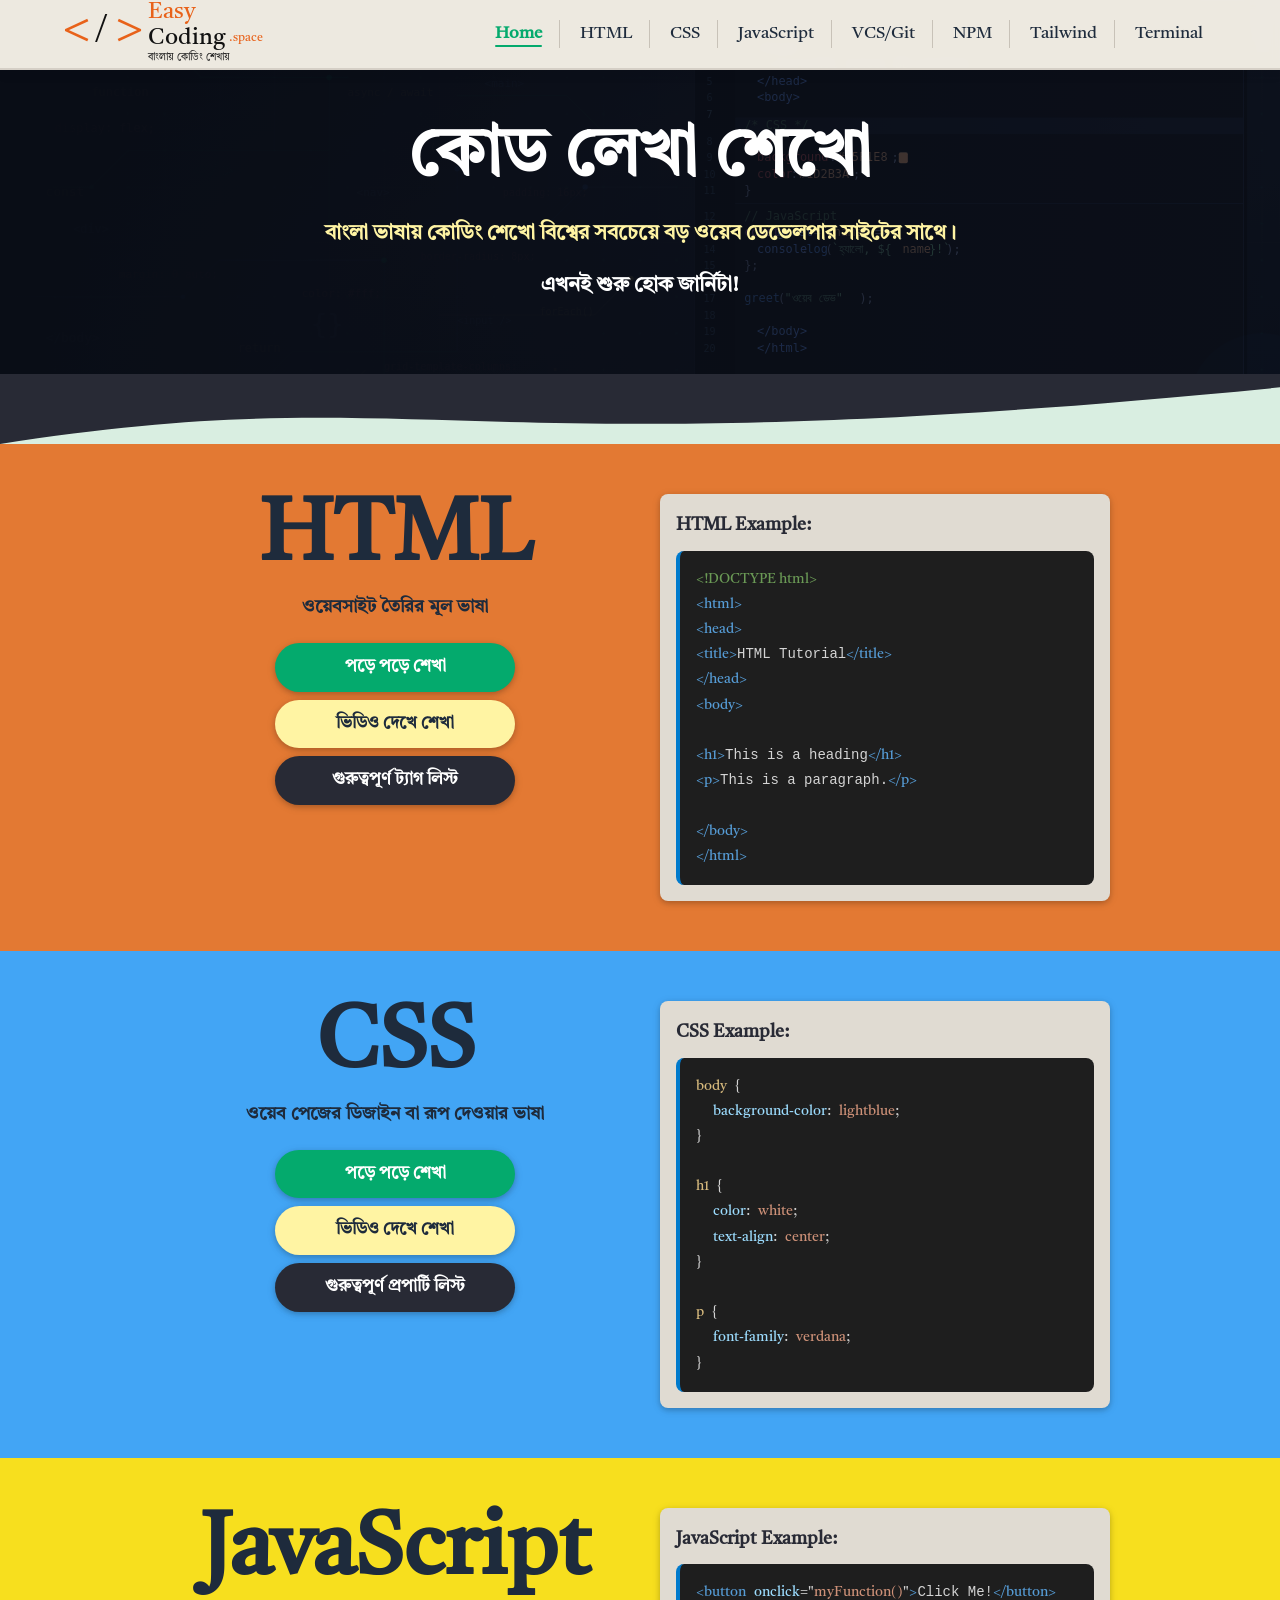
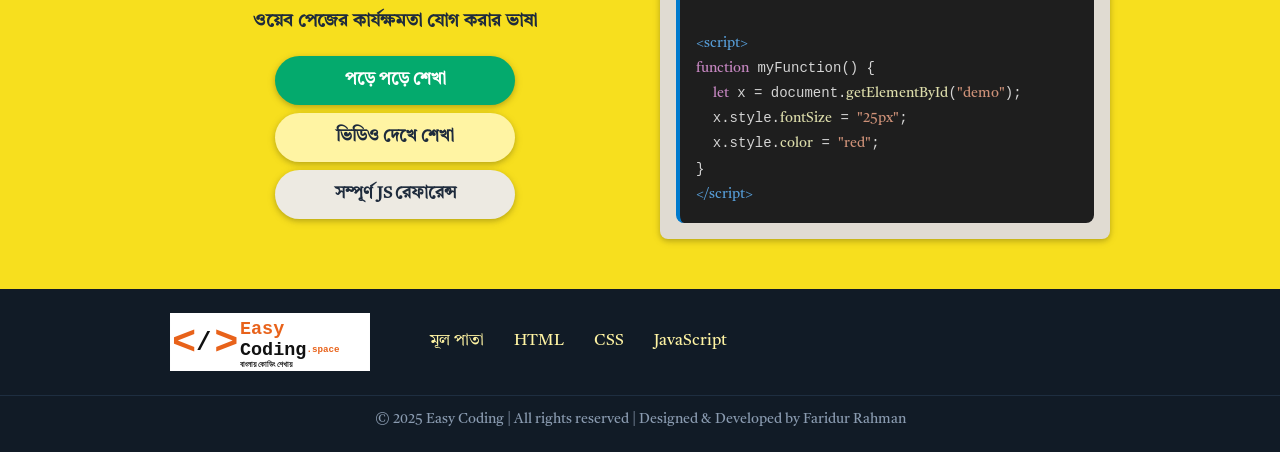
==== index.html @ cff89100 "tarminal.html add" ====
<!DOCTYPE html>
<html lang="bn">

<head>
  <meta charset="UTF-8" />
  <meta name="viewport" content="width=device-width, initial-scale=1.0" />
  <meta http-equiv="X-UA-Compatible" content="IE=edge" />

  <!-- ===== PRIMARY SEO ===== -->
  <title>Easy Coding Space - বাংলায় কোডিং শেখায়</title>
  <meta name="description"
    content="সহজ বাংলা ভাষায় HTML, CSS এবং JavaScript শিখুন একদম বিনামূল্যে। বাস্তব উদাহরণ ও গোছানো নোটসহ ফ্রন্টএন্ড ওয়েব ডেভেলপমেন্টের সম্পূর্ণ গাইড।" />
  <meta name="keywords"
    content="কোড লেখা শিখুন, সহজে কোড, HTML বাংলা টিউটোরিয়াল, CSS বাংলা, জাভাস্ক্রিপ্ট নোট, ওয়েব ডেভেলপমেন্ট শিখুন, easycoding.space" />
  <meta name="author" content="ফরীদুর রহমান — Easy Coding Space" />
  <meta name="robots" content="index, follow, max-snippet:-1, max-image-preview:large" />
  <link rel="canonical" href="https://easycoding.space/" />

  <!-- ===== OPEN GRAPH (Social Media) ===== -->
  <meta property="og:type" content="website" />
  <meta property="og:url" content="https://easycoding.space/" />
  <meta property="og:title" content="Easy Coding.space - বাংলায় কোডিং শেখায়" />
  <meta property="og:description"
    content="সহজ বাংলা ভাষায় HTML, CSS এবং JavaScript শিখুন একদম বিনামূল্যে। বাস্তব উদাহরণ ও গোছানো নোট।" />
  <meta property="og:image" content="https://easycoding.space/images/og-home.jpg" />
  <meta property="og:site_name" content="Easy Coding Space" />
  <meta property="og:locale" content="bn_BD" />

  <!-- ===== TWITTER CARD ===== -->
  <meta name="twitter:card" content="summary_large_image" />
  <meta name="twitter:title" content="Easy Coding.space - বাংলায় কোডিং শেখায়" />
  <meta name="twitter:description" content="সহজ বাংলা ভাষায় HTML, CSS এবং JavaScript শিখুন একদম বিনামূল্যে।" />
  <meta name="twitter:image" content="https://easycoding.space/images/og-home.jpg" />

  <!-- ===== THEME & ICON ===== -->
  <meta name="theme-color" content="#1D2B3A" />
  <link rel="icon" type="image/svg+xml" href="./images/favicon.svg" />

  <!-- ===== PERFORMANCE & FONTS (আপনার বর্তমান ফন্ট) ===== -->
  <link rel="preconnect" href="https://fonts.googleapis.com" />
  <link rel="preconnect" href="https://fonts.gstatic.com" crossorigin />
  <link href="https://fonts.googleapis.com/css2?family=Hind+Siliguri:wght@300;400;500;600;700&display=swap"
    rel="stylesheet" />

  <!-- ===== CSS (আপনার বর্তমান স্টাইল শীট) ===== -->
  <link rel="stylesheet" href="./css/style.css" />
  <link rel="stylesheet" href="./css/min.css" />

  <!-- ===== STRUCTURED DATA (Google Rich Results-এর জন্য) ===== -->
  <script type="application/ld+json">
  {
    "@context": "https://schema.org",
    "@type": "WebSite",
    "name": "Easy Coding Space",
    "url": "https://easycoding.space/",
    "description": "সহজ বাংলা ভাষায় HTML, CSS এবং JavaScript শিখুন একদম বিনামূল্যে।",
    "inLanguage": "bn",
    "author": {
      "@type": "Person",
      "name": "ফরীদুর রহমান",
      "url": "https://easycoding.space/"
    }
  }
  </script>
</head>

<body class="bg-white text-gray-800">

  <!-- ===== HEADER ===== -->
  <header>
    <div class="container">
      <div class="header-inner">
        <a href="./index.html">
          <svg xmlns="http://www.w3.org/2000/svg" viewBox="0 0 520 150" width="300" height="90">

            <!-- left bracket -->
            <text x="5" y="78" font-family="'Courier New', monospace" font-size="105" font-weight="900" fill="#E8621A"
              dominant-baseline="middle">&lt;</text>
            <!-- slash centered -->
            <text x="88" y="78" font-family="'Courier New', monospace" font-size="65" font-weight="900" fill="#111111"
              text-anchor="middle" dominant-baseline="middle">/</text>
            <!-- right bracket -->
            <text x="115" y="78" font-family="'Courier New', monospace" font-size="105" font-weight="900" fill="#E8621A"
              dominant-baseline="middle">&gt;</text>

            <!-- Easy -->
            <text x="182" y="42" font-family="'Courier New', monospace" font-size="48" font-weight="900" fill="#E8621A"
              dominant-baseline="middle">Easy</text>
            <!-- Coding.space -->
            <text x="182" y="95" font-family="'Courier New', monospace" font-size="48" font-weight="900" fill="#111111"
              dominant-baseline="middle">Coding<tspan font-size="24" font-weight="900" fill="#E8621A">
                .space</tspan></text>

            <!-- tagline -->
            <text x="182" y="135" font-family="'Hind Siliguri', Arial, sans-serif" font-size="20" font-weight="700"
              fill="#222222" dominant-baseline="middle">বাংলায় কোডিং শেখায়</text>
          </svg>
        </a>
        <nav>
          <ul class="nav-list">
            <li class="bor_none"><a href="./index.html">Home</a></li>
            <li><a href="./html.html">HTML</a></li>
            <li><a href="./css.html">CSS</a></li>
            <li><a href="./js.html">JavaScript</a></li>
            <li><a href="./VCS.html">VCS/Git</a></li>
            <li><a href="./npm.html">NPM</a></li>
            <li><a href="./tailwind.html">Tailwind</a></li>
            <li><a href="./terminal.html">Terminal</a></li>
          </ul>
        </nav>
        <button class="hamburger" aria-label="মেনু খোলো" aria-expanded="false">
          <span></span><span></span><span></span>
        </button>
      </div>
    </div>
  </header>
  <!-- Mobile Nav Drawer -->
  <nav class="nav-drawer">
    <ul>
      <li><a href="./index.html">Home</a></li>
      <li><a href="./html.html">HTML</a></li>
      <li><a href="./css.html">CSS</a></li>
      <li><a href="./js.html">JavaScript</a></li>
      <li><a href="./VCS.html">VCS/Git</a></li>
      <li><a href="./npm.html">NPM</a></li>
      <li><a href="./tailwind.html">Tailwind</a></li>
      <li><a href="./terminal.html">Terminal</a></li>
    </ul>
  </nav>

  <!-- ===== MAIN CONTENT ===== -->
  <main>

    <!-- Hero Section -->
    <section class="hero-section ws-black">
      <div class="hero-content">
        <h1 class="hero-h1">কোড লেখা শেখো</h1>
        <p class="hero-subtitle">
          বাংলা ভাষায় কোডিং শেখো বিশ্বের সবচেয়ে বড় ওয়েব ডেভেলপার সাইটের সাথে।
        </p>
        <h4 class="hero-cta">এখনই শুরু হোক জার্নিটা!</h4>
      </div>
    </section>

    <!-- Wave Divider -->
    <svg style="background-color: #d9eee1; display:block;" width="100%" height="70" viewBox="0 0 100 100"
      preserveAspectRatio="none">
      <path d="M0,0 L110,0C35,150 35,0 0,100z" fill="#282A35"></path>
    </svg>

    <!-- ===== HTML Section ===== -->
    <section class="topic-section ws-light-green">
      <div class="topic-inner">
        <div class="topic-text center">
          <h1 class="topic-title">HTML</h1>
          <p class="topic-desc">ওয়েবসাইট তৈরির মূল ভাষা</p>
          <a class="tut-button btn-green" href="./html.html">পড়ে পড়ে শেখা</a>
          <a class="tut-button btn-yellow" href="#">ভিডিও দেখে শেখা</a>
          <a class="tut-button btn-dark" href="./html.html#HTMLReference">গুরুত্বপূর্ণ ট্যাগ লিস্ট</a>
        </div>
        <div class="topic-code">
          <div class="code-card">
            <h3>HTML Example:</h3>
            <div class="code-block">
              <pre><span class="c-gray">&lt;!DOCTYPE html&gt;</span>
<span class="c-tag">&lt;html&gt;</span>
<span class="c-tag">&lt;head&gt;</span>
<span class="c-tag">&lt;title&gt;</span>HTML Tutorial<span class="c-tag">&lt;/title&gt;</span>
<span class="c-tag">&lt;/head&gt;</span>
<span class="c-tag">&lt;body&gt;</span>

<span class="c-tag">&lt;h1&gt;</span>This is a heading<span class="c-tag">&lt;/h1&gt;</span>
<span class="c-tag">&lt;p&gt;</span>This is a paragraph.<span class="c-tag">&lt;/p&gt;</span>

<span class="c-tag">&lt;/body&gt;</span>
<span class="c-tag">&lt;/html&gt;</span></pre>
            </div>
          </div>
        </div>
      </div>
    </section>

    <!-- ===== CSS Section ===== -->
    <section class="topic-section css-section">
      <div class="topic-inner">
        <div class="topic-text center">
          <h1 class="topic-title">CSS</h1>
          <p class="topic-desc">ওয়েব পেজের ডিজাইন বা রূপ দেওয়ার ভাষা</p>
          <a class="tut-button btn-green" href="./css.html">পড়ে পড়ে শেখা</a>
          <a class="tut-button btn-yellow" href="#">ভিডিও দেখে শেখা</a>
          <a class="tut-button btn-dark" href="./css.html#CSSReference">গুরুত্বপূর্ণ প্রপার্টি লিস্ট</a>
        </div>
        <div class="topic-code">
          <div class="code-card">
            <h3>CSS Example:</h3>
            <div class="code-block">
              <pre><span class="c-selector">body</span> <span class="c-brace">{</span>
  <span class="c-prop">background-color</span><span class="c-brace">:</span> <span class="c-val">lightblue</span><span class="c-brace">;</span>
<span class="c-brace">}</span>

<span class="c-selector">h1</span> <span class="c-brace">{</span>
  <span class="c-prop">color</span><span class="c-brace">:</span> <span class="c-val">white</span><span class="c-brace">;</span>
  <span class="c-prop">text-align</span><span class="c-brace">:</span> <span class="c-val">center</span><span class="c-brace">;</span>
<span class="c-brace">}</span>

<span class="c-selector">p</span> <span class="c-brace">{</span>
  <span class="c-prop">font-family</span><span class="c-brace">:</span> <span class="c-val">verdana</span><span class="c-brace">;</span>
<span class="c-brace">}</span></pre>
            </div>
          </div>
        </div>
      </div>
    </section>

    <!-- ===== JavaScript Section ===== -->
    <section class="topic-section js-section">
      <div class="topic-inner">
        <div class="topic-text center">
          <h1 class="topic-title">JavaScript</h1>
          <p class="topic-desc">ওয়েব পেজের কার্যক্ষমতা যোগ করার ভাষা</p>
          <a class="tut-button btn-green" href="./js.html">পড়ে পড়ে শেখা</a>
          <a class="tut-button btn-yellow" href="#">ভিডিও দেখে শেখা</a>
          <a class="tut-button btn-light" href="./js.html#JSReference">সম্পূর্ণ JS রেফারেন্স</a>
        </div>
        <div class="topic-code">
          <div class="code-card">
            <h3>JavaScript Example:</h3>
            <div class="code-block">
              <pre><span class="c-tag">&lt;button</span> <span class="c-attr">onclick</span><span class="c-brace">="</span><span class="c-val">myFunction()</span><span class="c-brace">"</span><span class="c-tag">&gt;</span>Click Me!<span class="c-tag">&lt;/button&gt;</span>

<span class="c-tag">&lt;script&gt;</span>
<span class="c-kw">function</span> myFunction() {
  <span class="c-kw">let</span> x = document.<span class="c-fn">getElementById</span>(<span class="c-str">"demo"</span>);
  x.style.<span class="c-fn">fontSize</span> = <span class="c-str">"25px"</span>;
  x.style.<span class="c-fn">color</span> = <span class="c-str">"red"</span>;
}
<span class="c-tag">&lt;/script&gt;</span></pre>
            </div>
          </div>
        </div>
      </div>
    </section>

  </main>

  <!-- ===== FOOTER ===== -->
  <footer>
    <div class="footer-top">
      <div class="footer-logo">
        <a href="#"><img src="./images/easycoding_logo_final_png.svg" alt="Easy Coding Logo" /></a>
      </div>
      <ul class="footer-nav">
        <li><a href="./index.html">মূল পাতা</a></li>
        <li><a href="./HTML.html">HTML</a></li>
        <li><a href="./css.html">CSS</a></li>
        <li><a href="./js.html">JavaScript</a></li>
      </ul>
    </div>
    <div class="copyright">
      © 2025 Easy Coding | All rights reserved | Designed &amp; Developed by Faridur Rahman </div>
  </footer>

  <script src="./js/script.js"></script>
</body>

</html>
---- css/style.css ----
/* ============================================================
   style.css — DevShikhi | HTML Tutorial Content Styles
   সম্পূর্ণ রেসপনসিভ ভার্সন
============================================================ */

:root {
  --accent: #04aa6d;
  --accent2: #fff4a3;
  --dark: #282a35;
  --border: #ddd;
  --header-h: 70px;
  --text-color: #000;
  --bg-color: #fff;
}

/* ============================================================
   CONTENT AREA
============================================================ */
.content {
  flex: 1;
  padding: 32px 40px 60px;
  min-width: 0;
  /* flex child overflow প্রতিরোধ */
  background: var(--dark);
  overflow-x: hidden;
}

.content section {
  margin-bottom: 60px;
}

.content h1.center {
  font-size: clamp(1.25rem, 4vw, 1.65rem);
  font-weight: 700;
  color: #fff !important;
  margin-bottom: 8px;
}

.content p.center {
  color: #ddd !important;
  font-size: clamp(0.85rem, 2.5vw, 0.95rem);
  margin-bottom: 20px;
  line-height: 1.75;
}

.center {
  text-align: center;
}

/* ── Divider ── */
.section-divider {
  border: none;
  border-top: 4px dashed #c6c6c6;
  margin: 28px 0;
}

/* ============================================================
   EXAMPLE BOX
============================================================ */
.example-box {
  color: var(--text-color) !important;
  background: var(--bg-color) !important;
  border: 1px solid #2c2e35;
  border-radius: 10px;
  padding: 24px 28px;
  margin-bottom: 20px;
  overflow: hidden;
  /* ভেতরের কনটেন্ট বাইরে যাবে না */
}

.example-box h2 {
  font-size: clamp(1rem, 3vw, 1.25rem);
  font-weight: 600;
  color: var(--text-color);
  margin-bottom: 14px;
  padding-bottom: 8px;
  border-bottom: 2px solid #e5e7eb;
}

.example-box h3 {
  font-size: clamp(0.92rem, 2.5vw, 1.06rem);
  font-weight: 600;
  color: var(--text-color);
  margin: 16px 0 8px;
  display: flex;
  flex-wrap: wrap;
  align-items: flex-start;
  gap: 6px;
  line-height: 1.45;
}

.example-box p {
  font-size: clamp(0.88rem, 2vw, 1rem);
  line-height: 1.85;
  color: var(--text-color);
  margin-bottom: 10px;
}

.example-box ol {
  padding-left: 22px;
  margin: 10px 0;
}

.example-box ol li {
  font-size: clamp(0.88rem, 2vw, 1rem);
  line-height: 2;
  color: var(--text-color);
  list-style-type: decimal;
}

/* heading demo sizes inside example-box */
.example-box h1 {
  font-size: 2em;
  font-weight: 700;
  margin: 8px 0;
}

.example-box h4 {
  font-size: 1em;
  font-weight: 600;
}

.example-box h5 {
  font-size: .83em;
}

.example-box h6 {
  font-size: .67em;
}

/* ============================================================
   INLINE CODE
============================================================ */
code {
  font-family: Consolas, Menlo, "Courier New", monospace;
  background: #e9ecef;
  color: #c7254e;
  padding: 2px 6px;
  border-radius: 4px;
  font-size: 0.88em;
  word-break: break-word;
}

kbd {
  background: #f0ece4;
  border: 1px solid #bbb;
  border-bottom: 3px solid #aaa;
  border-radius: 4px;
  padding: 2px 7px;
  font-size: 0.82em;
  font-family: Consolas, monospace;
  white-space: nowrap;
}

/* ============================================================
   CODE BOX
============================================================ */
.code-box {
  background: #2c2e35;
  color: #81c995;
  font-family: Consolas, Menlo, monospace;
  font-size: clamp(0.72rem, 1.7vw, 0.9375rem);
  line-height: 1.9;
  padding: 16px 20px;
  border-radius: 8px;
  border-left: 5px solid #04aa6d;
  overflow-x: auto;
  white-space: pre;
  margin: 10px 0 16px;
  max-width: 100%;
  -webkit-overflow-scrolling: touch;
  scrollbar-width: thin;
  scrollbar-color: #555 #2c2e35;
  touch-action: pan-x;
}

.code-box::-webkit-scrollbar {
  height: 5px;
}

.code-box::-webkit-scrollbar-track {
  background: #2c2e35;
}

.code-box::-webkit-scrollbar-thumb {
  background: #555;
  border-radius: 3px;
}

/* ============================================================
   WARNING BOX
============================================================ */
.warning-box {
  background: rgba(245, 158, 11, .08);
  border-left: 4px solid #f59e0b;
  border-right: 2px solid #000;
  border-bottom: 2px solid #000;
  padding: 12px 16px;
  margin-bottom: 10px;
  border-radius: 0 8px 8px 0;
  font-size: clamp(0.83rem, 2vw, 1rem);
  line-height: 1.7;
  box-shadow: 2px 4px 12px rgba(245, 158, 11, .12);
  word-break: break-word;
}

/* ============================================================
   TIP BOX
============================================================ */
.tip-box {
  background: rgba(34, 197, 94, .08);
  border-left: 4px solid #22c55e;
  border-right: 2px solid #000;
  border-bottom: 2px solid #000;
  padding: 12px 16px;
  margin-bottom: 10px;
  border-radius: 0 8px 8px 0;
  font-size: clamp(0.83rem, 2vw, 1rem);
  line-height: 1.7;
  box-shadow: 2px 4px 12px rgba(34, 197, 94, .1);
  word-break: break-word;
}

/* ============================================================
   TAG BADGE
============================================================ */
.tag-badge {
  display: inline-flex;
  align-items: center;
  font-size: clamp(0.67rem, 1.4vw, 0.875rem);
  font-weight: 600;
  padding: 2px 10px;
  border-radius: 100px;
  vertical-align: middle;
  margin-left: 6px;
  white-space: nowrap;
  flex-shrink: 0;
  line-height: 1.5;
}

/* ============================================================
   TABLE  — বিভ্রান্তিকর দ্বৈত নিয়ম সরিয়ে একটিতে আনা হয়েছে
============================================================ */

/* 
   Scroll wrapper: example-box-এর ভেতরে table-কে
   block-এ নামিয়ে overflow-x: auto দেওয়া হয়েছে।
   table নিজেই display:table থাকে — শুধু wrapper scroll করে।
*/
.example-box {
  /* table wrapper-এর ভূমিকায় কাজ করবে */
}

/* Table-এর চারপাশে scroll wrapper */
.table-wrapper,
.example-box>table,
.example-box table.size-chart {
  display: block;
  width: 100%;
  overflow-x: auto;
  -webkit-overflow-scrolling: touch;
  scrollbar-width: thin;
  scrollbar-color: #aaa #f0ece4;
  margin: 12px 0;
}

.example-box>table::-webkit-scrollbar,
.example-box table.size-chart::-webkit-scrollbar {
  height: 4px;
}

.example-box>table::-webkit-scrollbar-thumb,
.example-box table.size-chart::-webkit-scrollbar-thumb {
  background: #aaa;
  border-radius: 2px;
}

/* size-chart — আসল table styles */
.size-chart {
  width: 100%;
  border-collapse: collapse;
  font-size: clamp(0.78rem, 1.8vw, 1rem);
  min-width: 480px;
  /* এর চেয়ে ছোট হলে scroll শুরু হবে */
  display: table;
  /* display:block wrapper-এর ভেতরে table থাকবে */
}

.size-chart th {
  background: #282a35;
  color: #fff;
  padding: 10px 14px;
  text-align: left;
  font-weight: 600;
  white-space: nowrap;
  font-size: clamp(0.75rem, 1.7vw, 0.9375rem);
}

.size-chart td {
  padding: 9px 14px;
  border-bottom: 1px solid #c7c7c7;
  color: var(--text-color);
  vertical-align: top;
  line-height: 1.6;
  font-size: clamp(0.78rem, 1.8vw, 1rem);
}

.size-chart tr:nth-child(even) td {
  background: #f9fafb;
}

.size-chart tr:hover td {
  background: #04AA6D !important;
  color: #fff;
  transition: background .15s;
}

/* td-র ভেতরে code */
.size-chart td code,
.size-chart th code {
  background: rgba(255, 255, 255, .15);
  color: inherit;
  padding: 1px 5px;
  font-size: 0.9em;
  word-break: break-all;
}

.size-chart tr:nth-child(even) td code {
  background: rgba(0, 0, 0, .06);
}

/* ============================================================
   RESPONSIVE — Tablet  (≤ 1100px)
============================================================ */
@media (max-width: 1100px) {
  .content {
    padding: 24px 28px 50px;
  }
}

/* ============================================================
   RESPONSIVE — Tablet  (≤ 900px)
============================================================ */
@media (max-width: 900px) {
  .content {
    padding: 20px 20px 50px;
  }

  .example-box {
    padding: 18px 20px;
  }

  .code-box {
    font-size: 0.8rem;
    padding: 13px 15px;
  }

  .size-chart {
    min-width: 440px;
  }
}

/* ============================================================
   RESPONSIVE — Mobile  (≤ 768px)
============================================================ */
@media (max-width: 768px) {
  .content {
    padding: 14px 12px 88px;
    /* নিচে FAB-এর জায়গা */
    width: 100%;
  }

  .content h1.center {
    font-size: clamp(1.1rem, 5.5vw, 1.4rem);
  }

  .content p.center {
    font-size: clamp(0.82rem, 3.5vw, 0.92rem);
  }

  .content section {
    margin-bottom: 36px;
  }

  /* Example box */
  .example-box {
    padding: 12px 13px;
    margin-bottom: 16px;
    border-radius: 8px;
  }

  .example-box h2 {
    font-size: clamp(0.95rem, 4.5vw, 1.15rem);
    margin-bottom: 10px;
    padding-bottom: 6px;
  }

  .example-box h3 {
    font-size: clamp(0.88rem, 4vw, 1rem);
    margin: 12px 0 7px;
    gap: 5px;
  }

  .example-box p,
  .example-box ol li {
    font-size: clamp(0.85rem, 3.5vw, 0.93rem);
  }

  /* Code box */
  .code-box {
    font-size: 0.74rem;
    padding: 10px 12px;
    border-radius: 6px;
    line-height: 1.75;
  }

  /* Warning / Tip */
  .warning-box,
  .tip-box {
    font-size: 0.83rem;
    padding: 10px 12px;
  }

  /* Tag badge */
  .tag-badge {
    font-size: 0.67rem;
    padding: 2px 7px;
    margin-left: 4px;
  }

  /* Table */
  .size-chart {
    min-width: 420px;
  }

  .size-chart th,
  .size-chart td {
    padding: 7px 9px;
  }

  kbd {
    font-size: 0.75em;
  }

  .section-divider {
    margin: 20px 0;
  }
}

/* ============================================================
   RESPONSIVE — Small Mobile  (≤ 480px)
============================================================ */
@media (max-width: 480px) {
  .content {
    padding: 10px 10px 88px;
  }

  .example-box {
    padding: 10px 11px;
  }

  .example-box h2 {
    font-size: clamp(0.9rem, 5vw, 1.05rem);
  }

  .example-box h3 {
    font-size: clamp(0.84rem, 4.5vw, 0.96rem);
  }

  .code-box {
    font-size: 0.68rem;
    padding: 8px 10px;
    line-height: 1.65;
  }

  .size-chart {
    min-width: 380px;
    font-size: 0.73rem;
  }

  .size-chart th,
  .size-chart td {
    padding: 6px 7px;
  }

  .tag-badge {
    font-size: 0.62rem;
    padding: 2px 6px;
  }

  .warning-box,
  .tip-box {
    font-size: 0.8rem;
    padding: 9px 11px;
  }
}

/* ============================================================
   RESPONSIVE — Very Small  (≤ 360px)
============================================================ */
@media (max-width: 360px) {
  .content {
    padding: 8px 8px 88px;
  }

  .example-box {
    padding: 8px 9px;
  }

  .code-box {
    font-size: 0.64rem;
    padding: 7px 9px;
  }

  .size-chart {
    min-width: 340px;
    font-size: 0.68rem;
  }

  .size-chart th,
  .size-chart td {
    padding: 5px 6px;
  }
}

/* ============================================================
   PRINT
============================================================ */
@media print {
  .content {
    background: #fff;
    padding: 20px;
    color: #000;
  }

  .content h1.center,
  .content p.center {
    color: #000 !important;
  }

  .example-box {
    border: 1px solid #ccc;
    break-inside: avoid;
    padding: 14px;
  }

  .code-box {
    background: #f5f5f5;
    color: #000;
    border: 1px solid #ccc;
    border-left: 3px solid #04aa6d;
    white-space: pre-wrap;
    word-break: break-word;
    font-size: 9pt;
    break-inside: avoid;
  }

  .warning-box {
    background: #fff3cd !important;
  }

  .tip-box {
    background: #d4edda !important;
  }

  .size-chart {
    min-width: unset;
    font-size: 9pt;
  }

  .size-chart th {
    background: #eee !important;
    color: #000 !important;
  }

  .tag-badge {
    border: 1px solid currentColor;
    print-color-adjust: exact;
  }
}
---- css/min.css ----
/* ============================================================
   min.css — DevShikhi | সম্পূর্ণ রেসপনসিভ
   index.html + html.html উভয় পেইজের জন্য
============================================================ */

@import url('https://fonts.googleapis.com/css2?family=Tiro+Bangla:ital@0;1&display=swap');

/* ── Variables ── */
:root {
  --accent: #04aa6d;
  --accent2: #fff4a3;
  --dark: #282a35;
  --border: #D5CFC6;
  --header-h: 70px;
  --sidebar-w: 230px;
}

/* ── Reset ── */
*,
*::before,
*::after {
  padding: 0;
  margin: 0;
  box-sizing: border-box;
  font-family: "Tiro Bangla", 'Times New Roman', serif;
  font-style: normal;
  font-weight: 300;
}

html {
  scroll-behavior: smooth;
  -webkit-text-size-adjust: 100%;
}

body {
  color: #1E2B3C !important;
  background: #F5F1E8 !important;
  overflow-x: hidden;
  line-height: 1.7;
}

ul {
  list-style: none;
}

a {
  text-decoration: none;
}

img{
  max-width: 100%;
  height: auto;
  display: block;
}

/* ============================================================
   HEADER
============================================================ */
header {
  position: fixed;
  top: 0;
  left: 0;
  width: 100%;
  height: var(--header-h);
  background: rgba(245, 241, 232, 0.97);
  border-bottom: 2px solid var(--border);
  box-shadow: 0 4px 12px rgba(0, 0, 0, .06);
  z-index: 1000;
  backdrop-filter: blur(4px);
}

.container {
  max-width: 1200px;
  margin: 0 auto;
  padding: 0 20px;
  height: 100%;
}

.header-inner {
  display: flex;
  align-items: center;
  justify-content: space-between;
  height: 100%;
  gap: 12px;
}

header svg {
  width: 250px;
  height: auto;
}

/* ── Desktop Nav ── */
.nav-list {
  display: flex;
  align-items: center;
}

.nav-list li {
  border-left: 1px solid #C8C2B8;
  padding-left: 20px;
}

.nav-list li.bor_none {
  border: none;
}

.nav-list li a {
  font-size: 17px;
  font-weight: 500;
  color: #1E2B3C;
  margin-right: 17px;
  transition: color .2s;
  white-space: nowrap;
}

.nav-list li a:hover {
  color: var(--accent);
}

/* ── Hamburger ── */
.hamburger {
  display: none;
  flex-direction: column;
  justify-content: space-between;
  width: 28px;
  height: 20px;
  background: none;
  border: none;
  cursor: pointer;
  padding: 0;
  z-index: 1100;
  flex-shrink: 0;
}

.hamburger span {
  display: block;
  height: 3px;
  background: #1E2B3C;
  border-radius: 2px;
  transition: all .28s ease;
}

.hamburger.open span:nth-child(1) {
  transform: translateY(8.5px) rotate(45deg);
}

.hamburger.open span:nth-child(2) {
  opacity: 0;
  transform: scaleX(0);
}

.hamburger.open span:nth-child(3) {
  transform: translateY(-8.5px) rotate(-45deg);
}

/* ── Mobile Nav Drawer ── */
.nav-drawer {
  display: none;
  position: fixed;
  top: var(--header-h);
  left: 0;
  width: 100%;
  background: #F5F1E8;
  border-bottom: 2px solid var(--border);
  box-shadow: 0 8px 24px rgba(0, 0, 0, .10);
  z-index: 999;
  padding: 8px 0 16px;
  transform: translateY(-110%);
  transition: transform .3s ease;
}

.nav-drawer.open {
  transform: translateY(0);
}

.nav-drawer ul li {
  border-bottom: 1px solid var(--border);
}

.nav-drawer ul li a {
  display: block;
  padding: 14px 24px;
  font-size: 16px;
  font-weight: 500;
  color: #1E2B3C;
  transition: background .2s, color .2s;
}

.nav-drawer ul li a:hover {
  background: var(--accent);
  color: #fff;
}

/* ============================================================
   TUTORIAL PAGE LAYOUT (.wrapper + aside + .content)
============================================================ */
.wrapper {
  padding-top: var(--header-h);
  min-height: 100vh;
}

.d_flex {
  display: flex;
  align-items: flex-start;
}

/* ── Sidebar — Desktop ── */
aside {
  width: var(--sidebar-w);
  flex-shrink: 0;
  position: sticky;
  top: var(--header-h);
  height: calc(100vh - var(--header-h));
  overflow-y: auto;
  background: #E8F1FA;
  padding: 16px 0;
  scrollbar-width: thin;
  scrollbar-color: #B0C8DE #E8F1FA;
}

aside::-webkit-scrollbar {
  width: 4px;
}

aside::-webkit-scrollbar-thumb {
  background: #B0C8DE;
  border-radius: 4px;
}

aside ul {
  flex-direction: column;
}

aside ul li {
  border-bottom: 1px solid rgba(160, 190, 220, .3);
}

aside ul li a {
  display: block;
  padding: 10px 18px;
  font-size: 14px;
  color: #1E2B3C;
  border-left: 3px solid transparent;
  transition: background .2s, color .2s, border-color .2s;
  line-height: 1.4;
}

aside ul li a:hover,
aside a.active {
  background: #04AA6D !important;
  color: #fff !important;
  border-left-color: #028a58 !important;
  font-weight: 600 !important;
}

.sidebar-toggle {
  display: none;
}

.sidebar-overlay {
  display: none;
}

/* ── Content Area ── */
.content {
  flex: 1;
  min-width: 0;
  padding: 24px 28px;
  overflow-x: hidden;
}

/* ============================================================
   INDEX PAGE — HERO SECTION
============================================================ */
.hero-section {
  padding: calc(var(--header-h) + 50px) 20px 70px;
  text-align: center;
}

.ws-black {
  color: #fff !important;
  background-image: url("../images/hero-bg.svg");
  background-size: cover;
  background-repeat: no-repeat;
  background-blend-mode: soft-light;
  background-position: center;
  background-color: #282a35;
}

.ws-light-green {
  background-color: #E37933 !important;
}

.hero-content {
  max-width: 800px;
  margin: 0 auto;
  padding: 0 16px;
}

.hero-h1 {
  font-size: clamp(2rem, 8vw, 68px);
  font-weight: 700;
  line-height: 1.1;
}

.hero-subtitle {
  color: var(--accent2);
  font-weight: 600;
  font-size: clamp(0.95rem, 3vw, 21px);
  margin-top: 22px;
  line-height: 1.6;
}

.hero-cta {
  color: #fff;
  font-size: clamp(0.95rem, 3vw, 21px);
  font-weight: 700;
  margin-top: 18px;
}

/* ============================================================
   INDEX PAGE — TOPIC SECTIONS
============================================================ */
.topic-section {
  padding: 50px 0;
}

.topic-inner {
  max-width: 980px;
  margin: 0 auto;
  display: flex;
  align-items: flex-start;
  gap: 40px;
  padding: 0 20px;
}

.topic-text {
  flex: 1;
  min-width: 0;
}

.topic-text.center {
  text-align: center;
}

.topic-title {
  font-size: clamp(2.5rem, 10vw, 88px);
  font-weight: 700;
  line-height: 1;
  margin-bottom: 10px;
}

.topic-desc {
  font-size: clamp(0.9rem, 3vw, 18px);
  font-weight: 600;
  margin-bottom: 20px;
}

.topic-code {
  flex: 1;
  min-width: 0;
}

/* ── Buttons ── */
.tut-button {
  display: block;
  width: 240px;
  margin: 8px auto;
  padding: 10px 16px;
  border-radius: 25px;
  font-size: 17px;
  font-weight: 600;
  text-align: center;
  transition: opacity .2s, transform .15s;
  box-shadow: 0 2px 5px rgba(0, 0, 0, .16), 0 2px 10px rgba(0, 0, 0, .12);
  cursor: pointer;
}

.tut-button:hover {
  opacity: .85;
  transform: translateY(-1px);
}

.btn-green {
  background: var(--accent);
  color: #fff;
}

.btn-yellow {
  background: var(--accent2);
  color: #1E2B3C;
}

.btn-dark {
  background: var(--dark);
  color: #fff;
}

.btn-light {
  background: #EDEAE2;
  color: #1E2B3C;
}

/* ── Code Card (index page) ── */
.code-card {
  background: #E0DBD2;
  border-radius: 8px;
  padding: 16px;
  box-shadow: 0 2px 5px rgba(0, 0, 0, .16), 0 2px 10px rgba(0, 0, 0, .12);
  overflow: hidden;
}

.code-card h3 {
  font-size: clamp(0.95rem, 2.5vw, 18px);
  font-weight: 600;
  margin-bottom: 10px;
  color: var(--dark);
}

.code-block {
  background: #1E1E1E;
  border-left: 4px solid #007ACC;
  padding: 16px;
  border-radius: 8px;
  overflow-x: auto;
  max-width: 100%;
  -webkit-overflow-scrolling: touch;
  scrollbar-width: thin;
  scrollbar-color: #555 #1E1E1E;
  box-shadow: 0 0 0 1px rgba(255, 255, 255, .04);
}

.code-block::-webkit-scrollbar {
  height: 5px;
}

.code-block::-webkit-scrollbar-thumb {
  background: #555;
  border-radius: 3px;
}

.code-block pre {
  font-family: Consolas, 'Courier New', monospace;
  font-size: clamp(0.72rem, 1.6vw, 14px);
  line-height: 1.8;
  white-space: pre;
  color: #D4D4D4;
  min-width: 0;
}

/* ── Syntax Colors ── */
.c-gray {
  color: #6A9955;
}

.c-tag {
  color: #569CD6;
}

.c-attr {
  color: #9CDCFE;
}

.c-val {
  color: #CE9178;
}

.c-str {
  color: #CE9178;
}

.c-kw {
  color: #C586C0;
}

.c-fn {
  color: #DCDCAA;
}

.c-selector {
  color: #D7BA7D;
}

.c-prop {
  color: #9CDCFE;
}

.c-brace {
  color: #D4D4D4;
}

/* ── Section Colors ── */
.css-section {
  background-color: #42A5F5 !important;
  padding: 50px 0;
}

.js-section {
  background-color: #F7DF1E !important;
  padding: 50px 0;
}

.js-section .code-card h3 {
  color: var(--dark);
}

/* ============================================================
   FOOTER
============================================================ */
footer {
  width: 100%;
  background: #111B26;
}

.footer-top {
  max-width: 980px;
  margin: 0 auto;
  display: flex;
  align-items: center;
  gap: 60px;
  padding: 24px 20px;
  flex-wrap: wrap;
}

.footer-logo img {
  width: 200px;
}

.footer-nav {
  display: flex;
  gap: 30px;
  flex-wrap: wrap;
}

.footer-nav li a {
  color: var(--accent2);
  font-size: 16px;
  font-weight: 500;
  transition: color .2s;
}

.footer-nav li a:hover {
  color: var(--accent);
}

.copyright {
  text-align: center;
  color: #8A9BB0;
  font-size: 14px;
  padding: 12px 20px 20px;
  border-top: 1px solid #1E2E40;
}

/* ============================================================
   RESPONSIVE — 1100px
============================================================ */
@media (max-width: 1100px) {
  :root {
    --sidebar-w: 200px;
  }

  .content {
    padding: 20px 20px;
  }

  aside ul li a {
    font-size: 13px;
    padding: 9px 14px;
  }
}

/* ============================================================
   RESPONSIVE — 900px
============================================================ */
@media (max-width: 900px) {
  :root {
    --sidebar-w: 180px;
  }

  .content {
    padding: 16px 16px;
  }

  .topic-inner {
    gap: 24px;
    padding: 0 16px;
  }

  .tut-button {
    width: 200px;
    font-size: 15px;
  }
}

/* ============================================================
   RESPONSIVE — 768px  (mobile breakpoint)
============================================================ */
@media (max-width: 768px) {
  :root {
    --header-h: 58px;
  }

  header img {
    width: 48px;
  }

  .nav-list {
    display: none;
  }

  .hamburger {
    display: flex;
  }

  .nav-drawer {
    display: block;
  }

  /* ── Sidebar drawer ── */
  aside {
    position: fixed;
    top: 0;
    left: -285px;
    width: 280px;
    height: 100vh;
    padding-top: calc(var(--header-h) + 12px);
    background: #1B2936;
    z-index: 998;
    transition: left .3s ease;
    box-shadow: none;
    overflow-y: auto;
  }

  aside.sidebar-open {
    left: 0;
    box-shadow: 6px 0 24px rgba(0, 0, 0, .35);
  }

  aside ul li {
    border-bottom: 1px solid rgba(255, 255, 255, .07);
  }

  aside ul li a {
    color: #9AAFC2;
    font-size: 15px;
    padding: 13px 22px;
  }

  aside ul li a:hover,
  aside a.active {
    background: #04AA6D !important;
    color: #fff !important;
    border-left-color: #028a58 !important;
    font-weight: 600 !important;
  }

  .sidebar-overlay {
    position: fixed;
    inset: 0;
    background: rgba(0, 0, 0, .5);
    z-index: 997;
    opacity: 0;
    pointer-events: none;
    transition: opacity .3s;
  }

  .sidebar-overlay.active {
    display: block;
    opacity: 1;
    pointer-events: all;
  }

  .sidebar-toggle {
    display: flex;
    align-items: center;
    gap: 7px;
    position: fixed;
    bottom: 22px;
    right: 18px;
    background: var(--dark);
    color: #fff;
    border: none;
    border-radius: 50px;
    padding: 12px 18px;
    font-size: 14px;
    font-weight: 600;
    font-family: "Tiro Bangla", sans-serif;
    cursor: pointer;
    z-index: 995;
    box-shadow: 0 4px 18px rgba(0, 0, 0, .28);
    transition: background .2s, transform .2s;
  }

  .sidebar-toggle:hover {
    background: var(--accent);
    transform: scale(1.04);
  }

  .sidebar-toggle svg {
    width: 17px;
    height: 17px;
    flex-shrink: 0;
  }

  /* ── Tutorial layout ── */
  .d_flex {
    flex-direction: column;
  }

  .content {
    padding: 14px 14px 88px;
    width: 100%;
  }

  /* ── Index: Hero ── */
  .hero-section {
    padding: calc(var(--header-h) + 30px) 16px 50px;
  }

  .hero-h1 {
    font-size: clamp(1.8rem, 8vw, 2.8rem);
  }

  .hero-subtitle,
  .hero-cta {
    font-size: clamp(0.88rem, 3.5vw, 1rem);
    margin-top: 14px;
  }

  /* ── Index: Topic sections ── */
  .topic-section {
    padding: 36px 0;
  }

  .topic-inner {
    flex-direction: column;
    /* ← text + code উপর-নিচে */
    gap: 20px;
    padding: 0 16px;
  }

  .topic-text,
  .topic-code {
    width: 100%;
  }

  .topic-title {
    font-size: clamp(2.2rem, 12vw, 3.5rem);
  }

  .topic-desc {
    font-size: clamp(0.88rem, 3.5vw, 1rem);
    margin-bottom: 14px;
  }

  /* ── Buttons full-width ── */
  .tut-button {
    width: 100%;
    max-width: 360px;
    font-size: 15px;
    margin: 6px auto;
  }

  /* ── Code card ── */
  .code-card {
    padding: 12px;
  }

  .code-block {
    padding: 12px 14px;
  }

  .code-block pre {
    font-size: 0.72rem;
  }

  /* ── Footer ── */
  .footer-top {
    flex-direction: column;
    gap: 16px;
    text-align: center;
    padding: 18px 16px;
  }

  .footer-nav {
    justify-content: center;
    gap: 14px;
  }

  .footer-nav li a {
    font-size: 14px;
  }

  .copyright {
    font-size: 13px;
    padding: 10px 16px 16px;
  }
}

/* ============================================================
   RESPONSIVE — 480px
============================================================ */
@media (max-width: 480px) {
  .hero-h1 {
    font-size: clamp(1.5rem, 9vw, 2.2rem);
  }

  .topic-title {
    font-size: clamp(2rem, 13vw, 3rem);
  }

  .topic-inner {
    padding: 0 12px;
  }

  .tut-button {
    font-size: 14px;
    padding: 9px 14px;
  }

  .code-block pre {
    font-size: 0.68rem;
  }

  aside {
    width: 260px;
  }

  .sidebar-toggle {
    bottom: 16px;
    right: 14px;
    padding: 10px 14px;
    font-size: 13px;
  }

  .content {
    padding: 10px 10px 88px;
  }
}

/* ============================================================
   RESPONSIVE — 360px
============================================================ */
@media (max-width: 360px) {
  .hero-h1 {
    font-size: clamp(1.3rem, 9vw, 1.8rem);
  }

  .topic-title {
    font-size: clamp(1.8rem, 12vw, 2.5rem);
  }

  .topic-inner {
    padding: 0 10px;
    gap: 14px;
  }

  .tut-button {
    font-size: 13px;
    padding: 8px 12px;
  }

  .code-block pre {
    font-size: 0.64rem;
  }

  .content {
    padding: 8px 8px 88px;
  }
}


/* ============================================================
   HEADER NAV ACTIVE
============================================================ */

/* Header nav — active পেইজের link */
.nav-list li a.nav-active {
  color: var(--accent) !important;
  font-weight: 700;
  position: relative;
}
.nav-list li a.nav-active {
  color: var(--accent) !important;
  font-weight: 700;
  position: relative;
}

/* নিচে সরু সবুজ আন্ডারলাইন */
.nav-list li a.nav-active::after {
  content: '';
  position: absolute;
  bottom: -5px;
  left: 0;
  width: 100%;
  height: 2px;
  background: var(--accent);
  border-radius: 2px;
}

/* Mobile drawer — active link */
.nav-drawer ul li a.nav-active {
  background: var(--accent) !important;
  color: #fff !important;
}

/* ============================================================
   PRINT
============================================================ */
@media print {

  header,
  aside,
  .sidebar-toggle,
  .sidebar-overlay,
  .nav-drawer {
    display: none !important;
  }

  .wrapper {
    padding-top: 0;
  }

  .d_flex {
    display: block;
  }

  .content {
    padding: 20px;
  }

  .code-block {
    background: #f5f5f5;
    border-left: 3px solid #007ACC;
  }

  .code-block pre {
    color: #000;
    white-space: pre-wrap;
    font-size: 9pt;
  }
}
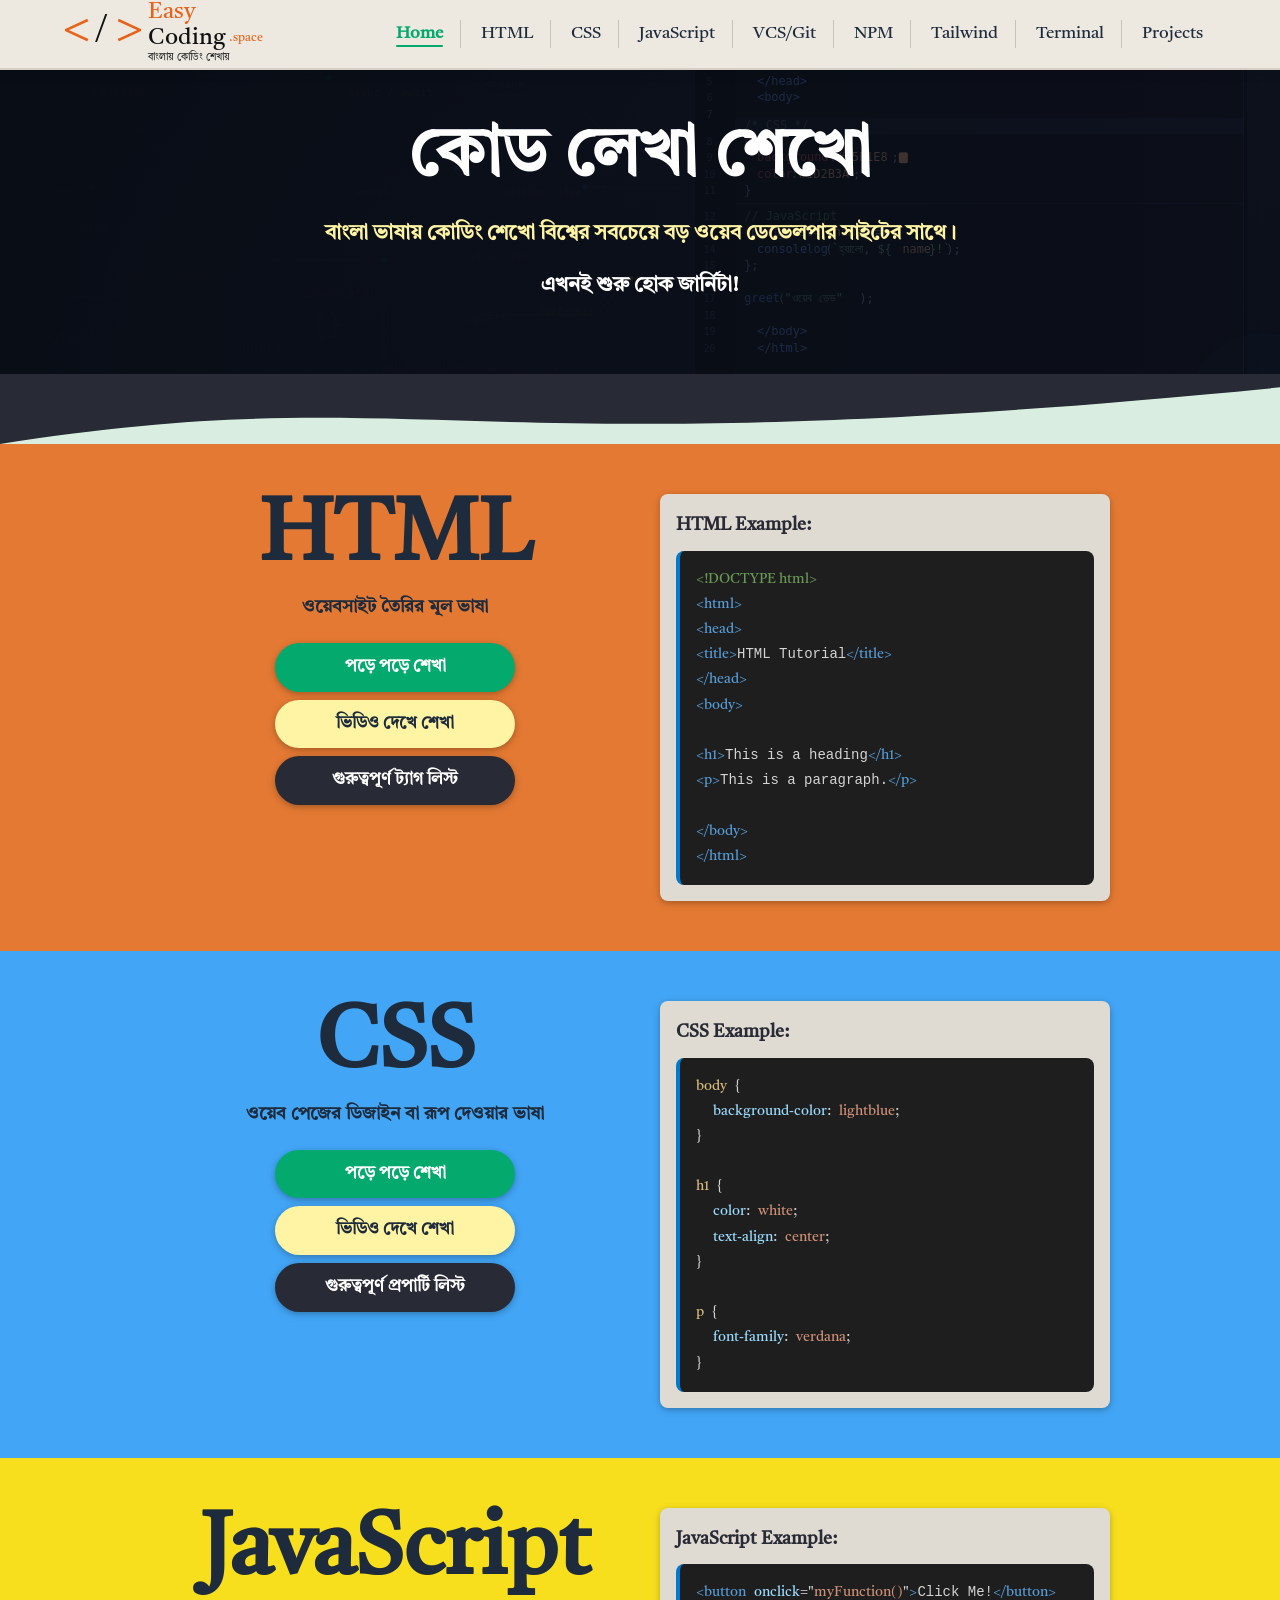
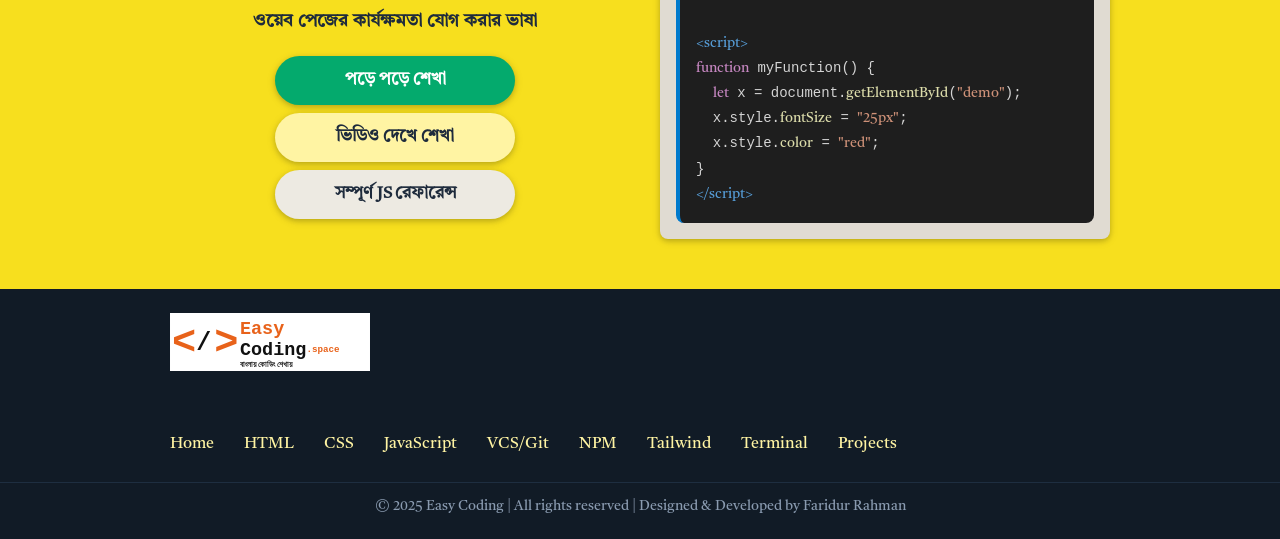
==== commit e512f821: "projects file add" ====
--- a/index.html
+++ b/index.html
@@ -106,6 +106,7 @@
             <li><a href="./npm.html">NPM</a></li>
             <li><a href="./tailwind.html">Tailwind</a></li>
             <li><a href="./terminal.html">Terminal</a></li>
+            <li><a href="./projects.html">Projects</a></li>
           </ul>
         </nav>
         <button class="hamburger" aria-label="মেনু খোলো" aria-expanded="false">
@@ -125,6 +126,7 @@
       <li><a href="./npm.html">NPM</a></li>
       <li><a href="./tailwind.html">Tailwind</a></li>
       <li><a href="./terminal.html">Terminal</a></li>
+      <li><a href="./projects.html">Projects</a></li>
     </ul>
   </nav>
 
@@ -250,10 +252,15 @@
         <a href="#"><img src="./images/easycoding_logo_final_png.svg" alt="Easy Coding Logo" /></a>
       </div>
       <ul class="footer-nav">
-        <li><a href="./index.html">মূল পাতা</a></li>
-        <li><a href="./HTML.html">HTML</a></li>
+        <li><a href="./index.html">Home</a></li>
+        <li><a href="./html.html">HTML</a></li>
         <li><a href="./css.html">CSS</a></li>
         <li><a href="./js.html">JavaScript</a></li>
+        <li><a href="./VCS.html">VCS/Git</a></li>
+        <li><a href="./npm.html">NPM</a></li>
+        <li><a href="./tailwind.html">Tailwind</a></li>
+        <li><a href="./terminal.html">Terminal</a></li>
+        <li><a href="./projects.html">Projects</a></li>
       </ul>
     </div>
     <div class="copyright">
--- a/css/style.css
+++ b/css/style.css
@@ -329,6 +329,345 @@
   background: rgba(0, 0, 0, .06);
 }
 
+/* ──==========================
+ Projects page-specific styles
+  ===============================── */
+
+/* Hero */
+.proj-hero {
+  text-align: center;
+  padding: 10rem 1.5rem 2.5rem;
+  background: linear-gradient(160deg, #f0f4ff 0%, #ffffff 70%);
+  border-bottom: 1px solid #e5e9f0;
+}
+
+.proj-hero-badge {
+  display: inline-block;
+  background: rgba(232, 98, 26, 0.1);
+  color: #E8621A;
+  border: 1px solid rgba(232, 98, 26, 0.25);
+  border-radius: 20px;
+  padding: 0.25rem 1rem;
+  font-size: 0.82rem;
+  font-weight: 600;
+  margin-bottom: 1.1rem;
+  letter-spacing: 0.04em;
+}
+
+.proj-hero h1 {
+  font-size: clamp(1.7rem, 4vw, 2.6rem);
+  font-weight: 800;
+  color: #111;
+  margin-bottom: 0.6rem;
+  line-height: 1.2;
+}
+
+.proj-hero h1 span {
+  color: #E8621A;
+}
+
+.proj-hero p {
+  color: #555;
+  font-size: 1rem;
+  max-width: 520px;
+  margin: 0 auto;
+}
+
+/* Stats bar */
+.proj-stats {
+  display: flex;
+  gap: 2rem;
+  justify-content: center;
+  flex-wrap: wrap;
+  padding: 1.5rem 1.5rem 0.5rem;
+  background: #fff;
+  border-bottom: 1px solid #e5e9f0;
+}
+
+.proj-stat {
+  text-align: center;
+}
+
+.proj-stat-num {
+  font-size: 1.6rem;
+  font-weight: 800;
+  color: #E8621A;
+}
+
+.proj-stat-label {
+  font-size: 0.76rem;
+  color: #777;
+  margin-top: 0.1rem;
+}
+
+/* Filter tabs */
+.proj-filter {
+  display: flex;
+  margin: 0 auto;
+  gap: 0.5rem;
+  justify-content: center;
+  flex-wrap: wrap;
+  padding: 3.5rem 1.5rem 3.5rem;
+  background: #fff;
+}
+
+.proj-tab {
+  padding: 0.38rem 1.1rem;
+  border-radius: 20px;
+  border: 1.5px solid #d1d9e6;
+  background: transparent;
+  color: #555;
+  font-size: 0.88rem;
+  cursor: pointer;
+  transition: all 0.2s;
+  font-family: inherit;
+  font-weight: 500;
+}
+
+.proj-tab:hover {
+  border-color: #E8621A;
+  color: #E8621A;
+}
+
+.proj-tab.active {
+  background: #E8621A;
+  border-color: #E8621A;
+  color: #fff;
+  font-weight: 600;
+}
+
+/* Projects section wrapper */
+.proj-section {
+  margin: 0 auto;
+  padding: 0 1.5rem 4rem;
+  background: #fff;
+}
+
+/* Level header */
+.proj-level-header {
+  display: flex;
+  align-items: center;
+  gap: 0.75rem;
+  margin: 0 0 1.2rem;
+}
+
+.proj-level-dot {
+  width: 10px;
+  height: 10px;
+  border-radius: 50%;
+  flex-shrink: 0;
+}
+
+.proj-level-header h2 {
+  font-size: 1.1rem;
+  font-weight: 700;
+  color: #111;
+}
+
+.proj-level-line {
+  flex: 1;
+  height: 1px;
+  background: #e5e9f0;
+}
+
+.proj-level-count {
+  font-size: 0.76rem;
+  color: #777;
+  background: #f5f7fa;
+  padding: 0.15rem 0.6rem;
+  border-radius: 10px;
+  border: 1px solid #e5e9f0;
+}
+
+/* Card grid */
+.proj-grid {
+  display: grid;
+  grid-template-columns: repeat(auto-fill, minmax(290px, 1fr));
+  gap: 1rem;
+}
+
+/* Card */
+.proj-card {
+  background: #fafbfd;
+  border: 1.5px solid #e5e9f0;
+  border-radius: 10px;
+  padding: 1.2rem;
+  text-decoration: none;
+  color: inherit;
+  display: flex;
+  flex-direction: column;
+  gap: 0.55rem;
+  transition: transform 0.2s, border-color 0.2s, box-shadow 0.2s;
+  position: relative;
+  overflow: hidden;
+}
+
+.proj-card::before {
+  content: '';
+  position: absolute;
+  top: 0;
+  left: 0;
+  right: 0;
+  height: 3px;
+  opacity: 0;
+  transition: opacity 0.2s;
+}
+
+.proj-card:hover {
+  transform: translateY(-3px);
+  box-shadow: 0 6px 24px rgba(0, 0, 0, 0.09);
+}
+
+.proj-card:hover::before {
+  opacity: 1;
+}
+
+/* Level accent colors */
+.proj-card.beginner::before {
+  background: #27ae60;
+}
+
+.proj-card.intermediate::before {
+  background: #E8621A;
+}
+
+.proj-card.advanced::before {
+  background: #e74c3c;
+}
+
+.proj-card.beginner:hover {
+  border-color: rgba(39, 174, 96, 0.4);
+}
+
+.proj-card.intermediate:hover {
+  border-color: rgba(232, 98, 26, 0.4);
+}
+
+.proj-card.advanced:hover {
+  border-color: rgba(231, 76, 60, 0.4);
+}
+
+/* Card inner */
+.proj-card-top {
+  display: flex;
+  justify-content: space-between;
+  align-items: flex-start;
+  gap: 0.5rem;
+}
+
+.proj-card-title {
+  font-size: 0.96rem;
+  font-weight: 700;
+  color: #111;
+  line-height: 1.35;
+}
+
+.proj-card-icon {
+  font-size: 1.35rem;
+  flex-shrink: 0;
+}
+
+.proj-card-desc {
+  font-size: 0.82rem;
+  color: #555;
+  line-height: 1.55;
+}
+
+.proj-card-footer {
+  display: flex;
+  gap: 0.4rem;
+  flex-wrap: wrap;
+  margin-top: auto;
+  padding-top: 0.2rem;
+}
+
+/* Tags */
+.p-tag {
+  font-size: 0.71rem;
+  padding: 0.18rem 0.55rem;
+  border-radius: 4px;
+  font-weight: 600;
+}
+
+.p-tag-html {
+  background: #fff0ee;
+  color: #c0392b;
+  border: 1px solid #f5c6c0;
+}
+
+.p-tag-css {
+  background: #edf5ff;
+  color: #1a6fc4;
+  border: 1px solid #c5dbf7;
+}
+
+.p-tag-js {
+  background: #fffbea;
+  color: #b07800;
+  border: 1px solid #f0df8a;
+}
+
+.p-tag-api {
+  background: #edfaf2;
+  color: #1e7e4a;
+  border: 1px solid #b8e8cc;
+}
+
+.p-tag-fw {
+  background: #f5eeff;
+  color: #6c3ab5;
+  border: 1px solid #d8bff5;
+}
+
+.p-tag-ts {
+  background: #e8f0ff;
+  color: #1a3c8c;
+  border: 1px solid #b3c8f5;
+}
+
+/* Level badges */
+.p-badge {
+  font-size: 0.69rem;
+  padding: 0.15rem 0.5rem;
+  border-radius: 4px;
+  font-weight: 700;
+  letter-spacing: 0.03em;
+}
+
+.p-badge-beginner {
+  background: #edfaf2;
+  color: #1e7e4a;
+  border: 1px solid #b8e8cc;
+}
+
+.p-badge-intermediate {
+  background: #fff3eb;
+  color: #c25400;
+  border: 1px solid #f5c99a;
+}
+
+.p-badge-advanced {
+  background: #fff0ee;
+  color: #b71c1c;
+  border: 1px solid #f5c6c0;
+}
+
+/* Hidden for filter */
+.proj-card.hidden {
+  display: none;
+}
+
+/* Responsive */
+@media (max-width: 640px) {
+  .proj-grid {
+    grid-template-columns: 1fr;
+  }
+
+  .proj-stats {
+    gap: 1.25rem;
+  }
+}
+
 /* ============================================================
    RESPONSIVE — Tablet  (≤ 1100px)
 ============================================================ */
--- a/css/min.css
+++ b/css/min.css
@@ -45,6 +45,11 @@
 
 a {
   text-decoration: none;
+}
+.lik_text{
+  color: #fff !important;
+  font-weight: 500;
+  text-decoration: underline;
 }
 
 img{
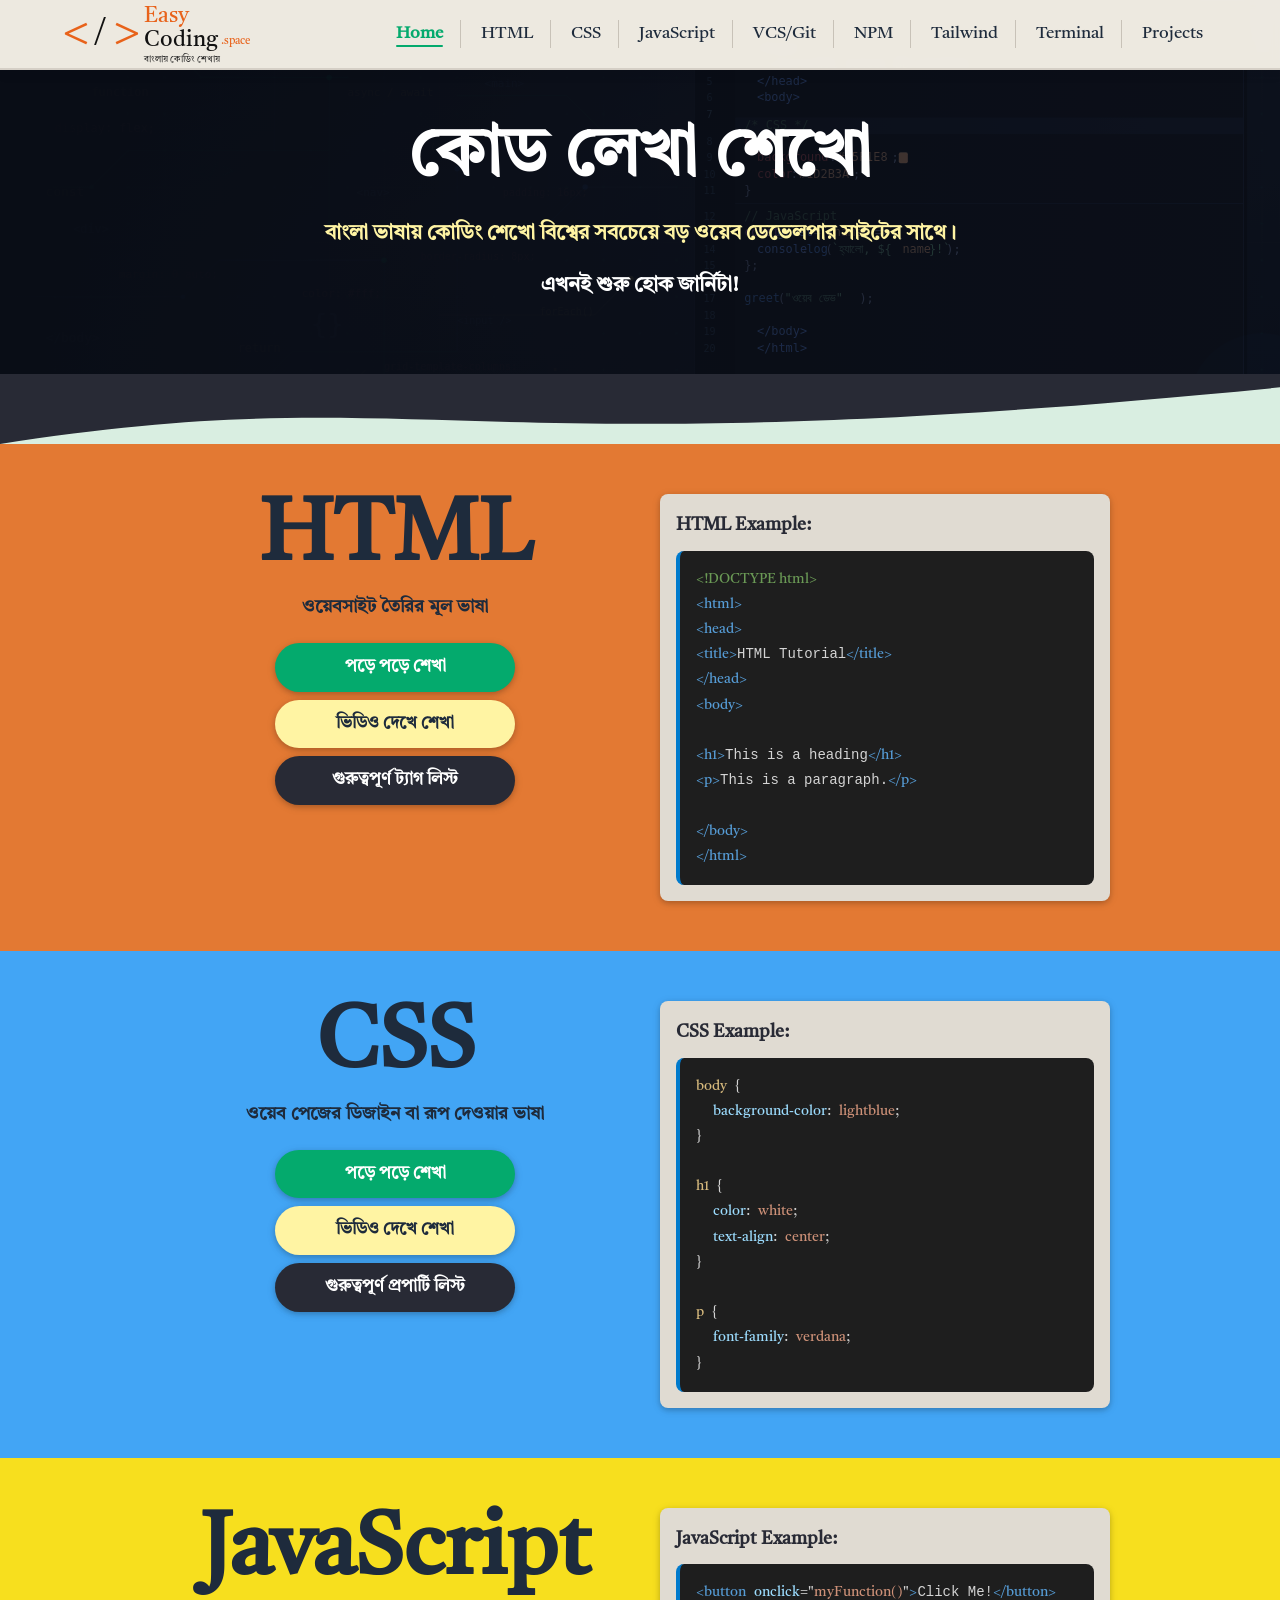
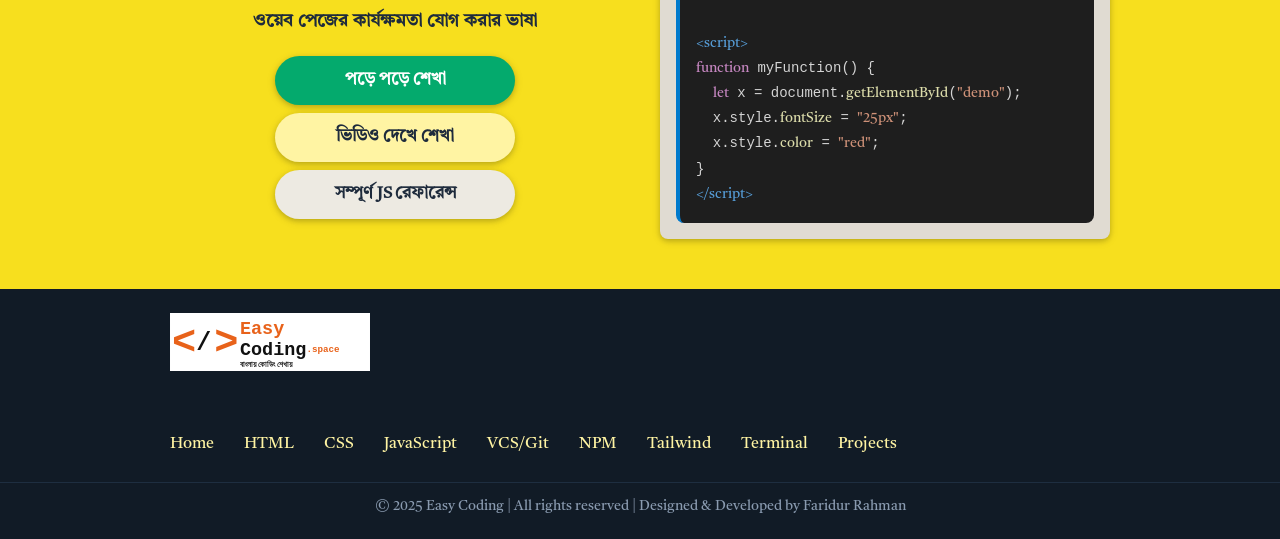
==== commit bf0d6597: "fav icon add" ====
--- a/index.html
+++ b/index.html
@@ -34,7 +34,11 @@
 
   <!-- ===== THEME & ICON ===== -->
   <meta name="theme-color" content="#1D2B3A" />
-  <link rel="icon" type="image/svg+xml" href="./images/favicon.svg" />
+ <!-- পুরানোটা সরিয়ে এগুলো রাখুন -->
+<link rel="icon" href="/favicon.ico" />
+<link rel="icon" type="image/png" sizes="32x32" href="./images/favicon-32x32.png" />
+<link rel="icon" type="image/svg+xml" href="./images/favicon.svg" />
+<link rel="apple-touch-icon" sizes="180x180" href="./images/favicon-180x180.png" />
 
   <!-- ===== PERFORMANCE & FONTS (আপনার বর্তমান ফন্ট) ===== -->
   <link rel="preconnect" href="https://fonts.googleapis.com" />
--- a/css/min.css
+++ b/css/min.css
@@ -66,6 +66,7 @@
   top: 0;
   left: 0;
   width: 100%;
+   padding: 20px 0;
   height: var(--header-h);
   background: rgba(245, 241, 232, 0.97);
   border-bottom: 2px solid var(--border);
@@ -90,8 +91,9 @@
 }
 
 header svg {
-  width: 250px;
+  width: 240px;
   height: auto;
+  padding-top: 0.3em;
 }
 
 /* ── Desktop Nav ── */
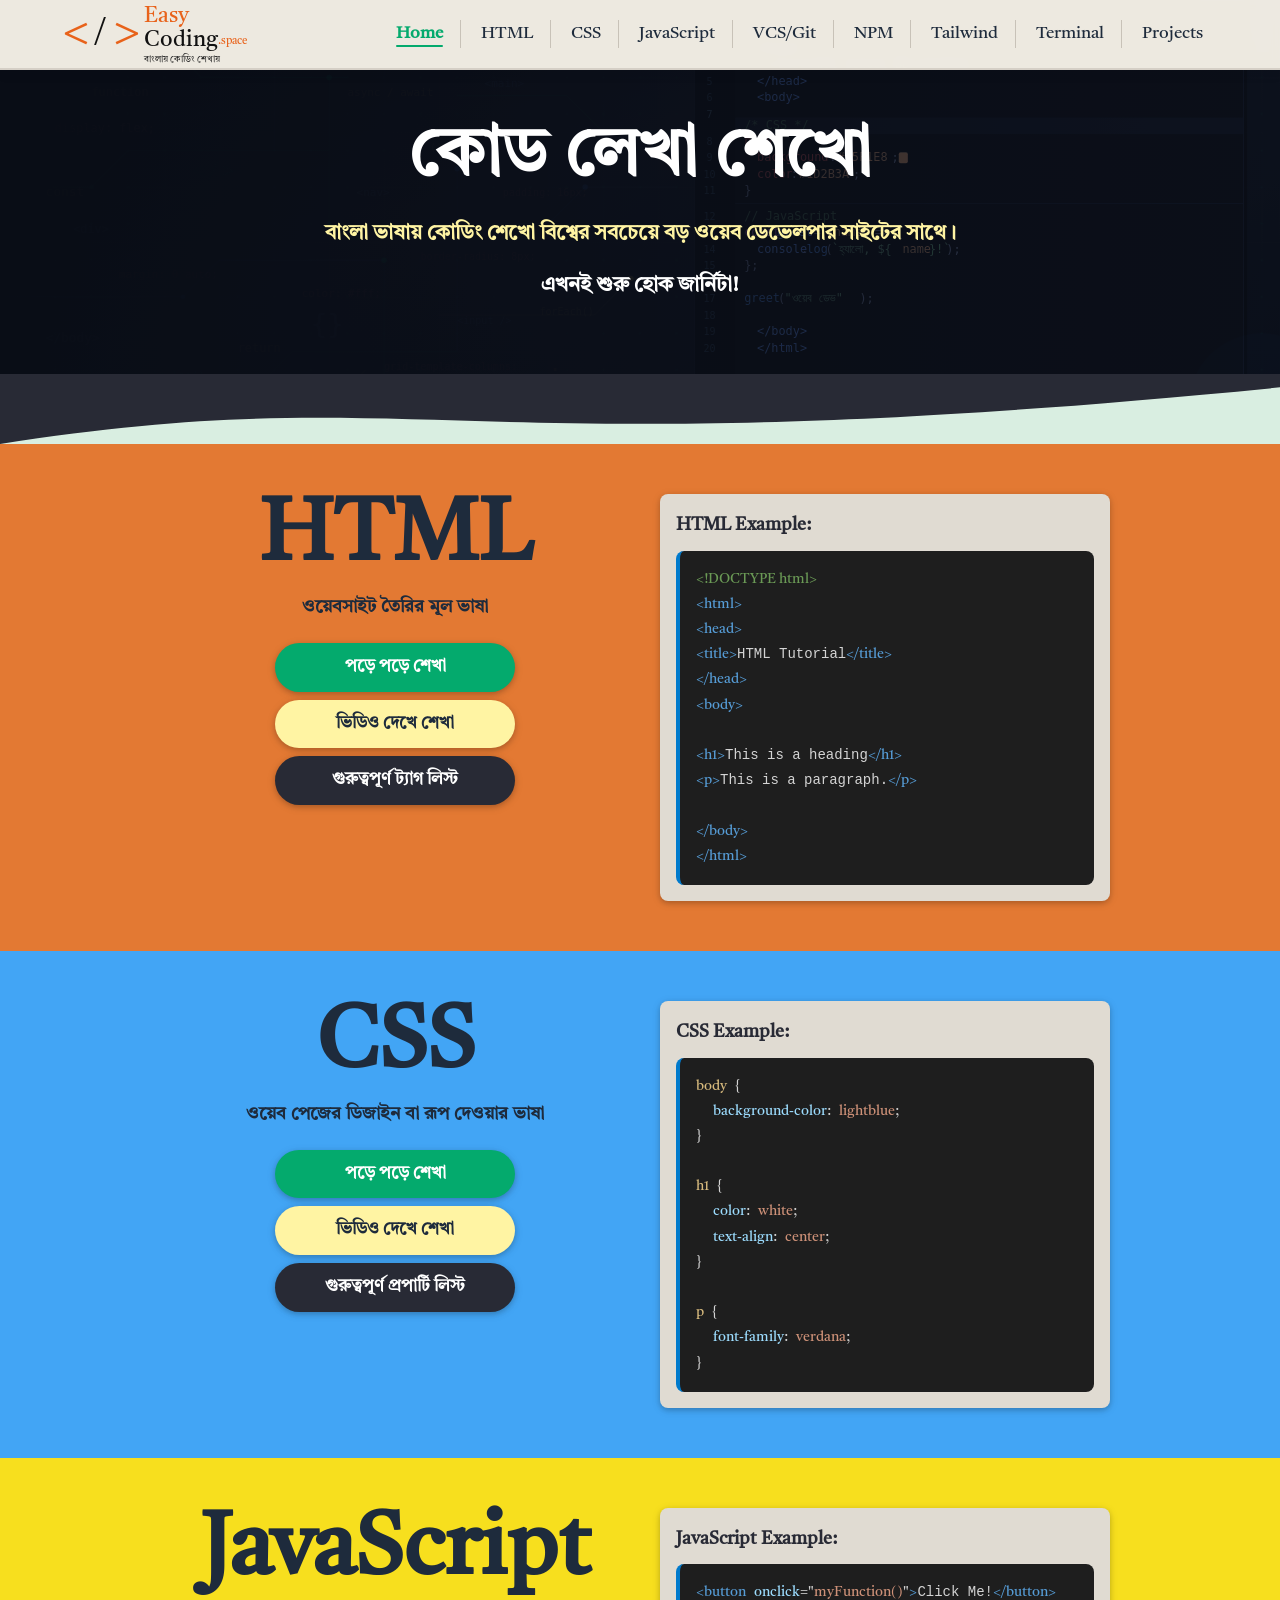
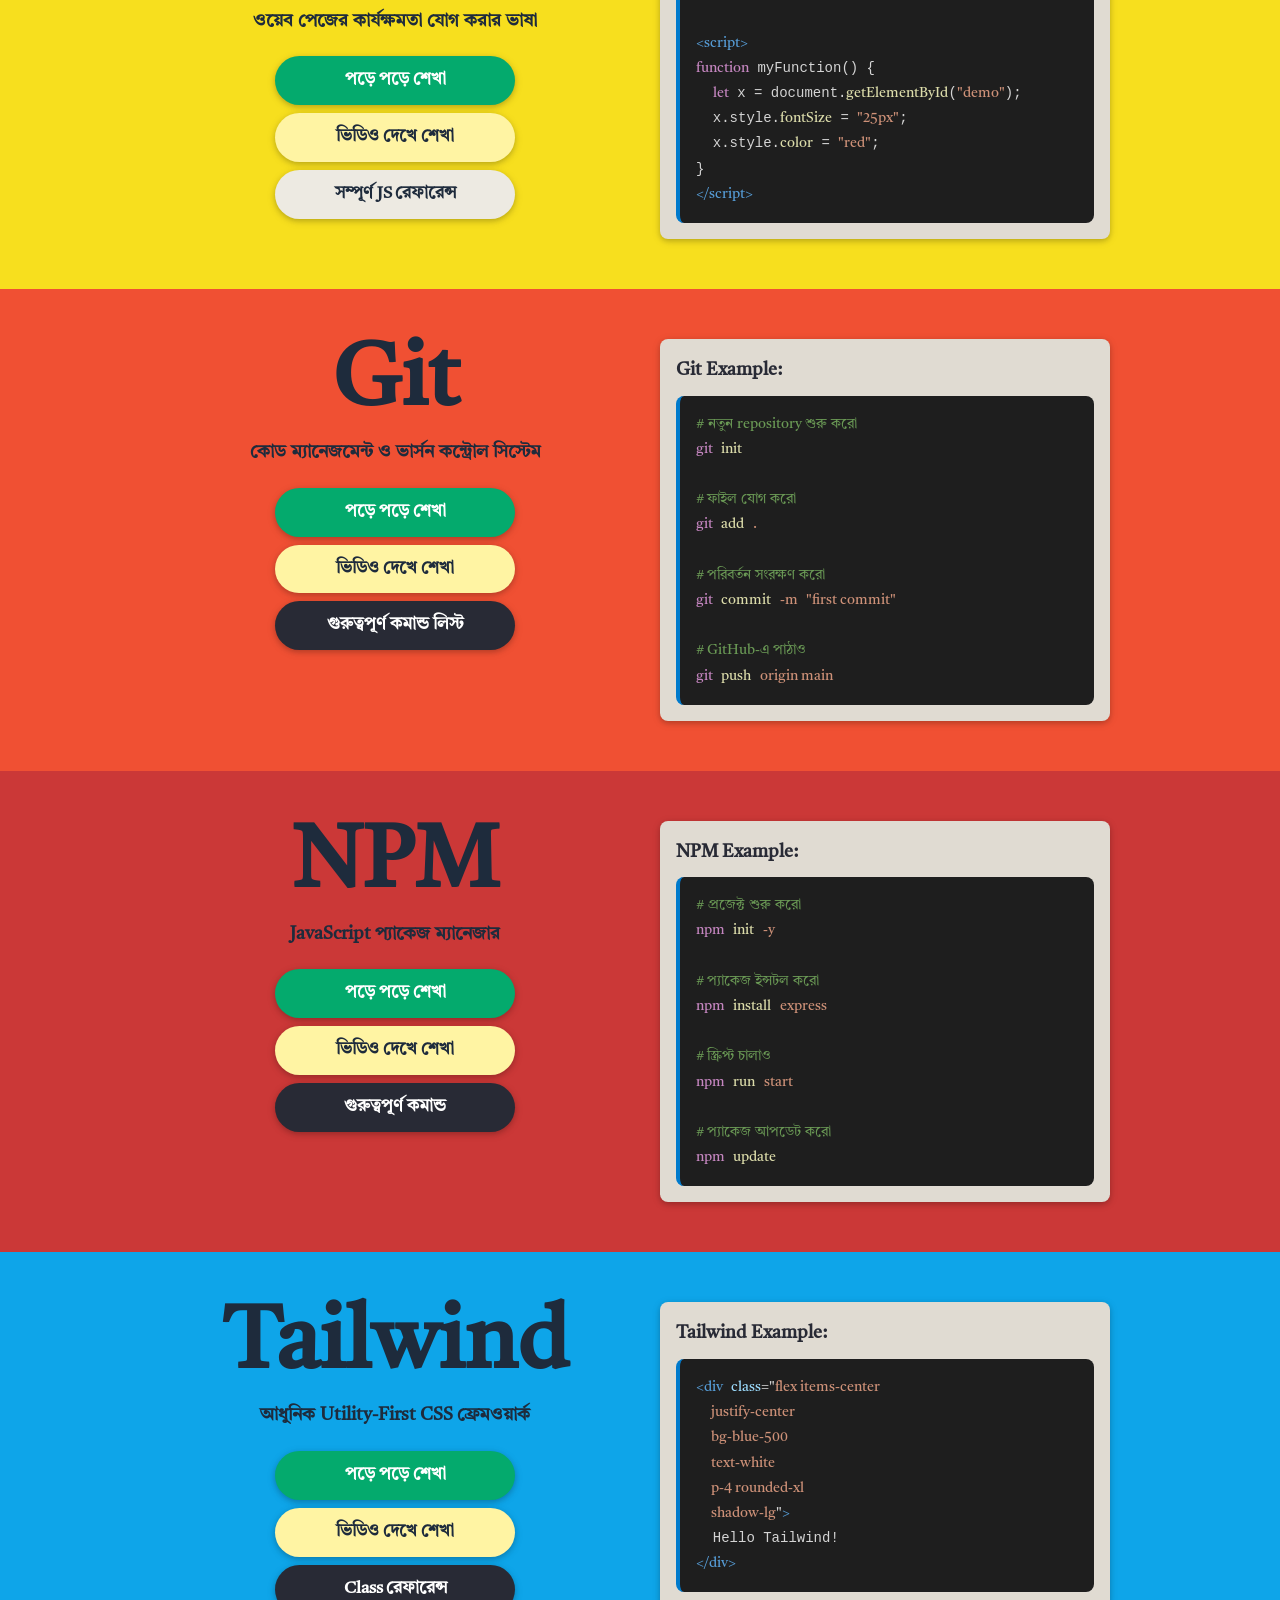
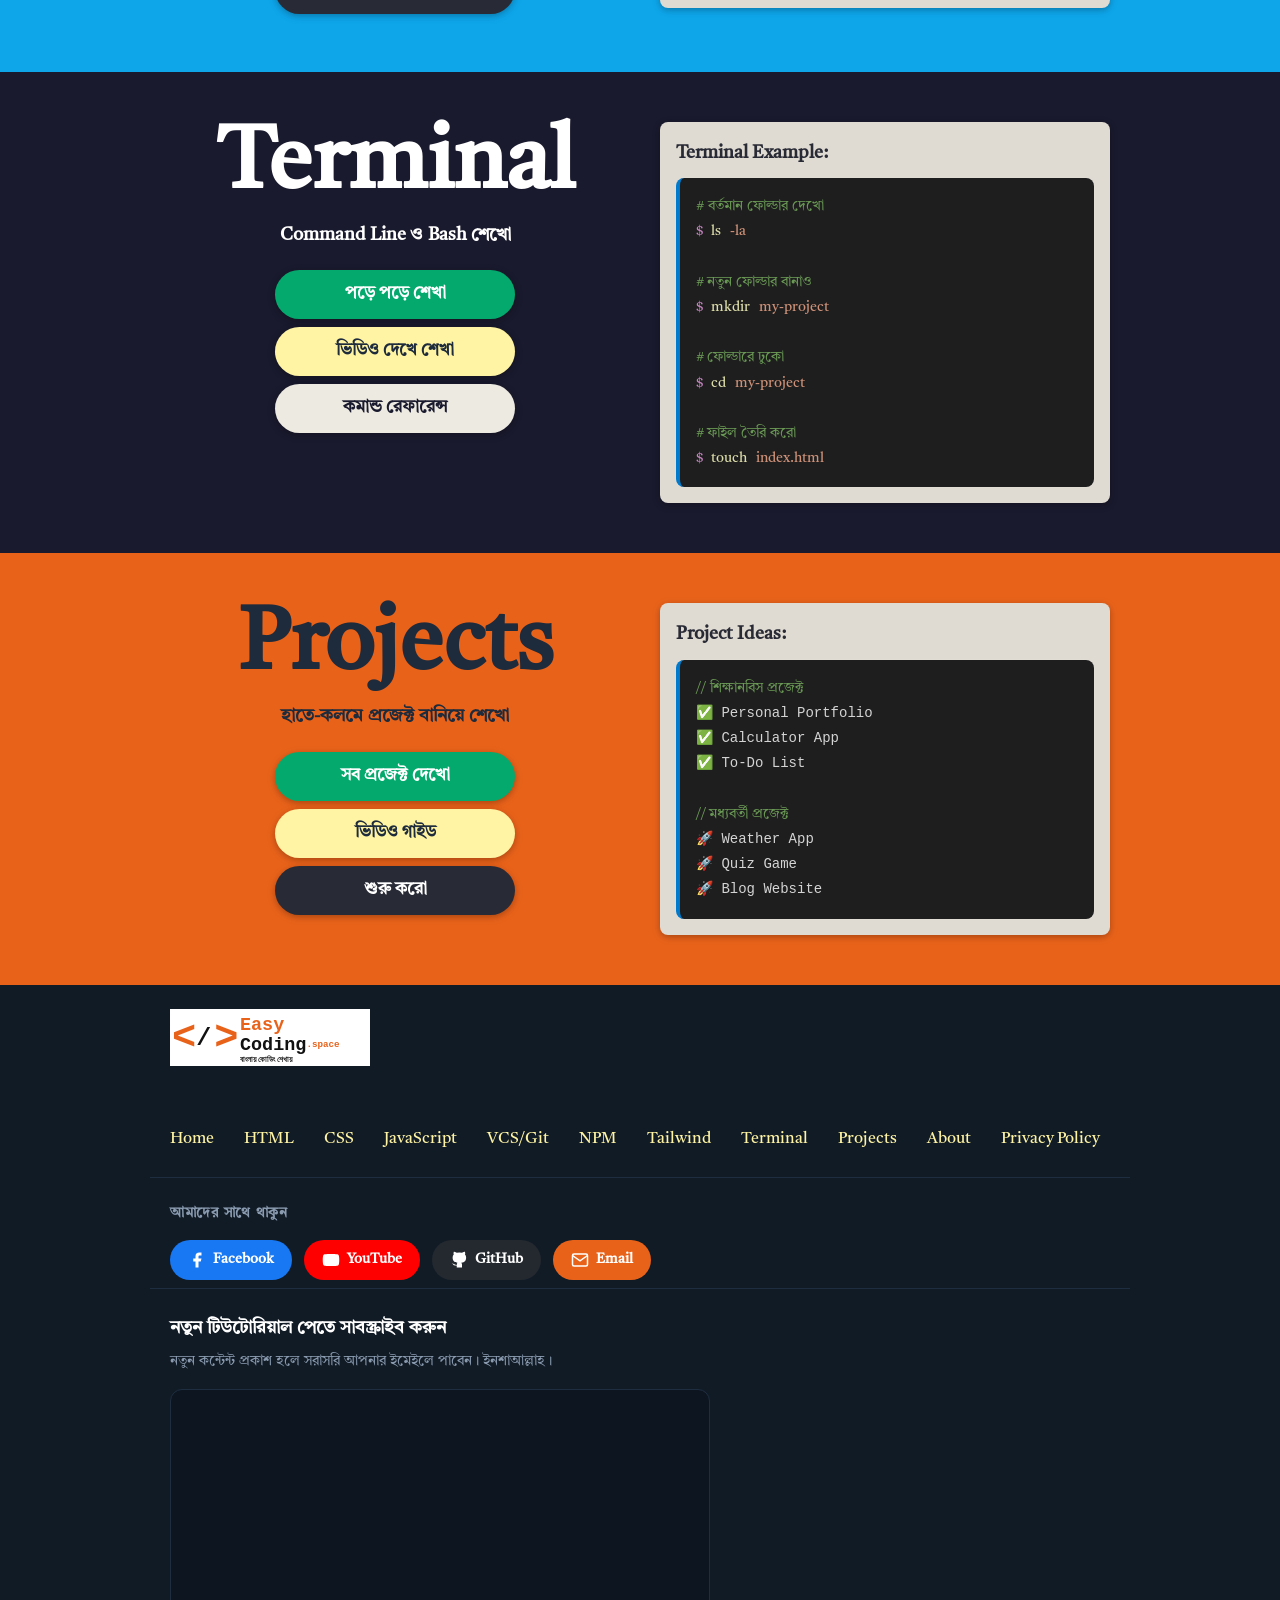
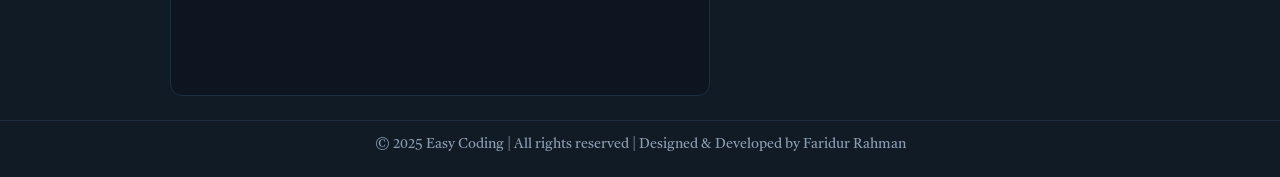
==== commit 18d248cf: "add new fils" ====
--- a/index.html
+++ b/index.html
@@ -5,65 +5,42 @@
   <meta charset="UTF-8" />
   <meta name="viewport" content="width=device-width, initial-scale=1.0" />
   <meta http-equiv="X-UA-Compatible" content="IE=edge" />
-
-  <!-- ===== PRIMARY SEO ===== -->
   <title>Easy Coding Space - বাংলায় কোডিং শেখায়</title>
-  <meta name="description"
-    content="সহজ বাংলা ভাষায় HTML, CSS এবং JavaScript শিখুন একদম বিনামূল্যে। বাস্তব উদাহরণ ও গোছানো নোটসহ ফ্রন্টএন্ড ওয়েব ডেভেলপমেন্টের সম্পূর্ণ গাইড।" />
-  <meta name="keywords"
-    content="কোড লেখা শিখুন, সহজে কোড, HTML বাংলা টিউটোরিয়াল, CSS বাংলা, জাভাস্ক্রিপ্ট নোট, ওয়েব ডেভেলপমেন্ট শিখুন, easycoding.space" />
+  <meta name="description" content="সহজ বাংলা ভাষায় HTML, CSS এবং JavaScript শিখুন একদম বিনামূল্যে। বাস্তব উদাহরণ ও গোছানো নোটসহ ফ্রন্টএন্ড ওয়েব ডেভেলপমেন্টের সম্পূর্ণ গাইড।" />
+  <meta name="keywords" content="কোড লেখা শিখুন, সহজে কোড, HTML বাংলা টিউটোরিয়াল, CSS বাংলা, জাভাস্ক্রিপ্ট নোট, ওয়েব ডেভেলপমেন্ট শিখুন, easycoding.space" />
   <meta name="author" content="ফরীদুর রহমান — Easy Coding Space" />
   <meta name="robots" content="index, follow, max-snippet:-1, max-image-preview:large" />
   <link rel="canonical" href="https://easycoding.space/" />
-
-  <!-- ===== OPEN GRAPH (Social Media) ===== -->
   <meta property="og:type" content="website" />
   <meta property="og:url" content="https://easycoding.space/" />
   <meta property="og:title" content="Easy Coding.space - বাংলায় কোডিং শেখায়" />
-  <meta property="og:description"
-    content="সহজ বাংলা ভাষায় HTML, CSS এবং JavaScript শিখুন একদম বিনামূল্যে। বাস্তব উদাহরণ ও গোছানো নোট।" />
+  <meta property="og:description" content="সহজ বাংলা ভাষায় HTML, CSS এবং JavaScript শিখুন একদম বিনামূল্যে।" />
   <meta property="og:image" content="https://easycoding.space/images/og-home.jpg" />
   <meta property="og:site_name" content="Easy Coding Space" />
   <meta property="og:locale" content="bn_BD" />
-
-  <!-- ===== TWITTER CARD ===== -->
   <meta name="twitter:card" content="summary_large_image" />
   <meta name="twitter:title" content="Easy Coding.space - বাংলায় কোডিং শেখায়" />
-  <meta name="twitter:description" content="সহজ বাংলা ভাষায় HTML, CSS এবং JavaScript শিখুন একদম বিনামূল্যে।" />
+  <meta name="twitter:description" content="সহজ বাংলা ভাষায় HTML, CSS এবং JavaScript শিখুন একদম বিনামূল্যে।" />
   <meta name="twitter:image" content="https://easycoding.space/images/og-home.jpg" />
-
-  <!-- ===== THEME & ICON ===== -->
   <meta name="theme-color" content="#1D2B3A" />
- <!-- পুরানোটা সরিয়ে এগুলো রাখুন -->
-<link rel="icon" href="/favicon.ico" />
-<link rel="icon" type="image/png" sizes="32x32" href="./images/favicon-32x32.png" />
-<link rel="icon" type="image/svg+xml" href="./images/favicon.svg" />
-<link rel="apple-touch-icon" sizes="180x180" href="./images/favicon-180x180.png" />
-
-  <!-- ===== PERFORMANCE & FONTS (আপনার বর্তমান ফন্ট) ===== -->
+  <link rel="icon" href="/favicon.ico" />
+  <link rel="icon" type="image/png" sizes="32x32" href="./images/favicon-32x32.png" />
+  <link rel="icon" type="image/svg+xml" href="./images/favicon.svg" />
+  <link rel="apple-touch-icon" sizes="180x180" href="./images/favicon-180x180.png" />
   <link rel="preconnect" href="https://fonts.googleapis.com" />
   <link rel="preconnect" href="https://fonts.gstatic.com" crossorigin />
-  <link href="https://fonts.googleapis.com/css2?family=Hind+Siliguri:wght@300;400;500;600;700&display=swap"
-    rel="stylesheet" />
-
-  <!-- ===== CSS (আপনার বর্তমান স্টাইল শীট) ===== -->
+  <link href="https://fonts.googleapis.com/css2?family=Hind+Siliguri:wght@300;400;500;600;700&display=swap" rel="stylesheet" />
   <link rel="stylesheet" href="./css/style.css" />
   <link rel="stylesheet" href="./css/min.css" />
-
-  <!-- ===== STRUCTURED DATA (Google Rich Results-এর জন্য) ===== -->
   <script type="application/ld+json">
   {
     "@context": "https://schema.org",
     "@type": "WebSite",
     "name": "Easy Coding Space",
     "url": "https://easycoding.space/",
-    "description": "সহজ বাংলা ভাষায় HTML, CSS এবং JavaScript শিখুন একদম বিনামূল্যে।",
+    "description": "সহজ বাংলা ভাষায় HTML, CSS এবং JavaScript শিখুন একদম বিনামূল্যে।",
     "inLanguage": "bn",
-    "author": {
-      "@type": "Person",
-      "name": "ফরীদুর রহমান",
-      "url": "https://easycoding.space/"
-    }
+    "author": { "@type": "Person", "name": "ফরীদুর রহমান", "url": "https://easycoding.space/" }
   }
   </script>
 </head>
@@ -76,28 +53,12 @@
       <div class="header-inner">
         <a href="./index.html">
           <svg xmlns="http://www.w3.org/2000/svg" viewBox="0 0 520 150" width="300" height="90">
-
-            <!-- left bracket -->
-            <text x="5" y="78" font-family="'Courier New', monospace" font-size="105" font-weight="900" fill="#E8621A"
-              dominant-baseline="middle">&lt;</text>
-            <!-- slash centered -->
-            <text x="88" y="78" font-family="'Courier New', monospace" font-size="65" font-weight="900" fill="#111111"
-              text-anchor="middle" dominant-baseline="middle">/</text>
-            <!-- right bracket -->
-            <text x="115" y="78" font-family="'Courier New', monospace" font-size="105" font-weight="900" fill="#E8621A"
-              dominant-baseline="middle">&gt;</text>
-
-            <!-- Easy -->
-            <text x="182" y="42" font-family="'Courier New', monospace" font-size="48" font-weight="900" fill="#E8621A"
-              dominant-baseline="middle">Easy</text>
-            <!-- Coding.space -->
-            <text x="182" y="95" font-family="'Courier New', monospace" font-size="48" font-weight="900" fill="#111111"
-              dominant-baseline="middle">Coding<tspan font-size="24" font-weight="900" fill="#E8621A">
-                .space</tspan></text>
-
-            <!-- tagline -->
-            <text x="182" y="135" font-family="'Hind Siliguri', Arial, sans-serif" font-size="20" font-weight="700"
-              fill="#222222" dominant-baseline="middle">বাংলায় কোডিং শেখায়</text>
+            <text x="5" y="78" font-family="'Courier New', monospace" font-size="105" font-weight="900" fill="#E8621A" dominant-baseline="middle">&lt;</text>
+            <text x="88" y="78" font-family="'Courier New', monospace" font-size="65" font-weight="900" fill="#111111" text-anchor="middle" dominant-baseline="middle">/</text>
+            <text x="115" y="78" font-family="'Courier New', monospace" font-size="105" font-weight="900" fill="#E8621A" dominant-baseline="middle">&gt;</text>
+            <text x="182" y="42" font-family="'Courier New', monospace" font-size="48" font-weight="900" fill="#E8621A" dominant-baseline="middle">Easy</text>
+            <text x="182" y="95" font-family="'Courier New', monospace" font-size="48" font-weight="900" fill="#111111" dominant-baseline="middle">Coding<tspan font-size="24" font-weight="900" fill="#E8621A">.space</tspan></text>
+            <text x="182" y="135" font-family="'Hind Siliguri', Arial, sans-serif" font-size="20" font-weight="700" fill="#222222" dominant-baseline="middle">বাংলায় কোডিং শেখায়</text>
           </svg>
         </a>
         <nav>
@@ -119,7 +80,7 @@
       </div>
     </div>
   </header>
-  <!-- Mobile Nav Drawer -->
+
   <nav class="nav-drawer">
     <ul>
       <li><a href="./index.html">Home</a></li>
@@ -134,27 +95,24 @@
     </ul>
   </nav>
 
-  <!-- ===== MAIN CONTENT ===== -->
+  <!-- ===== MAIN ===== -->
   <main>
 
-    <!-- Hero Section -->
+    <!-- Hero -->
     <section class="hero-section ws-black">
       <div class="hero-content">
         <h1 class="hero-h1">কোড লেখা শেখো</h1>
-        <p class="hero-subtitle">
-          বাংলা ভাষায় কোডিং শেখো বিশ্বের সবচেয়ে বড় ওয়েব ডেভেলপার সাইটের সাথে।
-        </p>
+        <p class="hero-subtitle">বাংলা ভাষায় কোডিং শেখো বিশ্বের সবচেয়ে বড় ওয়েব ডেভেলপার সাইটের সাথে।</p>
         <h4 class="hero-cta">এখনই শুরু হোক জার্নিটা!</h4>
       </div>
     </section>
 
-    <!-- Wave Divider -->
-    <svg style="background-color: #d9eee1; display:block;" width="100%" height="70" viewBox="0 0 100 100"
-      preserveAspectRatio="none">
+    <!-- Wave -->
+    <svg style="background-color:#d9eee1;display:block;" width="100%" height="70" viewBox="0 0 100 100" preserveAspectRatio="none">
       <path d="M0,0 L110,0C35,150 35,0 0,100z" fill="#282A35"></path>
     </svg>
 
-    <!-- ===== HTML Section ===== -->
+    <!-- HTML Section -->
     <section class="topic-section ws-light-green">
       <div class="topic-inner">
         <div class="topic-text center">
@@ -186,7 +144,7 @@
       </div>
     </section>
 
-    <!-- ===== CSS Section ===== -->
+    <!-- CSS Section -->
     <section class="topic-section css-section">
       <div class="topic-inner">
         <div class="topic-text center">
@@ -218,7 +176,7 @@
       </div>
     </section>
 
-    <!-- ===== JavaScript Section ===== -->
+    <!-- JavaScript Section -->
     <section class="topic-section js-section">
       <div class="topic-inner">
         <div class="topic-text center">
@@ -247,13 +205,163 @@
       </div>
     </section>
 
+    <!-- VCS/Git Section -->
+    <section class="topic-section vcs-section">
+      <div class="topic-inner">
+        <div class="topic-text center">
+          <h1 class="topic-title">Git</h1>
+          <p class="topic-desc">কোড ম্যানেজমেন্ট ও ভার্সন কন্ট্রোল সিস্টেম</p>
+          <a class="tut-button btn-green" href="./VCS.html">পড়ে পড়ে শেখা</a>
+          <a class="tut-button btn-yellow" href="#">ভিডিও দেখে শেখা</a>
+          <a class="tut-button btn-dark" href="./VCS.html#GitReference">গুরুত্বপূর্ণ কমান্ড লিস্ট</a>
+        </div>
+        <div class="topic-code">
+          <div class="code-card">
+            <h3>Git Example:</h3>
+            <div class="code-block">
+              <pre><span class="c-gray"># নতুন repository শুরু করো</span>
+<span class="c-kw">git</span> <span class="c-fn">init</span>
+
+<span class="c-gray"># ফাইল যোগ করো</span>
+<span class="c-kw">git</span> <span class="c-fn">add</span> <span class="c-val">.</span>
+
+<span class="c-gray"># পরিবর্তন সংরক্ষণ করো</span>
+<span class="c-kw">git</span> <span class="c-fn">commit</span> <span class="c-val">-m</span> <span class="c-str">"first commit"</span>
+
+<span class="c-gray"># GitHub-এ পাঠাও</span>
+<span class="c-kw">git</span> <span class="c-fn">push</span> <span class="c-val">origin main</span></pre>
+            </div>
+          </div>
+        </div>
+      </div>
+    </section>
+
+    <!-- NPM Section -->
+    <section class="topic-section npm-section">
+      <div class="topic-inner">
+        <div class="topic-text center">
+          <h1 class="topic-title">NPM</h1>
+          <p class="topic-desc">JavaScript প্যাকেজ ম্যানেজার</p>
+          <a class="tut-button btn-green" href="./npm.html">পড়ে পড়ে শেখা</a>
+          <a class="tut-button btn-yellow" href="#">ভিডিও দেখে শেখা</a>
+          <a class="tut-button btn-dark" href="./npm.html#NPMReference">গুরুত্বপূর্ণ কমান্ড</a>
+        </div>
+        <div class="topic-code">
+          <div class="code-card">
+            <h3>NPM Example:</h3>
+            <div class="code-block">
+              <pre><span class="c-gray"># প্রজেক্ট শুরু করো</span>
+<span class="c-kw">npm</span> <span class="c-fn">init</span> <span class="c-val">-y</span>
+
+<span class="c-gray"># প্যাকেজ ইন্সটল করো</span>
+<span class="c-kw">npm</span> <span class="c-fn">install</span> <span class="c-val">express</span>
+
+<span class="c-gray"># স্ক্রিপ্ট চালাও</span>
+<span class="c-kw">npm</span> <span class="c-fn">run</span> <span class="c-val">start</span>
+
+<span class="c-gray"># প্যাকেজ আপডেট করো</span>
+<span class="c-kw">npm</span> <span class="c-fn">update</span></pre>
+            </div>
+          </div>
+        </div>
+      </div>
+    </section>
+
+    <!-- Tailwind Section -->
+    <section class="topic-section tailwind-section">
+      <div class="topic-inner">
+        <div class="topic-text center">
+          <h1 class="topic-title">Tailwind</h1>
+          <p class="topic-desc">আধুনিক Utility-First CSS ফ্রেমওয়ার্ক</p>
+          <a class="tut-button btn-green" href="./tailwind.html">পড়ে পড়ে শেখা</a>
+          <a class="tut-button btn-yellow" href="#">ভিডিও দেখে শেখা</a>
+          <a class="tut-button btn-dark" href="./tailwind.html#TailwindReference">Class রেফারেন্স</a>
+        </div>
+        <div class="topic-code">
+          <div class="code-card">
+            <h3>Tailwind Example:</h3>
+            <div class="code-block">
+              <pre><span class="c-tag">&lt;div</span> <span class="c-attr">class</span><span class="c-brace">="</span><span class="c-val">flex items-center
+     justify-center
+     bg-blue-500
+     text-white
+     p-4 rounded-xl
+     shadow-lg</span><span class="c-brace">"</span><span class="c-tag">&gt;</span>
+  Hello Tailwind!
+<span class="c-tag">&lt;/div&gt;</span></pre>
+            </div>
+          </div>
+        </div>
+      </div>
+    </section>
+
+    <!-- Terminal Section -->
+    <section class="topic-section terminal-section">
+      <div class="topic-inner">
+        <div class="topic-text center">
+          <h1 class="topic-title">Terminal</h1>
+          <p class="topic-desc">Command Line ও Bash শেখো</p>
+          <a class="tut-button btn-green" href="./terminal.html">পড়ে পড়ে শেখা</a>
+          <a class="tut-button btn-yellow" href="#">ভিডিও দেখে শেখা</a>
+          <a class="tut-button btn-light" href="./terminal.html#TerminalReference">কমান্ড রেফারেন্স</a>
+        </div>
+        <div class="topic-code">
+          <div class="code-card">
+            <h3>Terminal Example:</h3>
+            <div class="code-block">
+              <pre><span class="c-gray"># বর্তমান ফোল্ডার দেখো</span>
+<span class="c-kw">$</span> <span class="c-fn">ls</span> <span class="c-val">-la</span>
+
+<span class="c-gray"># নতুন ফোল্ডার বানাও</span>
+<span class="c-kw">$</span> <span class="c-fn">mkdir</span> <span class="c-val">my-project</span>
+
+<span class="c-gray"># ফোল্ডারে ঢুকো</span>
+<span class="c-kw">$</span> <span class="c-fn">cd</span> <span class="c-val">my-project</span>
+
+<span class="c-gray"># ফাইল তৈরি করো</span>
+<span class="c-kw">$</span> <span class="c-fn">touch</span> <span class="c-val">index.html</span></pre>
+            </div>
+          </div>
+        </div>
+      </div>
+    </section>
+
+    <!-- Projects Section -->
+    <section class="topic-section projects-section">
+      <div class="topic-inner">
+        <div class="topic-text center">
+          <h1 class="topic-title">Projects</h1>
+          <p class="topic-desc">হাতে-কলমে প্রজেক্ট বানিয়ে শেখো</p>
+          <a class="tut-button btn-green" href="./projects.html">সব প্রজেক্ট দেখো</a>
+          <a class="tut-button btn-yellow" href="#">ভিডিও গাইড</a>
+          <a class="tut-button btn-dark" href="./projects.html">শুরু করো</a>
+        </div>
+        <div class="topic-code">
+          <div class="code-card">
+            <h3>Project Ideas:</h3>
+            <div class="code-block">
+              <pre><span class="c-gray">// শিক্ষানবিস প্রজেক্ট</span>
+<span class="c-val">✅</span> Personal Portfolio
+<span class="c-val">✅</span> Calculator App
+<span class="c-val">✅</span> To-Do List
+
+<span class="c-gray">// মধ্যবর্তী প্রজেক্ট</span>
+<span class="c-val">🚀</span> Weather App
+<span class="c-val">🚀</span> Quiz Game
+<span class="c-val">🚀</span> Blog Website</pre>
+            </div>
+          </div>
+        </div>
+      </div>
+    </section>
+
   </main>
 
   <!-- ===== FOOTER ===== -->
   <footer>
     <div class="footer-top">
       <div class="footer-logo">
-        <a href="#"><img src="./images/easycoding_logo_final_png.svg" alt="Easy Coding Logo" /></a>
+        <a href="./index.html"><img src="./images/easycoding_logo_final_png.svg" alt="Easy Coding Logo" /></a>
       </div>
       <ul class="footer-nav">
         <li><a href="./index.html">Home</a></li>
@@ -265,13 +373,49 @@
         <li><a href="./tailwind.html">Tailwind</a></li>
         <li><a href="./terminal.html">Terminal</a></li>
         <li><a href="./projects.html">Projects</a></li>
+        <li><a href="./about.html">About</a></li>
+        <li><a href="./privacy-policy.html">Privacy Policy</a></li>
       </ul>
     </div>
+
+    <!-- Social Media -->
+    <div class="footer-social">
+      <h4 class="footer-social-title">আমাদের সাথে থাকুন</h4>
+      <div class="social-links">
+        <a href="#" class="social-btn facebook" aria-label="Facebook" title="Facebook">
+          <svg viewBox="0 0 24 24" fill="currentColor"><path d="M18 2h-3a5 5 0 0 0-5 5v3H7v4h3v8h4v-8h3l1-4h-4V7a1 1 0 0 1 1-1h3z"/></svg>
+          Facebook
+        </a>
+        <a href="#" class="social-btn youtube" aria-label="YouTube" title="YouTube">
+          <svg viewBox="0 0 24 24" fill="currentColor"><path d="M22.54 6.42a2.78 2.78 0 0 0-1.95-1.96C18.88 4 12 4 12 4s-6.88 0-8.59.46A2.78 2.78 0 0 0 1.46 6.42 29 29 0 0 0 1 12a29 29 0 0 0 .46 5.58 2.78 2.78 0 0 0 1.95 1.96C5.12 20 12 20 12 20s6.88 0 8.59-.46a2.78 2.78 0 0 0 1.95-1.96A29 29 0 0 0 23 12a29 29 0 0 0-.46-5.58z"/><polygon points="9.75 15.02 15.5 12 9.75 8.98 9.75 15.02" fill="#fff"/></svg>
+          YouTube
+        </a>
+        <a href="#" class="social-btn github" aria-label="GitHub" title="GitHub">
+          <svg viewBox="0 0 24 24" fill="currentColor"><path d="M9 19c-5 1.5-5-2.5-7-3m14 6v-3.87a3.37 3.37 0 0 0-.94-2.61c3.14-.35 6.44-1.54 6.44-7A5.44 5.44 0 0 0 20 4.77 5.07 5.07 0 0 0 19.91 1S18.73.65 16 2.48a13.38 13.38 0 0 0-7 0C6.27.65 5.09 1 5.09 1A5.07 5.07 0 0 0 5 4.77a5.44 5.44 0 0 0-1.5 3.78c0 5.42 3.3 6.61 6.44 7A3.37 3.37 0 0 0 9 18.13V22"/></svg>
+          GitHub
+        </a>
+        <a href="mailto:ibnhosain014@gmail.com" class="social-btn email" aria-label="Email" title="Email">
+          <svg viewBox="0 0 24 24" fill="none" stroke="currentColor" stroke-width="2"><path d="M4 4h16c1.1 0 2 .9 2 2v12c0 1.1-.9 2-2 2H4c-1.1 0-2-.9-2-2V6c0-1.1.9-2 2-2z"/><polyline points="22,6 12,13 2,6"/></svg>
+          Email
+        </a>
+      </div>
+    </div>
+
+    <!-- Newsletter Subscription -->
+    <!-- Newsletter — Brevo -->
+    <div class="footer-subscribe">
+      <h4 class="subscribe-title">নতুন টিউটোরিয়াল পেতে সাবস্ক্রাইব করুন</h4>
+      <p class="subscribe-desc">নতুন কন্টেন্ট প্রকাশ হলে সরাসরি আপনার ইমেইলে পাবেন। ইনশাআল্লাহ।</p>
+      <div class="brevo-form-wrap">
+        <iframe width="540" height="305" src="https://975c7de4.sibforms.com/v2/serve/[base64]" frameborder="0" scrolling="auto" allowfullscreen style="display: block;margin-left: auto;margin-right: auto;max-width: 100%;"></iframe>
+      </div>
+    </div>
+
     <div class="copyright">
-      © 2025 Easy Coding | All rights reserved | Designed &amp; Developed by Faridur Rahman </div>
+      © 2025 Easy Coding | All rights reserved | Designed &amp; Developed by Faridur Rahman
+    </div>
   </footer>
 
   <script src="./js/script.js"></script>
 </body>
-
-</html>+</html>
--- a/css/min.css
+++ b/css/min.css
@@ -947,3 +947,158 @@
     font-size: 9pt;
   }
 }
+
+/* ============================================================
+   NEW TOPIC SECTIONS — VCS, NPM, Tailwind, Terminal, Projects
+============================================================ */
+.vcs-section      { background-color: #F05033 !important; padding: 50px 0; } /* Git orange-red */
+.npm-section      { background-color: #CB3837 !important; padding: 50px 0; } /* NPM red */
+.tailwind-section { background-color: #0EA5E9 !important; padding: 50px 0; } /* Tailwind sky */
+.terminal-section { background-color: #1A1A2E !important; padding: 50px 0; } /* Dark navy */
+.projects-section { background-color: #E8621A !important; padding: 50px 0; } /* Brand orange */
+
+.terminal-section .topic-title,
+.terminal-section .topic-desc { color: #fff !important; }
+.terminal-section .topic-text .tut-button.btn-light { color: #1A1A2E; }
+
+/* ============================================================
+   FOOTER — SOCIAL MEDIA
+============================================================ */
+.footer-social {
+  max-width: 980px;
+  margin: 0 auto;
+  padding: 24px 20px 8px;
+  border-top: 1px solid #1E2E40;
+}
+
+.footer-social-title {
+  color: #8A9BB0;
+  font-size: 14px;
+  font-weight: 600;
+  margin-bottom: 14px;
+  text-transform: uppercase;
+  letter-spacing: 0.05em;
+}
+
+.social-links {
+  display: flex;
+  gap: 12px;
+  flex-wrap: wrap;
+}
+
+.social-btn {
+  display: inline-flex;
+  align-items: center;
+  gap: 7px;
+  padding: 8px 18px;
+  border-radius: 25px;
+  font-size: 14px;
+  font-weight: 600;
+  transition: opacity .2s, transform .15s;
+  text-decoration: none;
+}
+
+.social-btn:hover {
+  opacity: .85;
+  transform: translateY(-2px);
+}
+
+.social-btn svg {
+  width: 18px;
+  height: 18px;
+  flex-shrink: 0;
+}
+
+.social-btn.facebook { background: #1877F2; color: #fff; }
+.social-btn.youtube  { background: #FF0000; color: #fff; }
+.social-btn.github   { background: #24292F; color: #fff; }
+.social-btn.email    { background: #E8621A; color: #fff; }
+
+/* ============================================================
+   FOOTER — NEWSLETTER SUBSCRIBE
+============================================================ */
+.footer-subscribe {
+  max-width: 980px;
+  margin: 0 auto;
+  padding: 24px 20px;
+  border-top: 1px solid #1E2E40;
+}
+
+.subscribe-title {
+  color: #fff;
+  font-size: 18px;
+  font-weight: 700;
+  margin-bottom: 6px;
+}
+
+.subscribe-desc {
+  color: #8A9BB0;
+  font-size: 14px;
+  margin-bottom: 16px;
+}
+
+.subscribe-row {
+  display: flex;
+  gap: 10px;
+  flex-wrap: wrap;
+  max-width: 520px;
+}
+
+.subscribe-input {
+  flex: 1;
+  min-width: 220px;
+  padding: 11px 18px;
+  border-radius: 25px;
+  border: 2px solid #1E2E40;
+  background: #0D1520;
+  color: #fff;
+  font-size: 15px;
+  font-family: 'Hind Siliguri', sans-serif;
+  outline: none;
+  transition: border-color .2s;
+}
+
+.subscribe-input::placeholder { color: #4A5568; }
+.subscribe-input:focus { border-color: #E8621A; }
+
+.subscribe-btn {
+  padding: 11px 26px;
+  border-radius: 25px;
+  background: #E8621A;
+  color: #fff;
+  font-size: 15px;
+  font-weight: 700;
+  font-family: 'Hind Siliguri', sans-serif;
+  border: none;
+  cursor: pointer;
+  transition: opacity .2s, transform .15s;
+  white-space: nowrap;
+}
+
+.subscribe-btn:hover {
+  opacity: .88;
+  transform: translateY(-1px);
+}
+
+/* ============================================================
+   RESPONSIVE — Footer social & subscribe
+============================================================ */
+@media (max-width: 600px) {
+  .social-links { gap: 8px; }
+  .social-btn { padding: 7px 14px; font-size: 13px; }
+  .subscribe-row { flex-direction: column; }
+  .subscribe-input, .subscribe-btn { width: 100%; }
+}
+
+/* Brevo iframe wrap */
+.brevo-form-wrap {
+  max-width: 540px;
+  border-radius: 12px;
+  overflow: hidden;
+  background: #0D1520;
+  border: 1px solid #1E2E40;
+}
+
+.brevo-form-wrap iframe {
+  border-radius: 12px;
+}
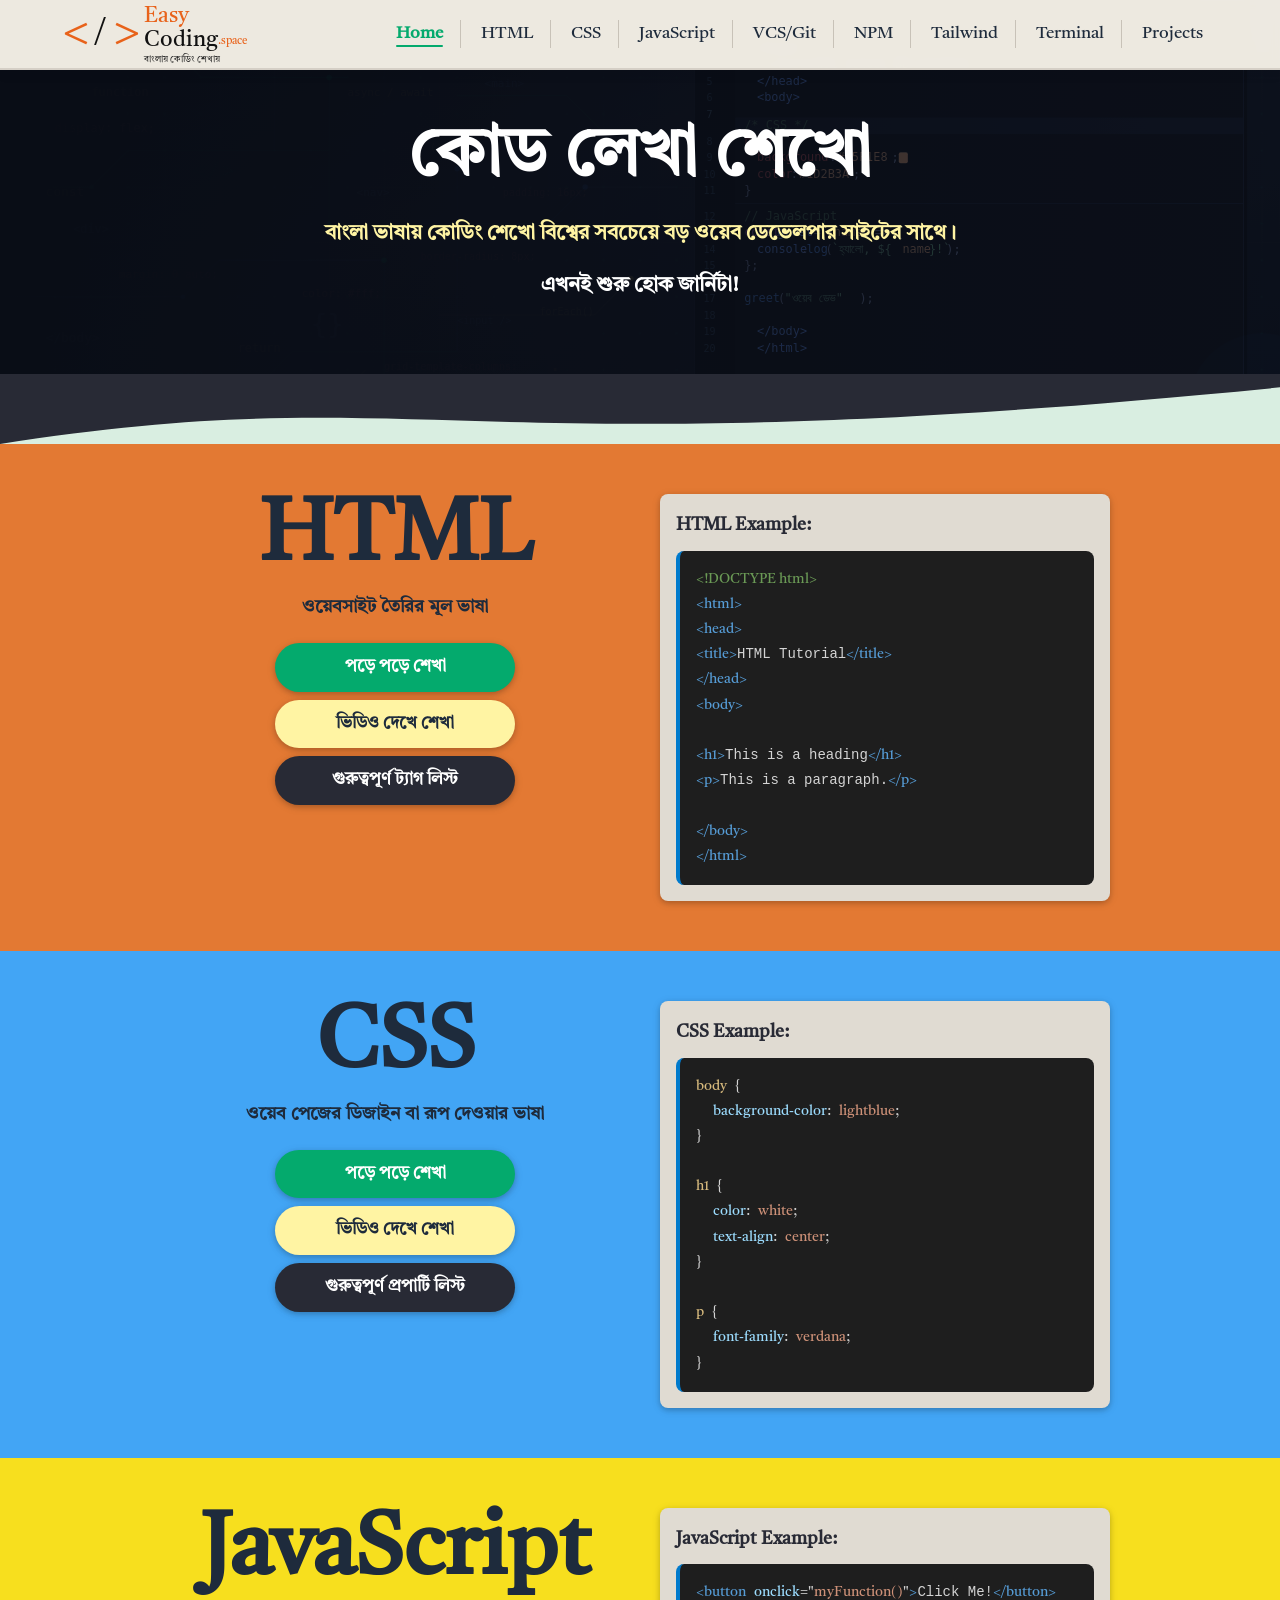
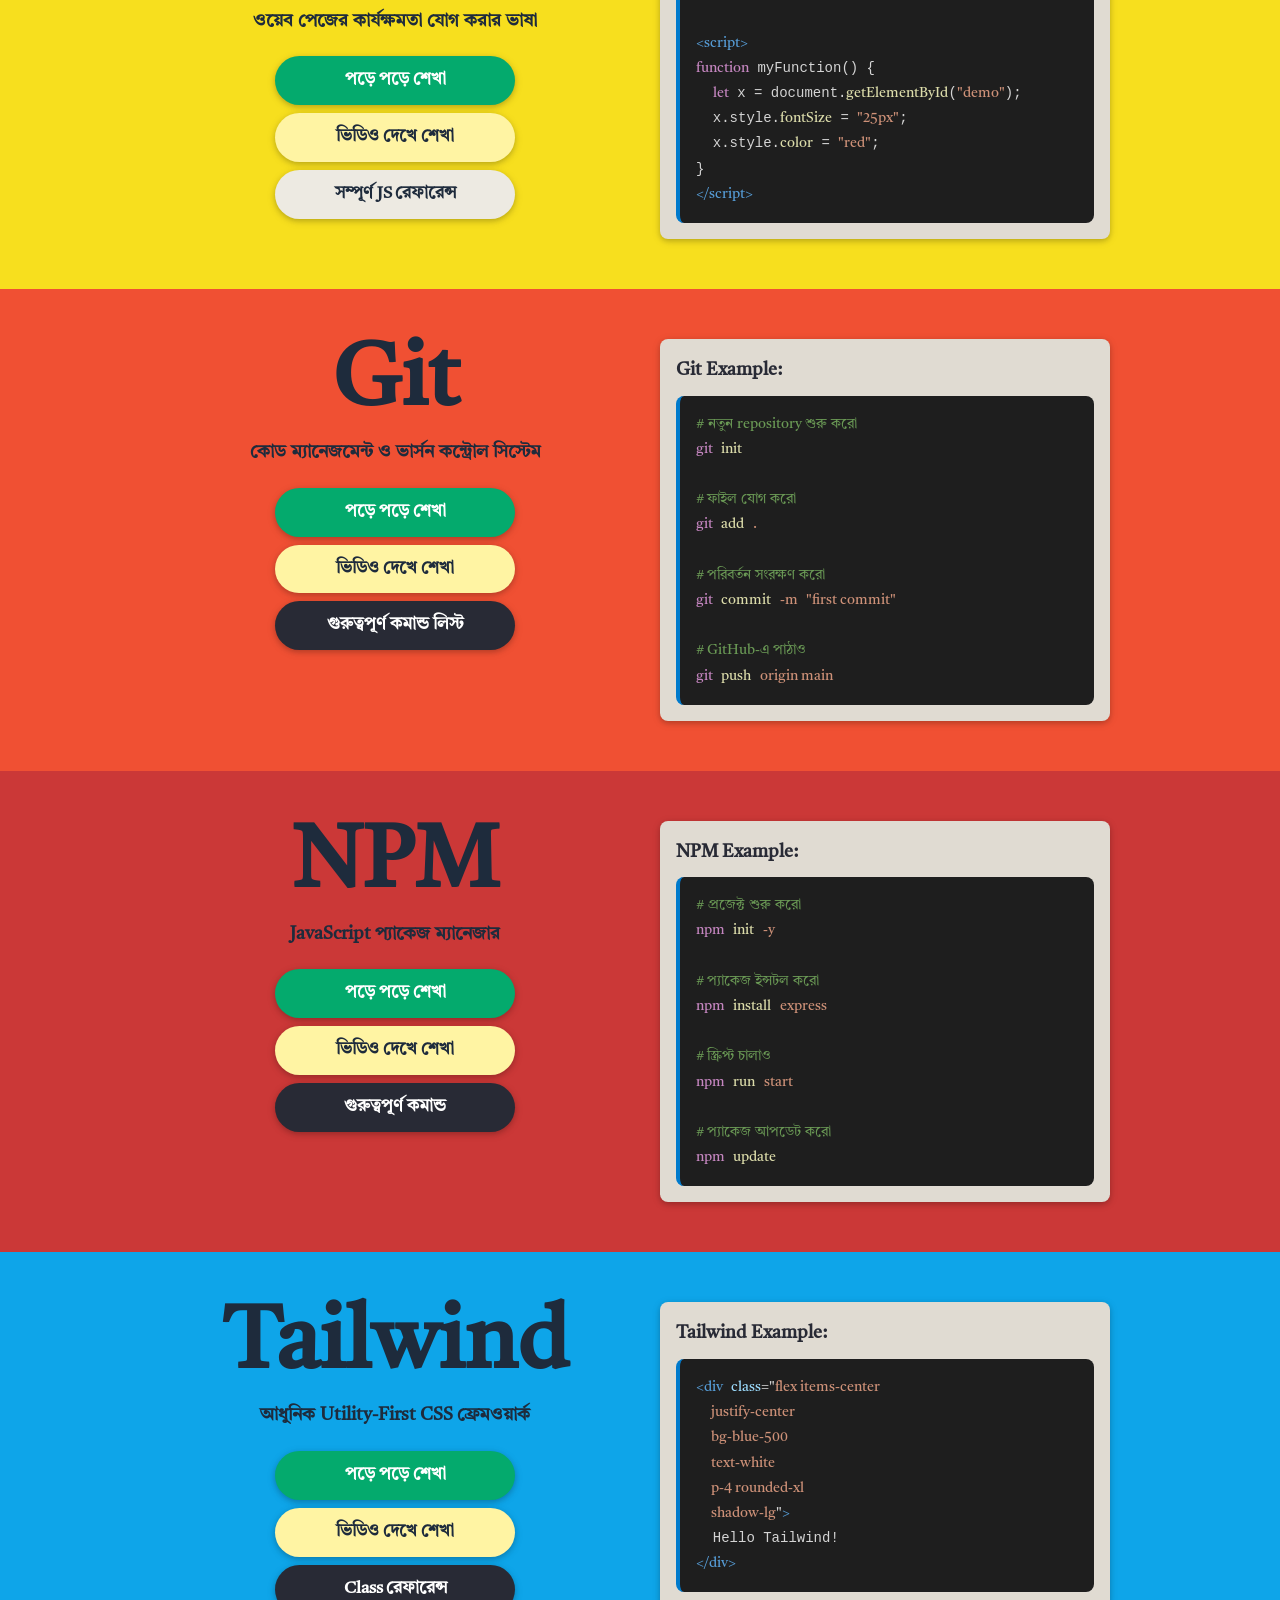
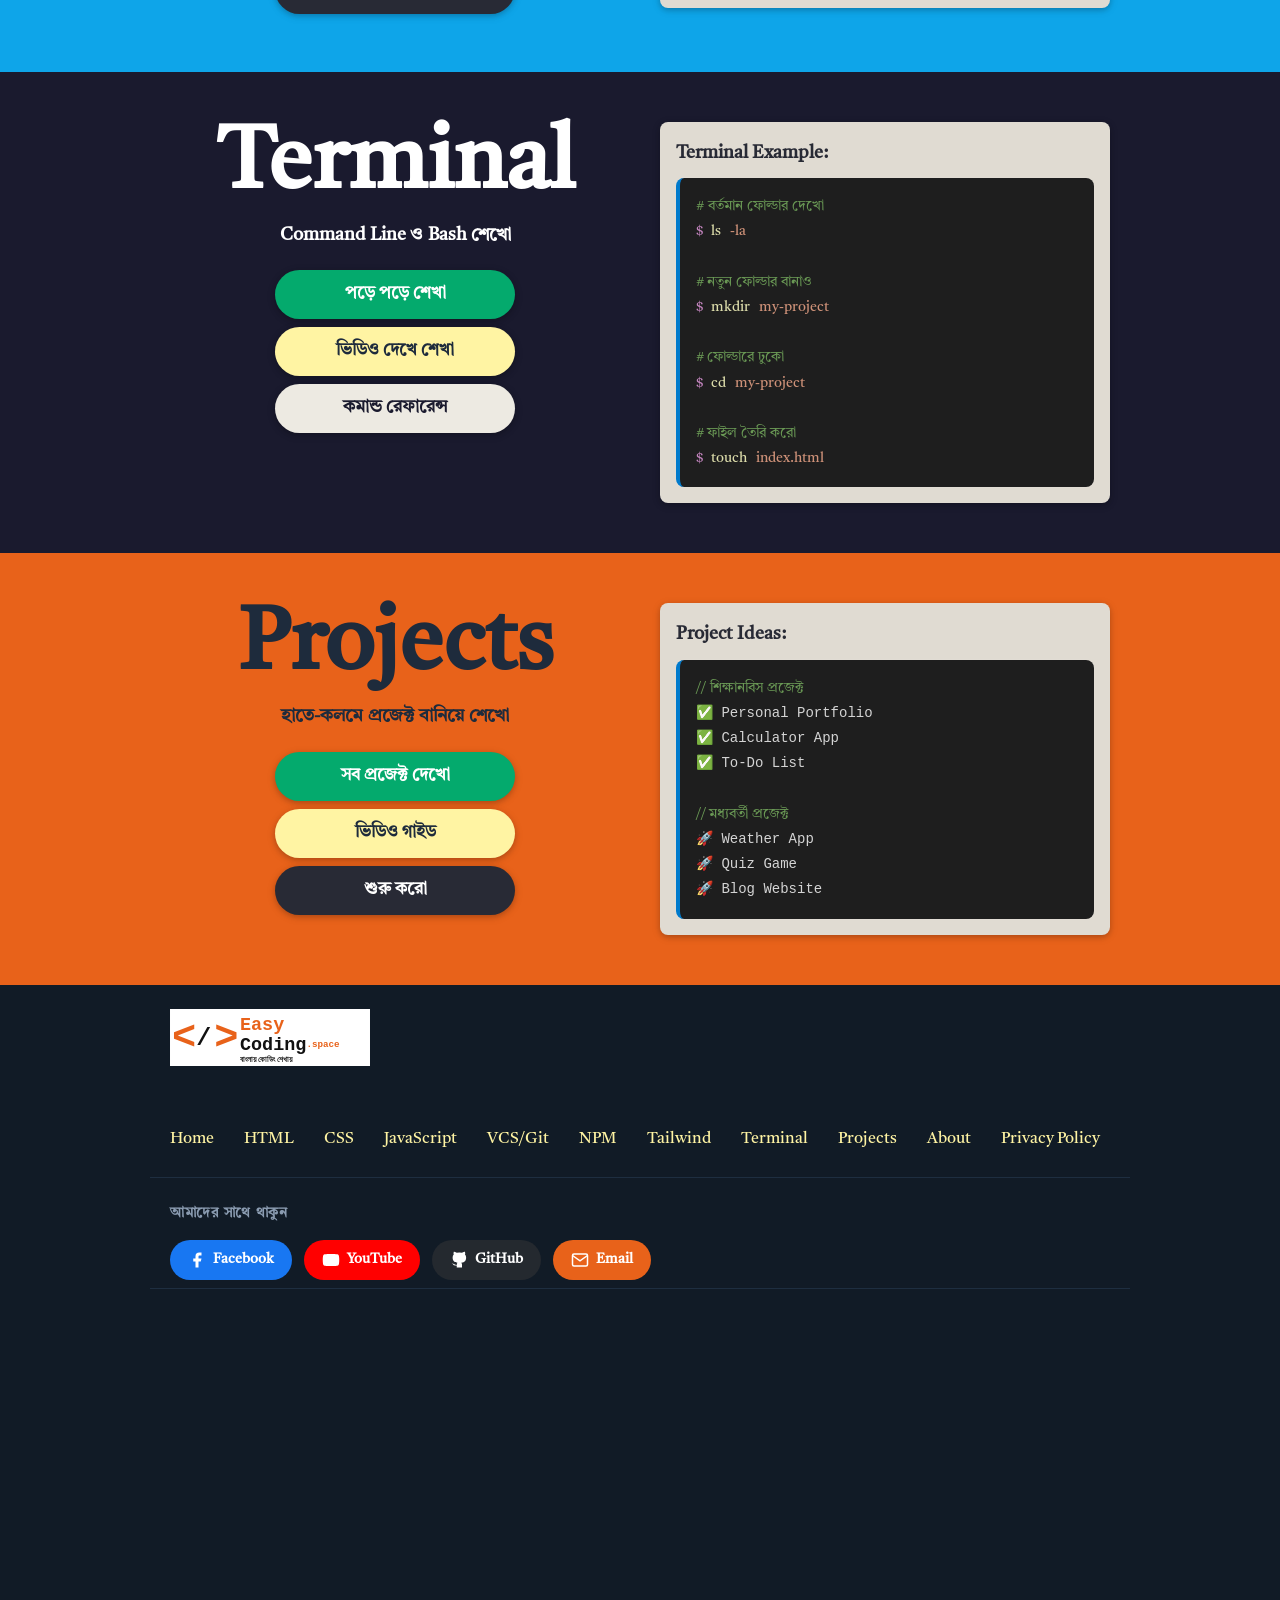
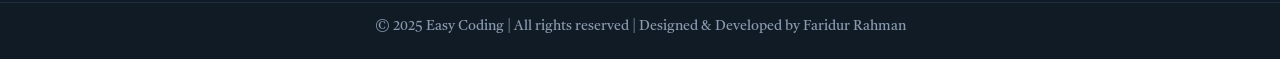
==== commit 866674e6: "add new fils" ====
--- a/index.html
+++ b/index.html
@@ -404,8 +404,6 @@
     <!-- Newsletter Subscription -->
     <!-- Newsletter — Brevo -->
     <div class="footer-subscribe">
-      <h4 class="subscribe-title">নতুন টিউটোরিয়াল পেতে সাবস্ক্রাইব করুন</h4>
-      <p class="subscribe-desc">নতুন কন্টেন্ট প্রকাশ হলে সরাসরি আপনার ইমেইলে পাবেন। ইনশাআল্লাহ।</p>
       <div class="brevo-form-wrap">
         <iframe width="540" height="305" src="https://975c7de4.sibforms.com/v2/serve/[base64]" frameborder="0" scrolling="auto" allowfullscreen style="display: block;margin-left: auto;margin-right: auto;max-width: 100%;"></iframe>
       </div>
--- a/css/min.css
+++ b/css/min.css
@@ -1102,3 +1102,17 @@
 .brevo-form-wrap iframe {
   border-radius: 12px;
 }
+
+/* Subscribe section compact */
+.footer-subscribe {
+  max-width: 980px;
+  margin: 0 auto;
+  padding: 8px 20px 0;
+  border-top: 1px solid #1E2E40;
+}
+
+.brevo-form-wrap {
+  border-radius: 0;
+  background: transparent;
+  border: none;
+}
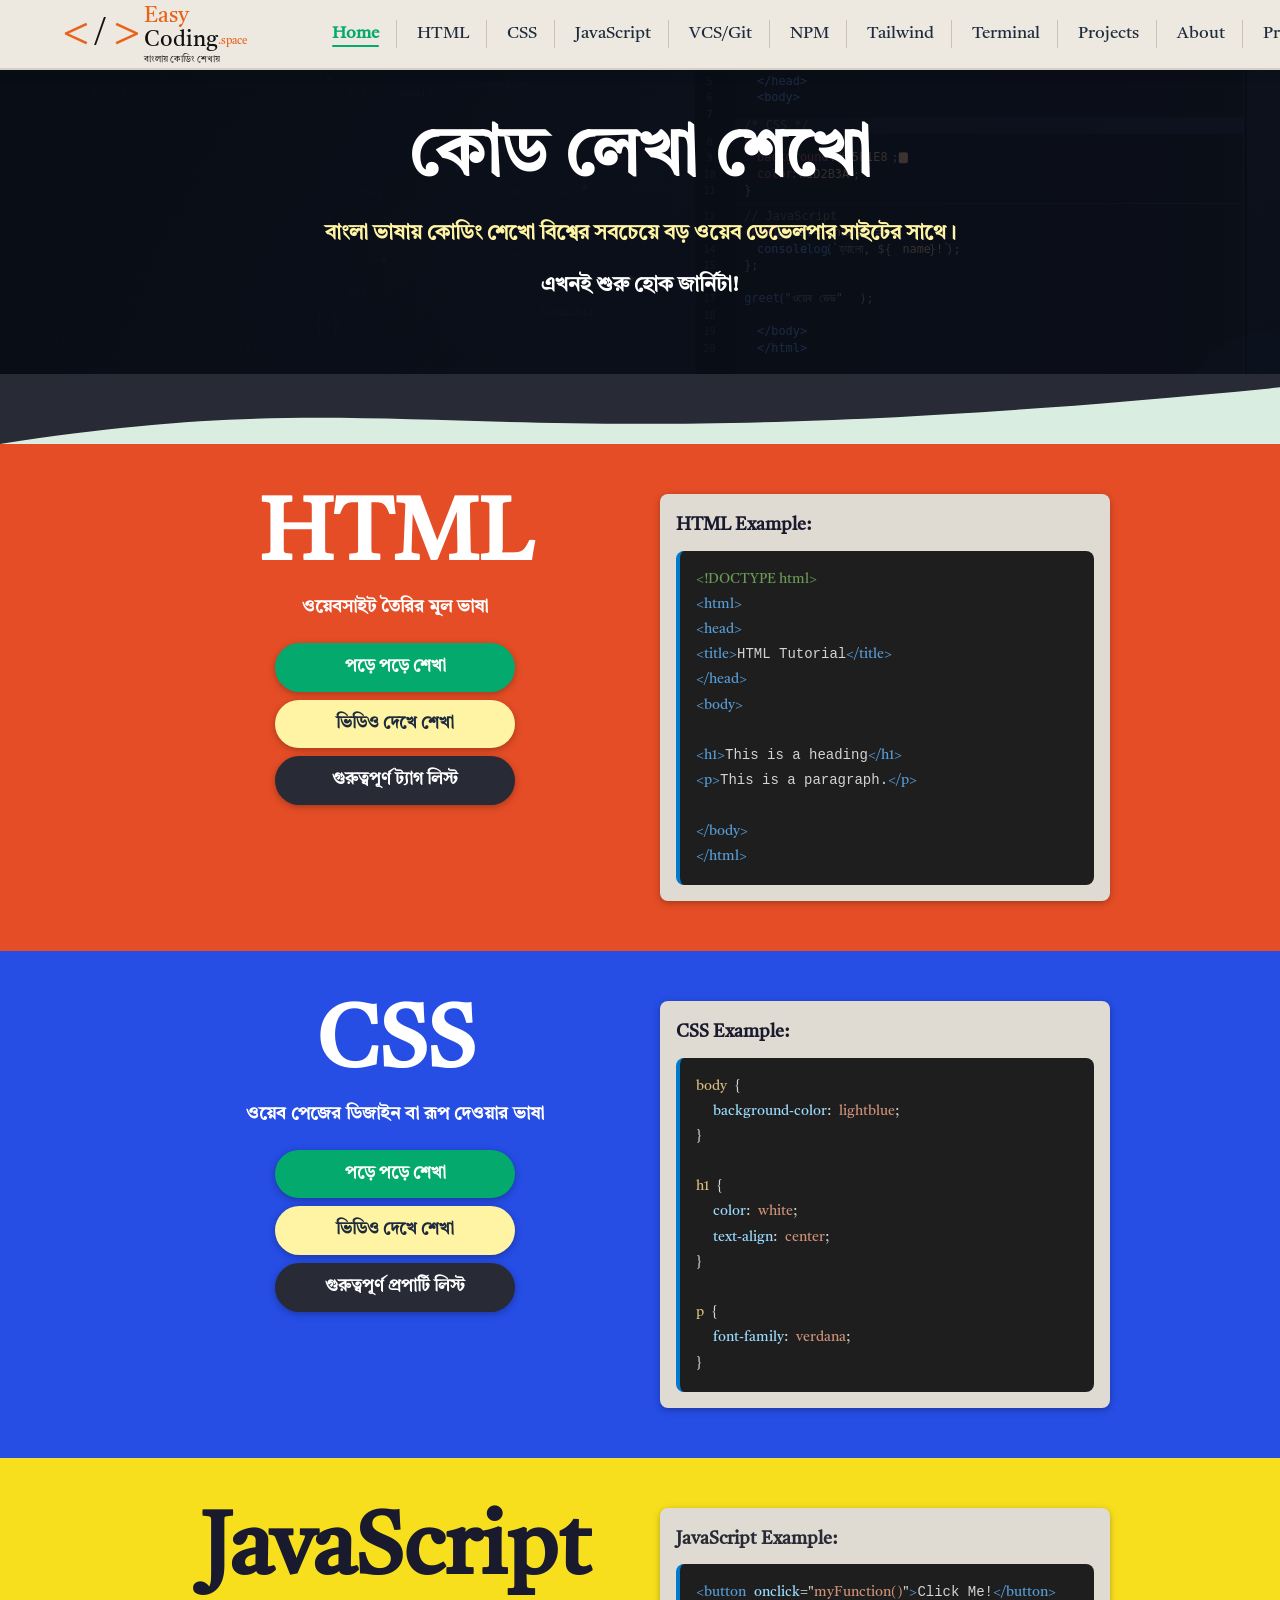
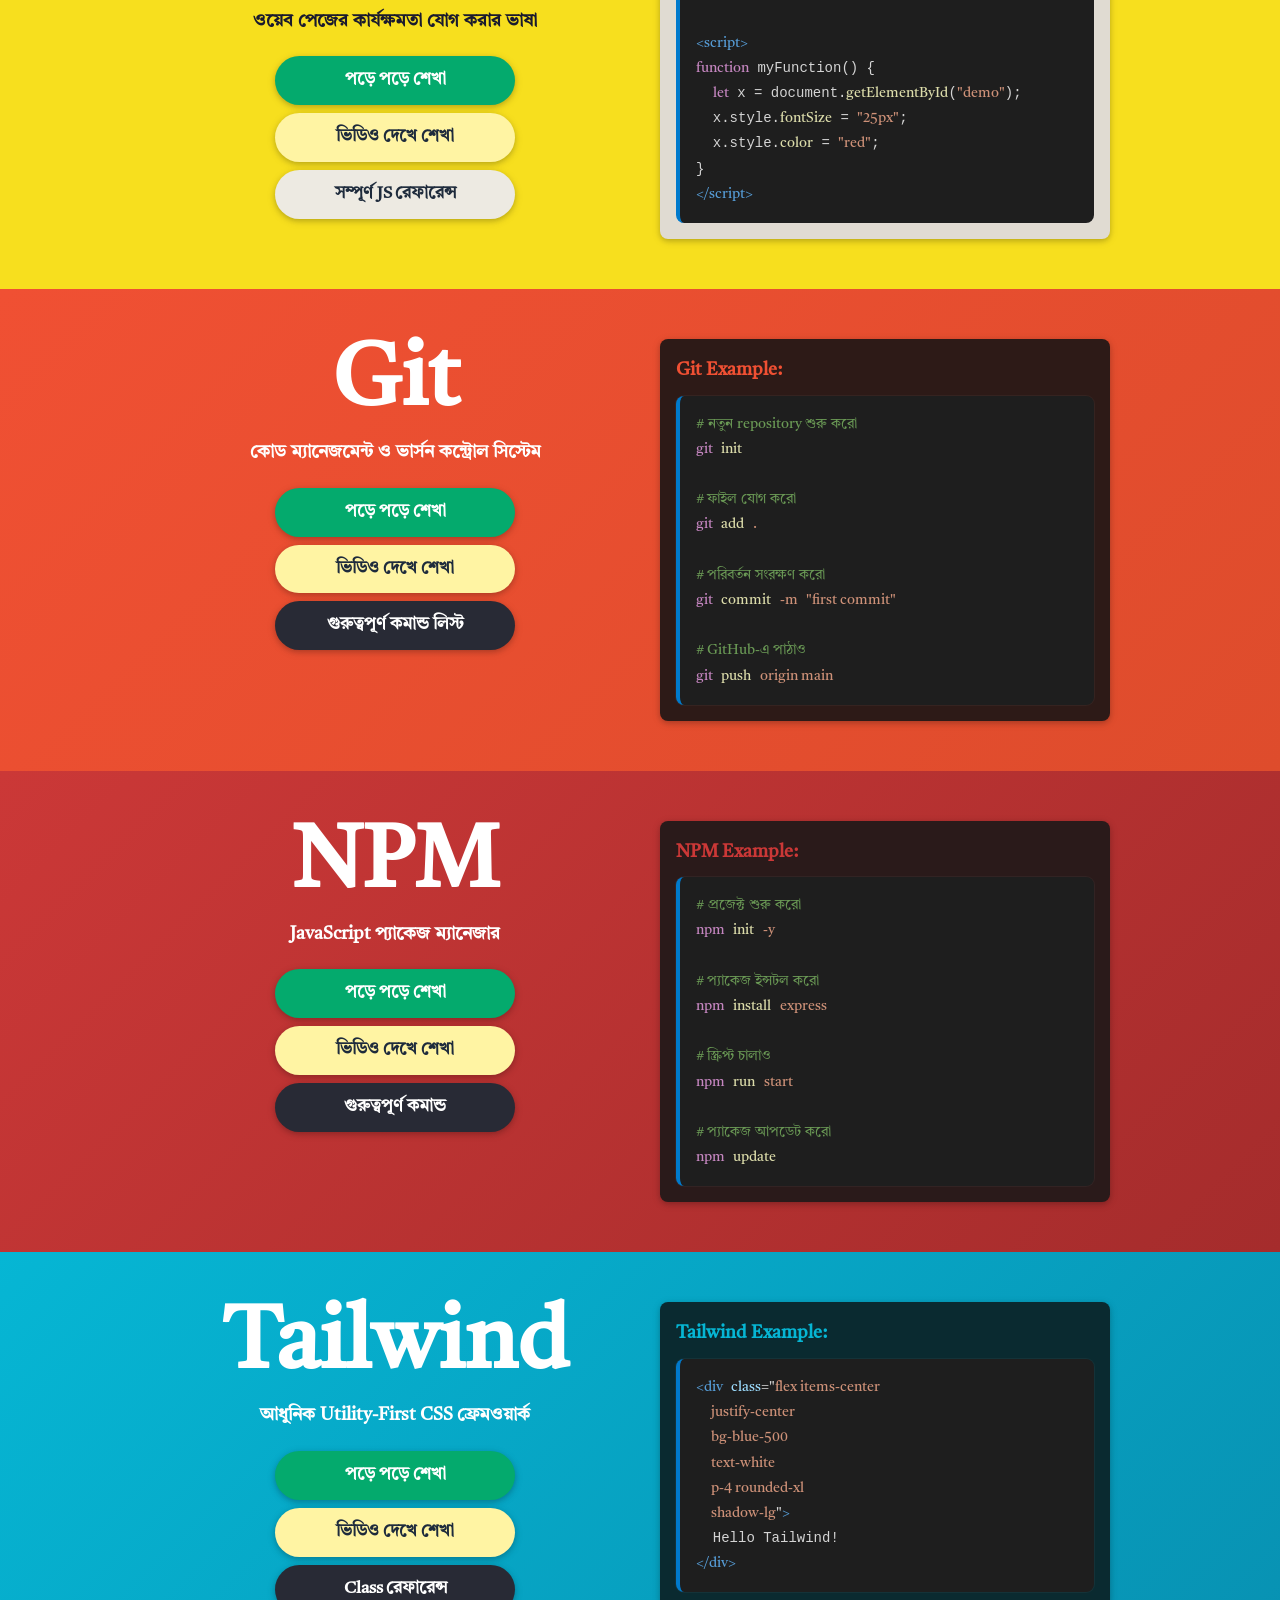
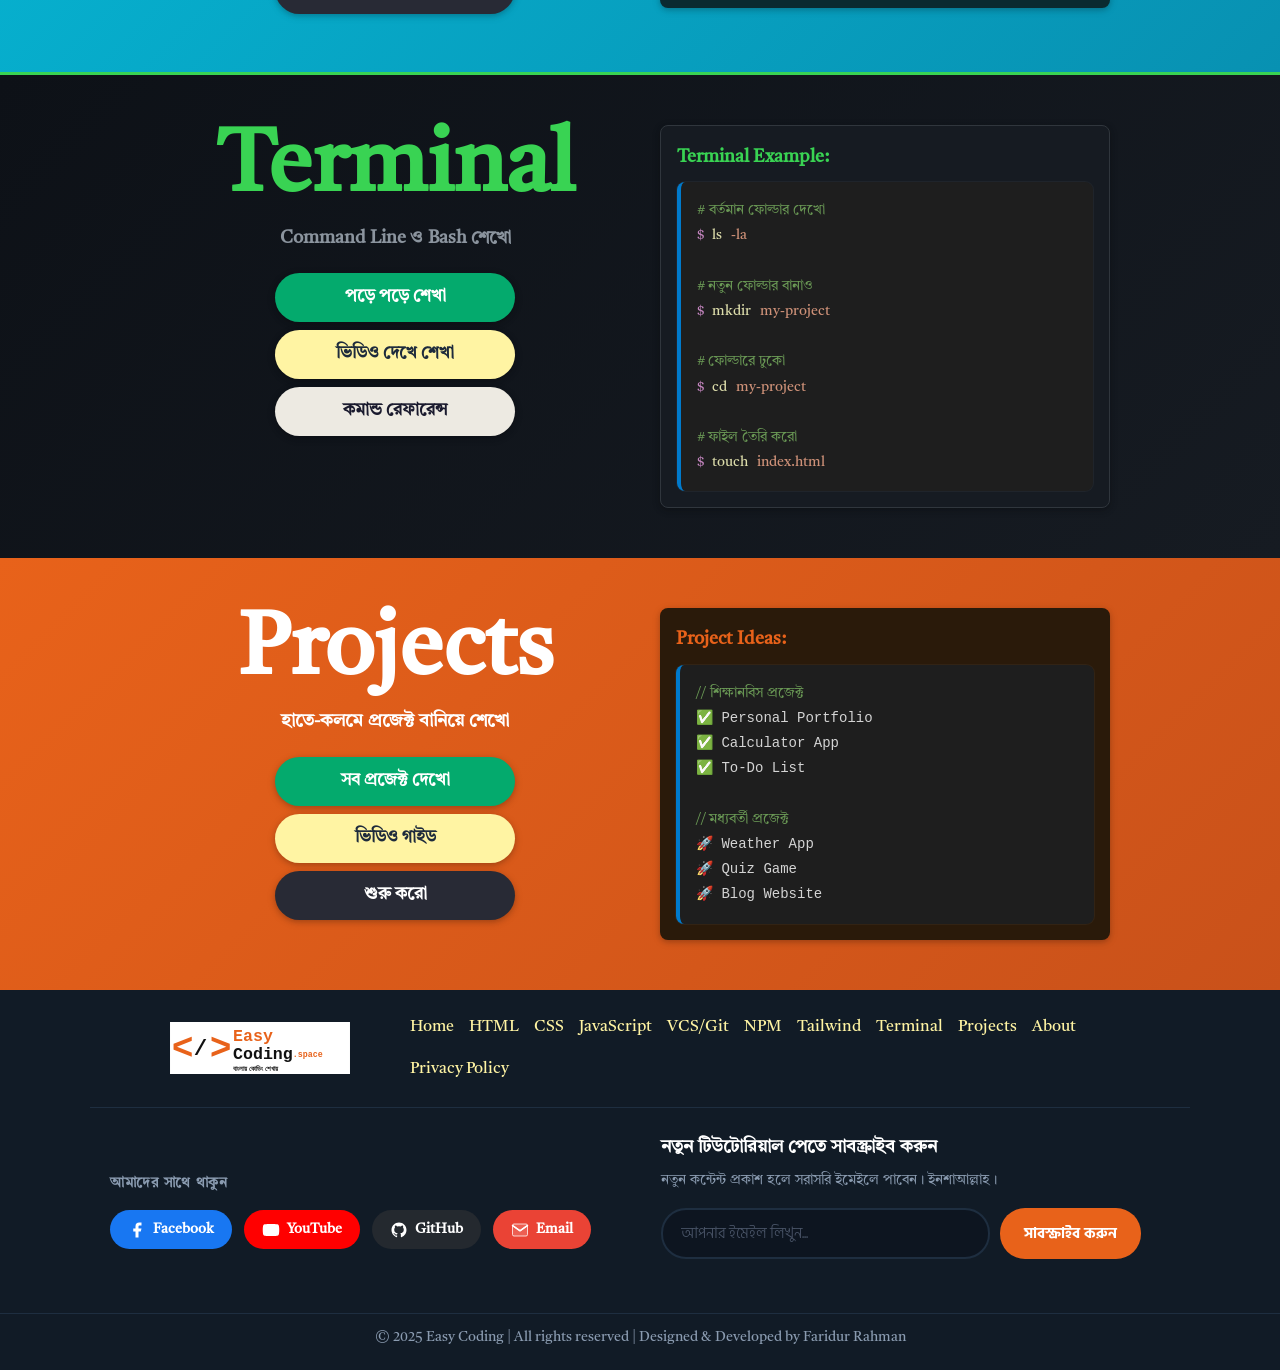
==== commit 2ff665ae: "Fix mobile responsive - footer social & subscribe" ====
--- a/index.html
+++ b/index.html
@@ -72,6 +72,8 @@
             <li><a href="./tailwind.html">Tailwind</a></li>
             <li><a href="./terminal.html">Terminal</a></li>
             <li><a href="./projects.html">Projects</a></li>
+            <li><a href="./about.html">About</a></li>
+            <li><a href="./privacy-policy.html">Privacy Policy</a></li>
           </ul>
         </nav>
         <button class="hamburger" aria-label="মেনু খোলো" aria-expanded="false">
@@ -92,6 +94,8 @@
       <li><a href="./tailwind.html">Tailwind</a></li>
       <li><a href="./terminal.html">Terminal</a></li>
       <li><a href="./projects.html">Projects</a></li>
+      <li><a href="./about.html">About</a></li>
+      <li><a href="./privacy-policy.html">Privacy Policy</a></li>
     </ul>
   </nav>
 
@@ -379,35 +383,41 @@
     </div>
 
     <!-- Social Media -->
+    <div class="footer-bottom-row">
     <div class="footer-social">
       <h4 class="footer-social-title">আমাদের সাথে থাকুন</h4>
       <div class="social-links">
-        <a href="#" class="social-btn facebook" aria-label="Facebook" title="Facebook">
-          <svg viewBox="0 0 24 24" fill="currentColor"><path d="M18 2h-3a5 5 0 0 0-5 5v3H7v4h3v8h4v-8h3l1-4h-4V7a1 1 0 0 1 1-1h3z"/></svg>
+        <a href="#" class="social-btn facebook" aria-label="Facebook">
+          <svg viewBox="0 0 24 24" fill="currentColor" width="18" height="18"><path d="M18 2h-3a5 5 0 0 0-5 5v3H7v4h3v8h4v-8h3l1-4h-4V7a1 1 0 0 1 1-1h3z"/></svg>
           Facebook
         </a>
-        <a href="#" class="social-btn youtube" aria-label="YouTube" title="YouTube">
-          <svg viewBox="0 0 24 24" fill="currentColor"><path d="M22.54 6.42a2.78 2.78 0 0 0-1.95-1.96C18.88 4 12 4 12 4s-6.88 0-8.59.46A2.78 2.78 0 0 0 1.46 6.42 29 29 0 0 0 1 12a29 29 0 0 0 .46 5.58 2.78 2.78 0 0 0 1.95 1.96C5.12 20 12 20 12 20s6.88 0 8.59-.46a2.78 2.78 0 0 0 1.95-1.96A29 29 0 0 0 23 12a29 29 0 0 0-.46-5.58z"/><polygon points="9.75 15.02 15.5 12 9.75 8.98 9.75 15.02" fill="#fff"/></svg>
+        <a href="#" class="social-btn youtube" aria-label="YouTube">
+          <svg viewBox="0 0 24 24" fill="currentColor" width="18" height="18"><path d="M22.54 6.42a2.78 2.78 0 0 0-1.95-1.96C18.88 4 12 4 12 4s-6.88 0-8.59.46A2.78 2.78 0 0 0 1.46 6.42 29 29 0 0 0 1 12a29 29 0 0 0 .46 5.58 2.78 2.78 0 0 0 1.95 1.96C5.12 20 12 20 12 20s6.88 0 8.59-.46a2.78 2.78 0 0 0 1.95-1.96A29 29 0 0 0 23 12a29 29 0 0 0-.46-5.58z"/><polygon points="9.75 15.02 15.5 12 9.75 8.98 9.75 15.02" fill="#fff"/></svg>
           YouTube
         </a>
-        <a href="#" class="social-btn github" aria-label="GitHub" title="GitHub">
-          <svg viewBox="0 0 24 24" fill="currentColor"><path d="M9 19c-5 1.5-5-2.5-7-3m14 6v-3.87a3.37 3.37 0 0 0-.94-2.61c3.14-.35 6.44-1.54 6.44-7A5.44 5.44 0 0 0 20 4.77 5.07 5.07 0 0 0 19.91 1S18.73.65 16 2.48a13.38 13.38 0 0 0-7 0C6.27.65 5.09 1 5.09 1A5.07 5.07 0 0 0 5 4.77a5.44 5.44 0 0 0-1.5 3.78c0 5.42 3.3 6.61 6.44 7A3.37 3.37 0 0 0 9 18.13V22"/></svg>
+        <a href="#" class="social-btn github" aria-label="GitHub">
+          <svg viewBox="0 0 24 24" fill="currentColor" width="18" height="18"><path d="M12 2C6.477 2 2 6.484 2 12.017c0 4.425 2.865 8.18 6.839 9.504.5.092.682-.217.682-.483 0-.237-.008-.868-.013-1.703-2.782.605-3.369-1.343-3.369-1.343-.454-1.158-1.11-1.466-1.11-1.466-.908-.62.069-.608.069-.608 1.003.07 1.531 1.032 1.531 1.032.892 1.53 2.341 1.088 2.91.832.092-.647.35-1.088.636-1.338-2.22-.253-4.555-1.113-4.555-4.951 0-1.093.39-1.988 1.029-2.688-.103-.253-.446-1.272.098-2.65 0 0 .84-.27 2.75 1.026A9.564 9.564 0 0 1 12 6.844a9.59 9.59 0 0 1 2.504.337c1.909-1.296 2.747-1.027 2.747-1.027.546 1.379.202 2.398.1 2.651.64.7 1.028 1.595 1.028 2.688 0 3.848-2.339 4.695-4.566 4.943.359.309.678.92.678 1.855 0 1.338-.012 2.419-.012 2.747 0 .268.18.58.688.482A10.019 10.019 0 0 0 22 12.017C22 6.484 17.522 2 12 2z"/></svg>
           GitHub
         </a>
-        <a href="mailto:ibnhosain014@gmail.com" class="social-btn email" aria-label="Email" title="Email">
-          <svg viewBox="0 0 24 24" fill="none" stroke="currentColor" stroke-width="2"><path d="M4 4h16c1.1 0 2 .9 2 2v12c0 1.1-.9 2-2 2H4c-1.1 0-2-.9-2-2V6c0-1.1.9-2 2-2z"/><polyline points="22,6 12,13 2,6"/></svg>
+        <a href="mailto:ibnhosain014@gmail.com" class="social-btn email" aria-label="Email">
+          <svg viewBox="0 0 24 24" width="18" height="18" fill="none"><path d="M2 6a2 2 0 0 1 2-2h16a2 2 0 0 1 2 2v12a2 2 0 0 1-2 2H4a2 2 0 0 1-2-2V6z" fill="#fff" fill-opacity=".15"/><path d="M2 6l10 7 10-7" stroke="#fff" stroke-width="2" stroke-linecap="round"/><path d="M2 6l10 7" stroke="#fff" stroke-width="2"/><path d="M22 6l-10 7" stroke="#fff" stroke-width="2"/></svg>
           Email
         </a>
       </div>
     </div>
 
     <!-- Newsletter Subscription -->
-    <!-- Newsletter — Brevo -->
+    <!-- Newsletter -->
     <div class="footer-subscribe">
-      <div class="brevo-form-wrap">
-        <iframe width="540" height="305" src="https://975c7de4.sibforms.com/v2/serve/[base64]" frameborder="0" scrolling="auto" allowfullscreen style="display: block;margin-left: auto;margin-right: auto;max-width: 100%;"></iframe>
-      </div>
+      <h4 class="subscribe-title">নতুন টিউটোরিয়াল পেতে সাবস্ক্রাইব করুন</h4>
+      <p class="subscribe-desc">নতুন কন্টেন্ট প্রকাশ হলে সরাসরি ইমেইলে পাবেন। ইনশাআল্লাহ।</p>
+      <div class="subscribe-row">
+        <input type="email" id="sib-email" class="subscribe-input" placeholder="আপনার ইমেইল লিখুন..." required />
+        <button type="button" class="subscribe-btn" onclick="sibSubmit()">সাবস্ক্রাইব করুন</button>
+      </div>
+      <p class="subscribe-msg" id="sib-msg"></p>
     </div>
+    </div><!-- footer-bottom-row -->
 
     <div class="copyright">
       © 2025 Easy Coding | All rights reserved | Designed &amp; Developed by Faridur Rahman
--- a/css/min.css
+++ b/css/min.css
@@ -1,11 +1,13 @@
 /* ============================================================
-   min.css — DevShikhi | সম্পূর্ণ রেসপনসিভ
-   index.html + html.html উভয় পেইজের জন্য
+   min.css — Easy Coding Space
+   index.html + tutorial pages উভয়ের জন্য
 ============================================================ */
 
 @import url('https://fonts.googleapis.com/css2?family=Tiro+Bangla:ital@0;1&display=swap');
 
-/* ── Variables ── */
+/* ============================================================
+   VARIABLES
+============================================================ */
 :root {
   --accent: #04aa6d;
   --accent2: #fff4a3;
@@ -15,7 +17,9 @@
   --sidebar-w: 230px;
 }
 
-/* ── Reset ── */
+/* ============================================================
+   RESET
+============================================================ */
 *,
 *::before,
 *::after {
@@ -46,16 +50,17 @@
 a {
   text-decoration: none;
 }
-.lik_text{
+
+img {
+  max-width: 100%;
+  height: auto;
+  display: block;
+}
+
+.lik_text {
   color: #fff !important;
   font-weight: 500;
   text-decoration: underline;
-}
-
-img{
-  max-width: 100%;
-  height: auto;
-  display: block;
 }
 
 /* ============================================================
@@ -66,8 +71,8 @@
   top: 0;
   left: 0;
   width: 100%;
-   padding: 20px 0;
   height: var(--header-h);
+  padding: 20px 0;
   background: rgba(245, 241, 232, 0.97);
   border-bottom: 2px solid var(--border);
   box-shadow: 0 4px 12px rgba(0, 0, 0, .06);
@@ -122,6 +127,29 @@
 
 .nav-list li a:hover {
   color: var(--accent);
+}
+
+/* ── Nav Active ── */
+.nav-list li a.nav-active {
+  color: var(--accent) !important;
+  font-weight: 700;
+  position: relative;
+}
+
+.nav-list li a.nav-active::after {
+  content: '';
+  position: absolute;
+  bottom: -5px;
+  left: 0;
+  width: 100%;
+  height: 2px;
+  background: var(--accent);
+  border-radius: 2px;
+}
+
+.nav-drawer ul li a.nav-active {
+  background: var(--accent) !important;
+  color: #fff !important;
 }
 
 /* ── Hamburger ── */
@@ -199,7 +227,7 @@
 }
 
 /* ============================================================
-   TUTORIAL PAGE LAYOUT (.wrapper + aside + .content)
+   TUTORIAL PAGE LAYOUT
 ============================================================ */
 .wrapper {
   padding-top: var(--header-h);
@@ -211,7 +239,7 @@
   align-items: flex-start;
 }
 
-/* ── Sidebar — Desktop ── */
+/* ── Sidebar ── */
 aside {
   width: var(--sidebar-w);
   flex-shrink: 0;
@@ -277,7 +305,7 @@
 }
 
 /* ============================================================
-   INDEX PAGE — HERO SECTION
+   INDEX PAGE — HERO
 ============================================================ */
 .hero-section {
   padding: calc(var(--header-h) + 50px) 20px 70px;
@@ -294,10 +322,6 @@
   background-color: #282a35;
 }
 
-.ws-light-green {
-  background-color: #E37933 !important;
-}
-
 .hero-content {
   max-width: 800px;
   margin: 0 auto;
@@ -350,6 +374,11 @@
   text-align: center;
 }
 
+.topic-code {
+  flex: 1;
+  min-width: 0;
+}
+
 .topic-title {
   font-size: clamp(2.5rem, 10vw, 88px);
   font-weight: 700;
@@ -361,11 +390,6 @@
   font-size: clamp(0.9rem, 3vw, 18px);
   font-weight: 600;
   margin-bottom: 20px;
-}
-
-.topic-code {
-  flex: 1;
-  min-width: 0;
 }
 
 /* ── Buttons ── */
@@ -408,7 +432,7 @@
   color: #1E2B3C;
 }
 
-/* ── Code Card (index page) ── */
+/* ── Code Card ── */
 .code-card {
   background: #E0DBD2;
   border-radius: 8px;
@@ -496,19 +520,161 @@
   color: #D4D4D4;
 }
 
-/* ── Section Colors ── */
+/* ============================================================
+   INDEX PAGE — SECTION BRAND COLORS
+============================================================ */
+
+/* HTML5 */
+.ws-light-green {
+  background-color: #E44D26 !important;
+}
+
+.ws-light-green .topic-title,
+.ws-light-green .topic-desc {
+  color: #fff !important;
+}
+
+.ws-light-green .code-card h3 {
+  color: #1A1A2E;
+}
+
+/* CSS3 */
 .css-section {
-  background-color: #42A5F5 !important;
+  background-color: #264DE4 !important;
   padding: 50px 0;
 }
 
+.css-section .topic-title,
+.css-section .topic-desc {
+  color: #fff !important;
+}
+
+.css-section .code-card h3 {
+  color: #1A1A2E;
+}
+
+/* JavaScript */
 .js-section {
   background-color: #F7DF1E !important;
   padding: 50px 0;
 }
 
+.js-section .topic-title,
+.js-section .topic-desc {
+  color: #1A1A2E !important;
+}
+
 .js-section .code-card h3 {
   color: var(--dark);
+}
+
+/* Git */
+.vcs-section {
+  background-color: #F05033 !important;
+  background-image: linear-gradient(135deg, #F05033 0%, #DE4C2C 100%) !important;
+  padding: 50px 0;
+}
+
+.vcs-section .topic-title,
+.vcs-section .topic-desc {
+  color: #fff !important;
+}
+
+.vcs-section .code-card {
+  background: #2D1A17;
+}
+
+.vcs-section .code-card h3 {
+  color: #F05033;
+}
+
+/* NPM */
+.npm-section {
+  background-color: #CB3837 !important;
+  background-image: linear-gradient(135deg, #CB3837 0%, #A52C2C 100%) !important;
+  padding: 50px 0;
+}
+
+.npm-section .topic-title,
+.npm-section .topic-desc {
+  color: #fff !important;
+}
+
+.npm-section .code-card {
+  background: #2A1A1A;
+}
+
+.npm-section .code-card h3 {
+  color: #CB3837;
+}
+
+/* Tailwind */
+.tailwind-section {
+  background-color: #06B6D4 !important;
+  background-image: linear-gradient(135deg, #06B6D4 0%, #0891B2 100%) !important;
+  padding: 50px 0;
+}
+
+.tailwind-section .topic-title,
+.tailwind-section .topic-desc {
+  color: #fff !important;
+}
+
+.tailwind-section .code-card {
+  background: #0A2A30;
+}
+
+.tailwind-section .code-card h3 {
+  color: #06B6D4;
+}
+
+/* Terminal */
+.terminal-section {
+  background-color: #0D1117 !important;
+  background-image: linear-gradient(135deg, #0D1117 0%, #161B22 100%) !important;
+  border-top: 3px solid #39D353;
+  padding: 50px 0;
+}
+
+.terminal-section .topic-title {
+  color: #39D353 !important;
+}
+
+.terminal-section .topic-desc {
+  color: #8B949E !important;
+}
+
+.terminal-section .code-card {
+  background: #161B22;
+  border: 1px solid #30363D;
+}
+
+.terminal-section .code-card h3 {
+  color: #39D353;
+}
+
+.terminal-section .tut-button.btn-light {
+  color: #1A1A2E;
+}
+
+/* Projects */
+.projects-section {
+  background-color: #E8621A !important;
+  background-image: linear-gradient(135deg, #E8621A 0%, #C9511A 100%) !important;
+  padding: 50px 0;
+}
+
+.projects-section .topic-title,
+.projects-section .topic-desc {
+  color: #fff !important;
+}
+
+.projects-section .code-card {
+  background: #2A1A0A;
+}
+
+.projects-section .code-card h3 {
+  color: #E8621A;
 }
 
 /* ============================================================
@@ -519,6 +685,7 @@
   background: #111B26;
 }
 
+/* ── Nav Links ── */
 .footer-top {
   max-width: 980px;
   margin: 0 auto;
@@ -526,7 +693,7 @@
   align-items: center;
   gap: 60px;
   padding: 24px 20px;
-  flex-wrap: wrap;
+  flex-wrap: nowrap;
 }
 
 .footer-logo img {
@@ -535,7 +702,7 @@
 
 .footer-nav {
   display: flex;
-  gap: 30px;
+  gap: 15px;
   flex-wrap: wrap;
 }
 
@@ -550,6 +717,174 @@
   color: var(--accent);
 }
 
+/* ── Social + Subscribe Row ── */
+.footer-bottom-row {
+  max-width: 1100px;
+  margin: 0 auto;
+  padding: 24px 20px;
+  border-top: 1px solid #1E2E40;
+  display: flex;
+  align-items: center;
+  gap: 70px;
+  flex-wrap: nowrap;
+}
+
+.footer-bottom-row .footer-social {
+  max-width: none;
+  margin: 0;
+  padding: 0;
+  border-top: none;
+  flex: 0 0 auto;
+}
+
+.footer-bottom-row .footer-subscribe {
+  max-width: none;
+  margin: 0;
+  padding: 0 !important;
+  border-top: none !important;
+  flex: 1;
+  min-width: 260px;
+}
+
+/* ── Social Buttons ── */
+.footer-social-title {
+  color: #8A9BB0;
+  font-size: 14px;
+  font-weight: 600;
+  margin-bottom: 14px;
+  text-transform: uppercase;
+  letter-spacing: 0.05em;
+}
+
+.social-links {
+  display: flex;
+  gap: 12px;
+  flex-wrap: wrap;
+}
+
+.social-btn {
+  display: inline-flex;
+  align-items: center;
+  gap: 7px;
+  padding: 8px 18px;
+  border-radius: 25px;
+  font-size: 14px;
+  font-weight: 600;
+  transition: opacity .2s, transform .15s;
+  text-decoration: none;
+}
+
+.social-btn:hover {
+  opacity: .85;
+  transform: translateY(-2px);
+}
+
+.social-btn svg {
+  width: 18px;
+  height: 18px;
+  flex-shrink: 0;
+}
+
+.social-btn.facebook {
+  background: #1877F2;
+  color: #fff;
+}
+
+.social-btn.youtube {
+  background: #FF0000;
+  color: #fff;
+}
+
+.social-btn.github {
+  background: #24292F;
+  color: #fff;
+}
+
+.social-btn.email {
+  background: #EA4335;
+  color: #fff;
+}
+
+/* Gmail red */
+.social-btn.email svg {
+  stroke: #fff !important;
+}
+
+/* ── Subscribe Form ── */
+.subscribe-title {
+  color: #fff;
+  font-size: 18px;
+  font-weight: 700;
+  margin-bottom: 6px;
+}
+
+.subscribe-desc {
+  color: #8A9BB0;
+  font-size: 14px;
+  margin-bottom: 16px;
+}
+
+.subscribe-row {
+  display: flex;
+  gap: 10px;
+  flex-wrap: wrap;
+  max-width: 480px;
+}
+
+.subscribe-input {
+  flex: 1;
+  min-width: 200px;
+  padding: 11px 18px;
+  border-radius: 25px;
+  border: 2px solid #1E2E40;
+  background: #0D1520;
+  color: #fff;
+  font-size: 15px;
+  font-family: 'Hind Siliguri', sans-serif;
+  outline: none;
+  transition: border-color .2s;
+}
+
+.subscribe-input::placeholder {
+  color: #4A5568;
+}
+
+.subscribe-input:focus {
+  border-color: #E8621A;
+}
+
+.subscribe-btn {
+  padding: 11px 24px;
+  border-radius: 25px;
+  background: #E8621A;
+  color: #fff;
+  font-size: 15px;
+  font-weight: 700;
+  font-family: 'Hind Siliguri', sans-serif;
+  border: none;
+  cursor: pointer;
+  white-space: nowrap;
+  transition: opacity .2s, transform .15s;
+}
+
+.subscribe-btn:hover {
+  opacity: .88;
+  transform: translateY(-1px);
+}
+
+.subscribe-btn:disabled {
+  opacity: .6;
+  cursor: not-allowed;
+}
+
+.subscribe-msg {
+  margin-top: 10px;
+  font-size: 14px;
+  font-weight: 600;
+  min-height: 20px;
+}
+
+/* ── Copyright ── */
 .copyright {
   text-align: center;
   color: #8A9BB0;
@@ -567,7 +902,7 @@
   }
 
   .content {
-    padding: 20px 20px;
+    padding: 20px;
   }
 
   aside ul li a {
@@ -585,7 +920,7 @@
   }
 
   .content {
-    padding: 16px 16px;
+    padding: 16px;
   }
 
   .topic-inner {
@@ -600,7 +935,7 @@
 }
 
 /* ============================================================
-   RESPONSIVE — 768px  (mobile breakpoint)
+   RESPONSIVE — 768px
 ============================================================ */
 @media (max-width: 768px) {
   :root {
@@ -623,7 +958,7 @@
     display: block;
   }
 
-  /* ── Sidebar drawer ── */
+  /* Sidebar drawer */
   aside {
     position: fixed;
     top: 0;
@@ -709,7 +1044,7 @@
     flex-shrink: 0;
   }
 
-  /* ── Tutorial layout ── */
+  /* Layout */
   .d_flex {
     flex-direction: column;
   }
@@ -719,7 +1054,7 @@
     width: 100%;
   }
 
-  /* ── Index: Hero ── */
+  /* Hero */
   .hero-section {
     padding: calc(var(--header-h) + 30px) 16px 50px;
   }
@@ -734,14 +1069,21 @@
     margin-top: 14px;
   }
 
-  /* ── Index: Topic sections ── */
+  /* Topic sections */
   .topic-section {
     padding: 36px 0;
   }
 
+  .vcs-section,
+  .npm-section,
+  .tailwind-section,
+  .terminal-section,
+  .projects-section {
+    padding: 36px 0;
+  }
+
   .topic-inner {
     flex-direction: column;
-    /* ← text + code উপর-নিচে */
     gap: 20px;
     padding: 0 16px;
   }
@@ -760,7 +1102,6 @@
     margin-bottom: 14px;
   }
 
-  /* ── Buttons full-width ── */
   .tut-button {
     width: 100%;
     max-width: 360px;
@@ -768,7 +1109,6 @@
     margin: 6px auto;
   }
 
-  /* ── Code card ── */
   .code-card {
     padding: 12px;
   }
@@ -781,7 +1121,7 @@
     font-size: 0.72rem;
   }
 
-  /* ── Footer ── */
+  /* Footer */
   .footer-top {
     flex-direction: column;
     gap: 16px;
@@ -802,6 +1142,31 @@
     font-size: 13px;
     padding: 10px 16px 16px;
   }
+
+  .footer-bottom-row {
+    flex-direction: column;
+    gap: 28px;
+    padding: 20px 16px;
+  }
+
+  .footer-social {
+    padding: 16px 16px 8px;
+    text-align: center;
+  }
+
+  .footer-social-title {
+    text-align: center;
+  }
+
+  .social-links {
+    justify-content: center;
+    gap: 8px;
+  }
+
+  .social-btn {
+    padding: 7px 12px;
+    font-size: 13px;
+  }
 }
 
 /* ============================================================
@@ -843,6 +1208,30 @@
   .content {
     padding: 10px 10px 88px;
   }
+
+  .social-links {
+    gap: 6px;
+  }
+
+  .social-btn {
+    padding: 6px 10px;
+    font-size: 12px;
+  }
+
+  .social-btn svg {
+    width: 15px;
+    height: 15px;
+  }
+
+  .subscribe-row {
+    flex-direction: column;
+    max-width: 100%;
+  }
+
+  .subscribe-input,
+  .subscribe-btn {
+    width: 100%;
+  }
 }
 
 /* ============================================================
@@ -874,41 +1263,6 @@
   .content {
     padding: 8px 8px 88px;
   }
-}
-
-
-/* ============================================================
-   HEADER NAV ACTIVE
-============================================================ */
-
-/* Header nav — active পেইজের link */
-.nav-list li a.nav-active {
-  color: var(--accent) !important;
-  font-weight: 700;
-  position: relative;
-}
-.nav-list li a.nav-active {
-  color: var(--accent) !important;
-  font-weight: 700;
-  position: relative;
-}
-
-/* নিচে সরু সবুজ আন্ডারলাইন */
-.nav-list li a.nav-active::after {
-  content: '';
-  position: absolute;
-  bottom: -5px;
-  left: 0;
-  width: 100%;
-  height: 2px;
-  background: var(--accent);
-  border-radius: 2px;
-}
-
-/* Mobile drawer — active link */
-.nav-drawer ul li a.nav-active {
-  background: var(--accent) !important;
-  color: #fff !important;
 }
 
 /* ============================================================
@@ -946,173 +1300,4 @@
     white-space: pre-wrap;
     font-size: 9pt;
   }
-}
-
-/* ============================================================
-   NEW TOPIC SECTIONS — VCS, NPM, Tailwind, Terminal, Projects
-============================================================ */
-.vcs-section      { background-color: #F05033 !important; padding: 50px 0; } /* Git orange-red */
-.npm-section      { background-color: #CB3837 !important; padding: 50px 0; } /* NPM red */
-.tailwind-section { background-color: #0EA5E9 !important; padding: 50px 0; } /* Tailwind sky */
-.terminal-section { background-color: #1A1A2E !important; padding: 50px 0; } /* Dark navy */
-.projects-section { background-color: #E8621A !important; padding: 50px 0; } /* Brand orange */
-
-.terminal-section .topic-title,
-.terminal-section .topic-desc { color: #fff !important; }
-.terminal-section .topic-text .tut-button.btn-light { color: #1A1A2E; }
-
-/* ============================================================
-   FOOTER — SOCIAL MEDIA
-============================================================ */
-.footer-social {
-  max-width: 980px;
-  margin: 0 auto;
-  padding: 24px 20px 8px;
-  border-top: 1px solid #1E2E40;
-}
-
-.footer-social-title {
-  color: #8A9BB0;
-  font-size: 14px;
-  font-weight: 600;
-  margin-bottom: 14px;
-  text-transform: uppercase;
-  letter-spacing: 0.05em;
-}
-
-.social-links {
-  display: flex;
-  gap: 12px;
-  flex-wrap: wrap;
-}
-
-.social-btn {
-  display: inline-flex;
-  align-items: center;
-  gap: 7px;
-  padding: 8px 18px;
-  border-radius: 25px;
-  font-size: 14px;
-  font-weight: 600;
-  transition: opacity .2s, transform .15s;
-  text-decoration: none;
-}
-
-.social-btn:hover {
-  opacity: .85;
-  transform: translateY(-2px);
-}
-
-.social-btn svg {
-  width: 18px;
-  height: 18px;
-  flex-shrink: 0;
-}
-
-.social-btn.facebook { background: #1877F2; color: #fff; }
-.social-btn.youtube  { background: #FF0000; color: #fff; }
-.social-btn.github   { background: #24292F; color: #fff; }
-.social-btn.email    { background: #E8621A; color: #fff; }
-
-/* ============================================================
-   FOOTER — NEWSLETTER SUBSCRIBE
-============================================================ */
-.footer-subscribe {
-  max-width: 980px;
-  margin: 0 auto;
-  padding: 24px 20px;
-  border-top: 1px solid #1E2E40;
-}
-
-.subscribe-title {
-  color: #fff;
-  font-size: 18px;
-  font-weight: 700;
-  margin-bottom: 6px;
-}
-
-.subscribe-desc {
-  color: #8A9BB0;
-  font-size: 14px;
-  margin-bottom: 16px;
-}
-
-.subscribe-row {
-  display: flex;
-  gap: 10px;
-  flex-wrap: wrap;
-  max-width: 520px;
-}
-
-.subscribe-input {
-  flex: 1;
-  min-width: 220px;
-  padding: 11px 18px;
-  border-radius: 25px;
-  border: 2px solid #1E2E40;
-  background: #0D1520;
-  color: #fff;
-  font-size: 15px;
-  font-family: 'Hind Siliguri', sans-serif;
-  outline: none;
-  transition: border-color .2s;
-}
-
-.subscribe-input::placeholder { color: #4A5568; }
-.subscribe-input:focus { border-color: #E8621A; }
-
-.subscribe-btn {
-  padding: 11px 26px;
-  border-radius: 25px;
-  background: #E8621A;
-  color: #fff;
-  font-size: 15px;
-  font-weight: 700;
-  font-family: 'Hind Siliguri', sans-serif;
-  border: none;
-  cursor: pointer;
-  transition: opacity .2s, transform .15s;
-  white-space: nowrap;
-}
-
-.subscribe-btn:hover {
-  opacity: .88;
-  transform: translateY(-1px);
-}
-
-/* ============================================================
-   RESPONSIVE — Footer social & subscribe
-============================================================ */
-@media (max-width: 600px) {
-  .social-links { gap: 8px; }
-  .social-btn { padding: 7px 14px; font-size: 13px; }
-  .subscribe-row { flex-direction: column; }
-  .subscribe-input, .subscribe-btn { width: 100%; }
-}
-
-/* Brevo iframe wrap */
-.brevo-form-wrap {
-  max-width: 540px;
-  border-radius: 12px;
-  overflow: hidden;
-  background: #0D1520;
-  border: 1px solid #1E2E40;
-}
-
-.brevo-form-wrap iframe {
-  border-radius: 12px;
-}
-
-/* Subscribe section compact */
-.footer-subscribe {
-  max-width: 980px;
-  margin: 0 auto;
-  padding: 8px 20px 0;
-  border-top: 1px solid #1E2E40;
-}
-
-.brevo-form-wrap {
-  border-radius: 0;
-  background: transparent;
-  border: none;
-}
+}
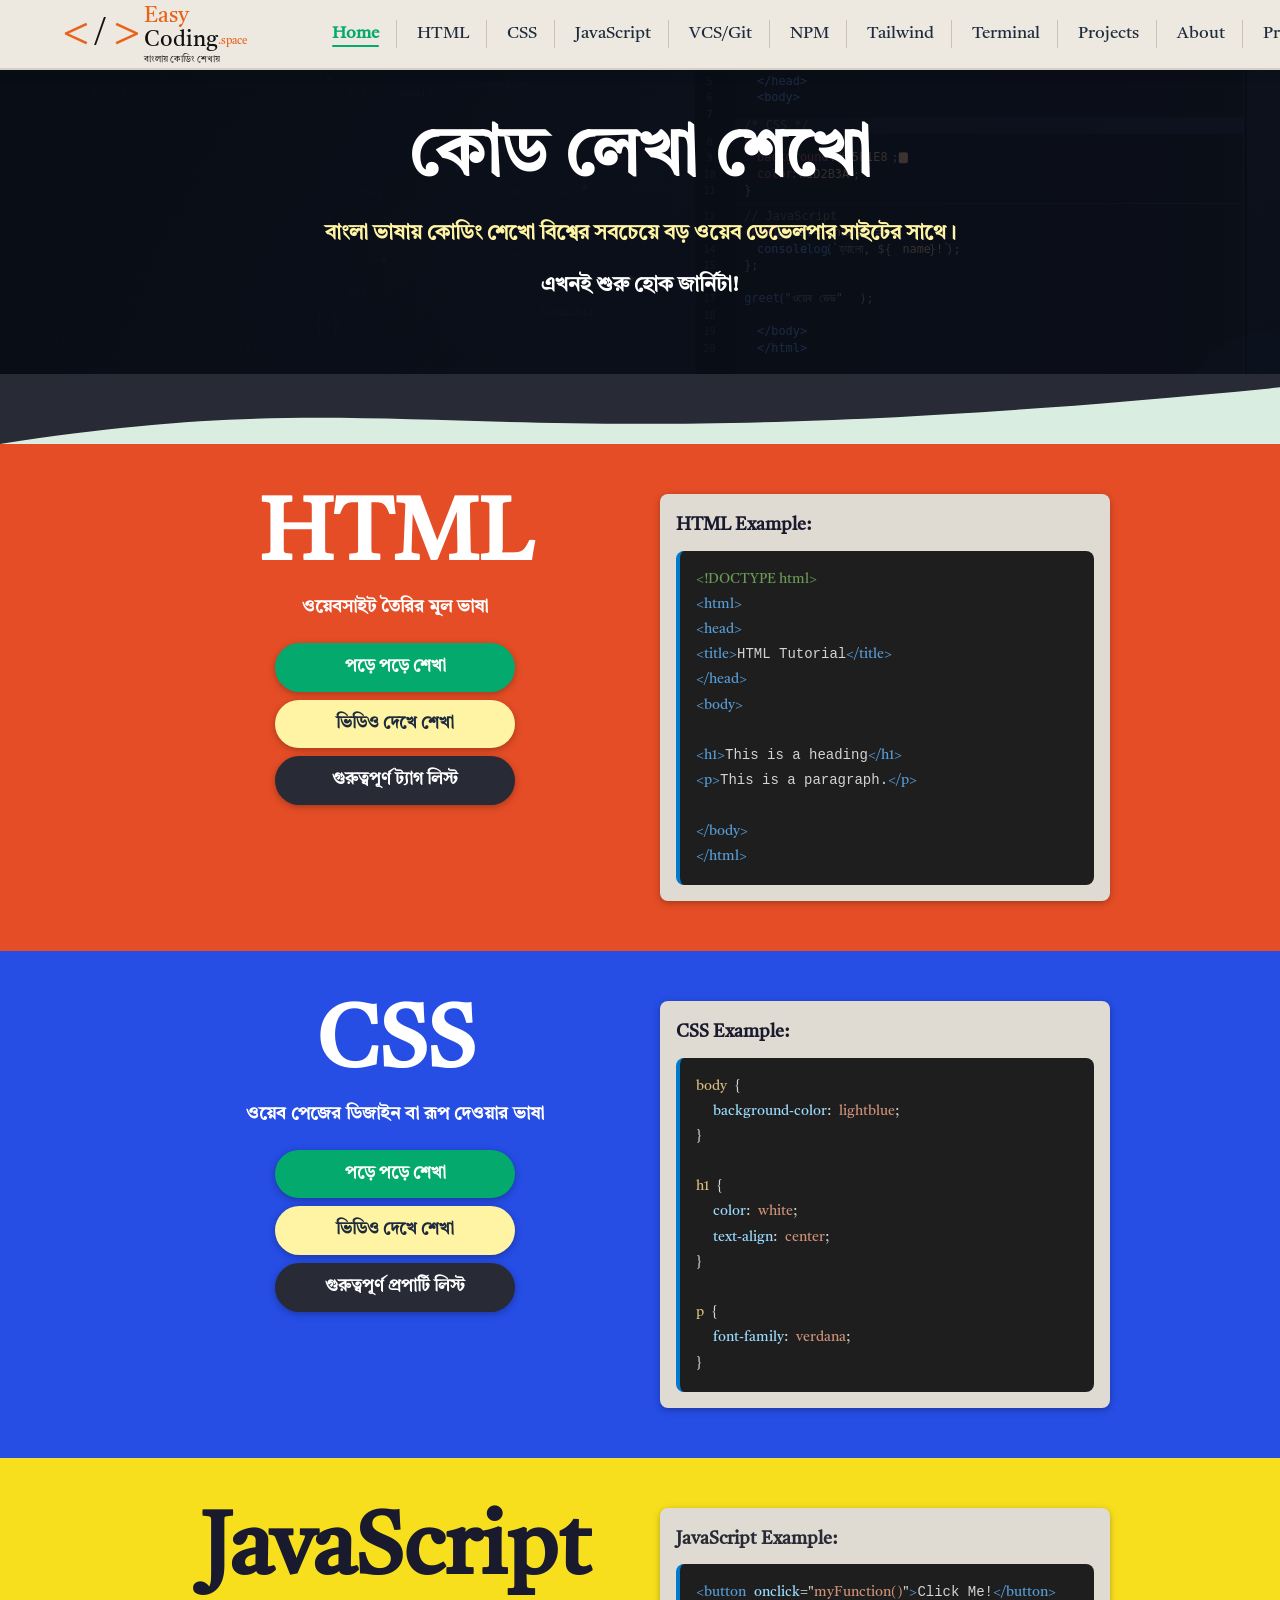
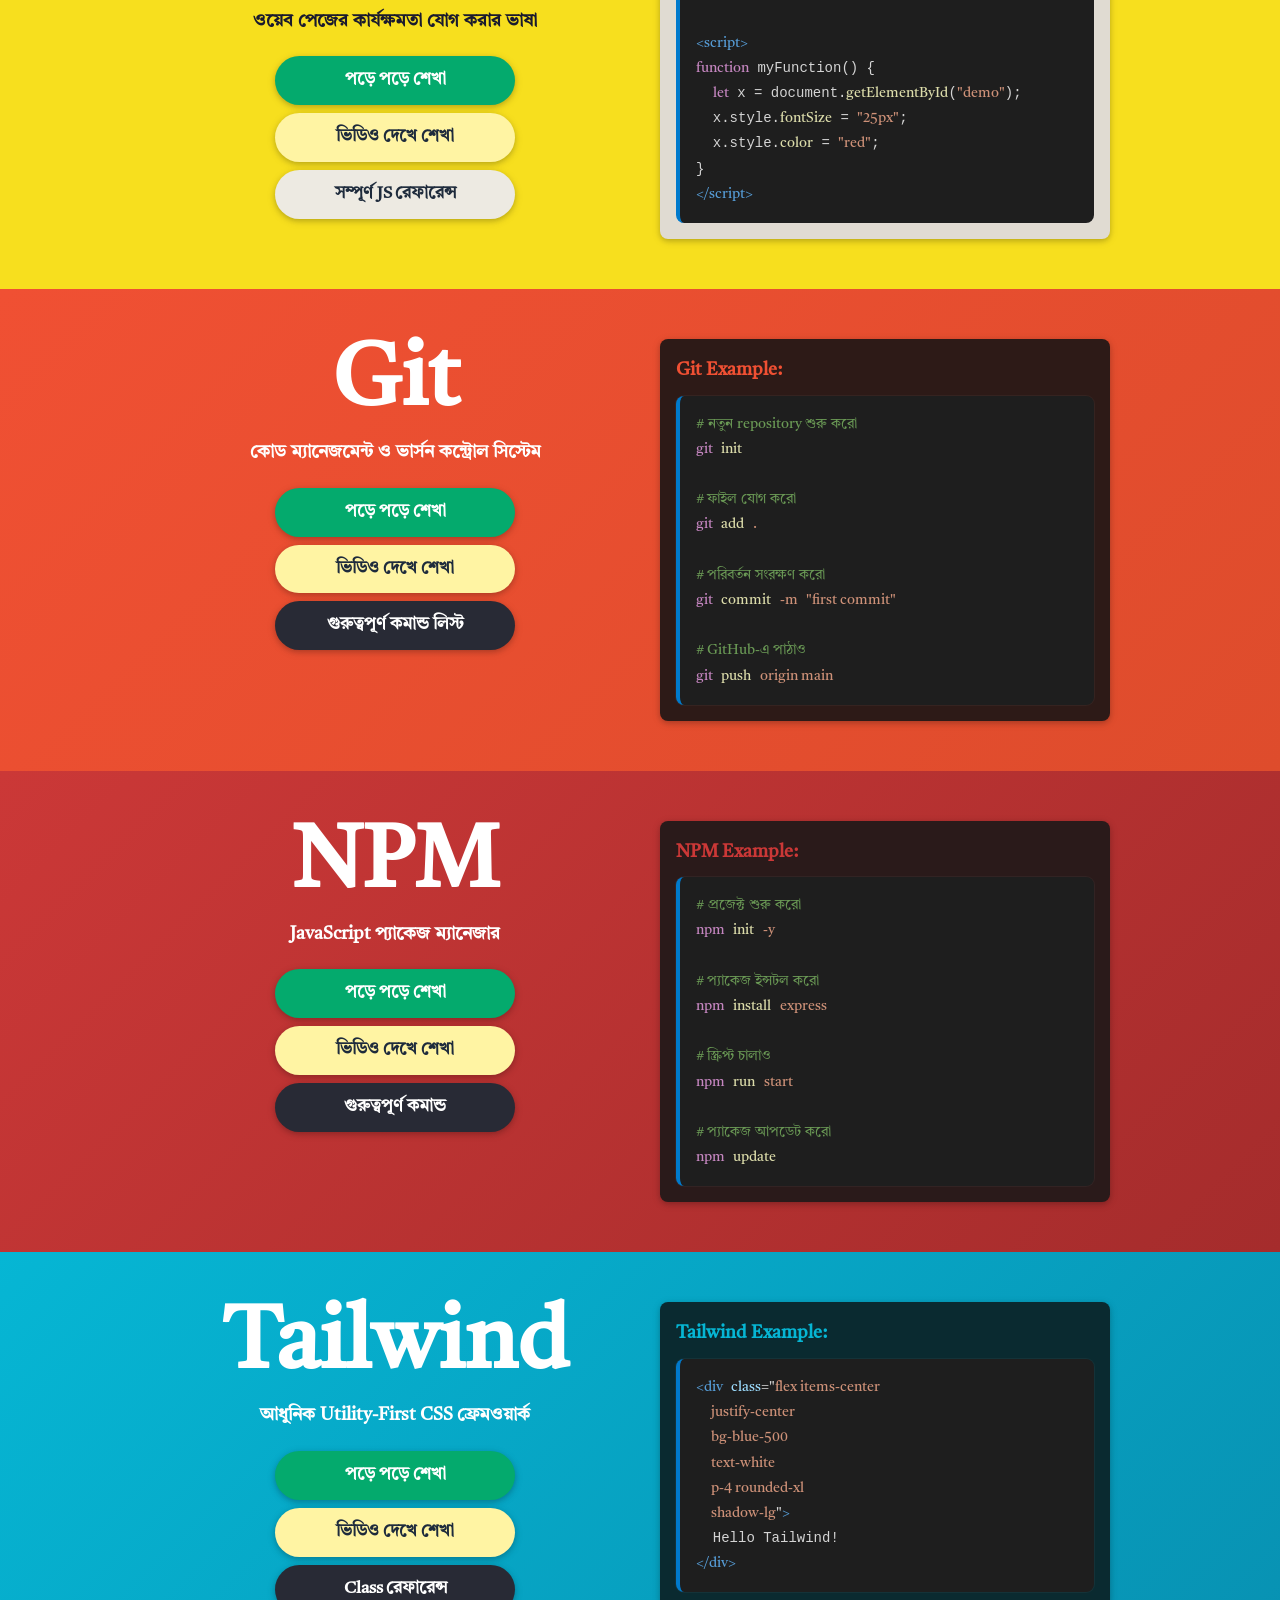
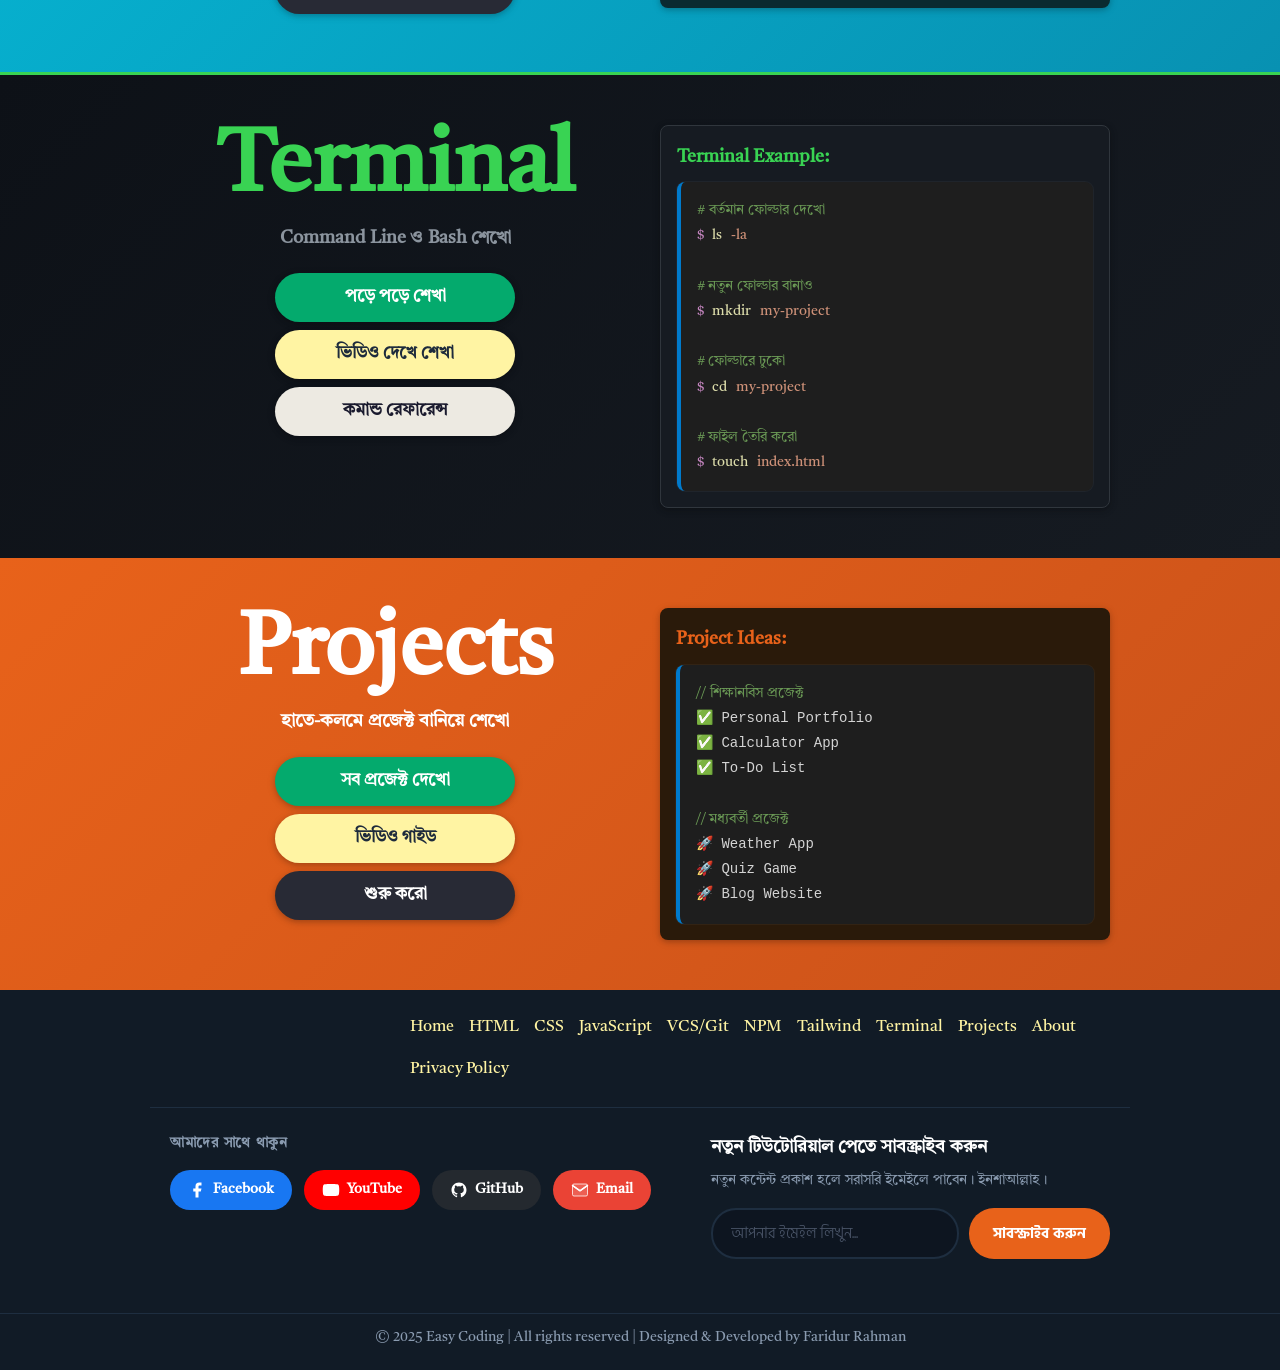
==== commit 62680f28: "Fix mobile tuch  responsive" ====
--- a/index.html
+++ b/index.html
@@ -29,7 +29,9 @@
   <link rel="apple-touch-icon" sizes="180x180" href="./images/favicon-180x180.png" />
   <link rel="preconnect" href="https://fonts.googleapis.com" />
   <link rel="preconnect" href="https://fonts.gstatic.com" crossorigin />
-  <link href="https://fonts.googleapis.com/css2?family=Hind+Siliguri:wght@300;400;500;600;700&display=swap" rel="stylesheet" />
+  <link rel="preload" as="style" href="https://fonts.googleapis.com/css2?family=Hind+Siliguri:wght@400;600;700&display=swap" />
+  <link rel="stylesheet" href="https://fonts.googleapis.com/css2?family=Hind+Siliguri:wght@400;600;700&display=swap" media="print" onload="this.media='all'" />
+  <noscript><link rel="stylesheet" href="https://fonts.googleapis.com/css2?family=Hind+Siliguri:wght@400;600;700&display=swap" /></noscript>
   <link rel="stylesheet" href="./css/style.css" />
   <link rel="stylesheet" href="./css/min.css" />
   <script type="application/ld+json">
--- a/css/min.css
+++ b/css/min.css
@@ -3,16 +3,16 @@
    index.html + tutorial pages উভয়ের জন্য
 ============================================================ */
 
-@import url('https://fonts.googleapis.com/css2?family=Tiro+Bangla:ital@0;1&display=swap');
+@import url('https://fonts.googleapis.com/css2?family=Tiro+Bangla:ital@0;1&family=Hind+Siliguri:wght@400;600;700&display=swap');
 
 /* ============================================================
    VARIABLES
 ============================================================ */
 :root {
-  --accent: #04aa6d;
-  --accent2: #fff4a3;
-  --dark: #282a35;
-  --border: #D5CFC6;
+  --accent:   #04aa6d;
+  --accent2:  #fff4a3;
+  --dark:     #282a35;
+  --border:   #D5CFC6;
   --header-h: 70px;
   --sidebar-w: 230px;
 }
@@ -20,9 +20,7 @@
 /* ============================================================
    RESET
 ============================================================ */
-*,
-*::before,
-*::after {
+*, *::before, *::after {
   padding: 0;
   margin: 0;
   box-sizing: border-box;
@@ -43,13 +41,8 @@
   line-height: 1.7;
 }
 
-ul {
-  list-style: none;
-}
-
-a {
-  text-decoration: none;
-}
+ul  { list-style: none; }
+a   { text-decoration: none; }
 
 img {
   max-width: 100%;
@@ -68,14 +61,13 @@
 ============================================================ */
 header {
   position: fixed;
-  top: 0;
-  left: 0;
+  top: 0; left: 0;
   width: 100%;
   height: var(--header-h);
   padding: 20px 0;
   background: rgba(245, 241, 232, 0.97);
   border-bottom: 2px solid var(--border);
-  box-shadow: 0 4px 12px rgba(0, 0, 0, .06);
+  box-shadow: 0 4px 12px rgba(0,0,0,.06);
   z-index: 1000;
   backdrop-filter: blur(4px);
 }
@@ -112,9 +104,7 @@
   padding-left: 20px;
 }
 
-.nav-list li.bor_none {
-  border: none;
-}
+.nav-list li.bor_none { border: none; }
 
 .nav-list li a {
   font-size: 17px;
@@ -125,9 +115,7 @@
   white-space: nowrap;
 }
 
-.nav-list li a:hover {
-  color: var(--accent);
-}
+.nav-list li a:hover { color: var(--accent); }
 
 /* ── Nav Active ── */
 .nav-list li a.nav-active {
@@ -139,8 +127,7 @@
 .nav-list li a.nav-active::after {
   content: '';
   position: absolute;
-  bottom: -5px;
-  left: 0;
+  bottom: -5px; left: 0;
   width: 100%;
   height: 2px;
   background: var(--accent);
@@ -175,42 +162,28 @@
   transition: all .28s ease;
 }
 
-.hamburger.open span:nth-child(1) {
-  transform: translateY(8.5px) rotate(45deg);
-}
-
-.hamburger.open span:nth-child(2) {
-  opacity: 0;
-  transform: scaleX(0);
-}
-
-.hamburger.open span:nth-child(3) {
-  transform: translateY(-8.5px) rotate(-45deg);
-}
+.hamburger.open span:nth-child(1) { transform: translateY(8.5px) rotate(45deg); }
+.hamburger.open span:nth-child(2) { opacity: 0; transform: scaleX(0); }
+.hamburger.open span:nth-child(3) { transform: translateY(-8.5px) rotate(-45deg); }
 
 /* ── Mobile Nav Drawer ── */
 .nav-drawer {
   display: none;
   position: fixed;
-  top: var(--header-h);
-  left: 0;
+  top: var(--header-h); left: 0;
   width: 100%;
   background: #F5F1E8;
   border-bottom: 2px solid var(--border);
-  box-shadow: 0 8px 24px rgba(0, 0, 0, .10);
+  box-shadow: 0 8px 24px rgba(0,0,0,.10);
   z-index: 999;
   padding: 8px 0 16px;
   transform: translateY(-110%);
   transition: transform .3s ease;
 }
 
-.nav-drawer.open {
-  transform: translateY(0);
-}
-
-.nav-drawer ul li {
-  border-bottom: 1px solid var(--border);
-}
+.nav-drawer.open { transform: translateY(0); }
+
+.nav-drawer ul li { border-bottom: 1px solid var(--border); }
 
 .nav-drawer ul li a {
   display: block;
@@ -253,22 +226,12 @@
   scrollbar-color: #B0C8DE #E8F1FA;
 }
 
-aside::-webkit-scrollbar {
-  width: 4px;
-}
-
-aside::-webkit-scrollbar-thumb {
-  background: #B0C8DE;
-  border-radius: 4px;
-}
-
-aside ul {
-  flex-direction: column;
-}
-
-aside ul li {
-  border-bottom: 1px solid rgba(160, 190, 220, .3);
-}
+aside::-webkit-scrollbar       { width: 4px; }
+aside::-webkit-scrollbar-thumb { background: #B0C8DE; border-radius: 4px; }
+
+aside ul { flex-direction: column; }
+
+aside ul li { border-bottom: 1px solid rgba(160,190,220,.3); }
 
 aside ul li a {
   display: block;
@@ -288,13 +251,8 @@
   font-weight: 600 !important;
 }
 
-.sidebar-toggle {
-  display: none;
-}
-
-.sidebar-overlay {
-  display: none;
-}
+.sidebar-toggle  { display: none; }
+.sidebar-overlay { display: none; }
 
 /* ── Content Area ── */
 .content {
@@ -352,9 +310,7 @@
 /* ============================================================
    INDEX PAGE — TOPIC SECTIONS
 ============================================================ */
-.topic-section {
-  padding: 50px 0;
-}
+.topic-section { padding: 50px 0; }
 
 .topic-inner {
   max-width: 980px;
@@ -365,19 +321,9 @@
   padding: 0 20px;
 }
 
-.topic-text {
-  flex: 1;
-  min-width: 0;
-}
-
-.topic-text.center {
-  text-align: center;
-}
-
-.topic-code {
-  flex: 1;
-  min-width: 0;
-}
+.topic-text        { flex: 1; min-width: 0; }
+.topic-text.center { text-align: center; }
+.topic-code        { flex: 1; min-width: 0; }
 
 .topic-title {
   font-size: clamp(2.5rem, 10vw, 88px);
@@ -403,41 +349,23 @@
   font-weight: 600;
   text-align: center;
   transition: opacity .2s, transform .15s;
-  box-shadow: 0 2px 5px rgba(0, 0, 0, .16), 0 2px 10px rgba(0, 0, 0, .12);
+  box-shadow: 0 2px 5px rgba(0,0,0,.16), 0 2px 10px rgba(0,0,0,.12);
   cursor: pointer;
 }
 
-.tut-button:hover {
-  opacity: .85;
-  transform: translateY(-1px);
-}
-
-.btn-green {
-  background: var(--accent);
-  color: #fff;
-}
-
-.btn-yellow {
-  background: var(--accent2);
-  color: #1E2B3C;
-}
-
-.btn-dark {
-  background: var(--dark);
-  color: #fff;
-}
-
-.btn-light {
-  background: #EDEAE2;
-  color: #1E2B3C;
-}
+.tut-button:hover { opacity: .85; transform: translateY(-1px); }
+
+.btn-green  { background: var(--accent); color: #fff; }
+.btn-yellow { background: var(--accent2); color: #1E2B3C; }
+.btn-dark   { background: var(--dark); color: #fff; }
+.btn-light  { background: #EDEAE2; color: #1E2B3C; }
 
 /* ── Code Card ── */
 .code-card {
   background: #E0DBD2;
   border-radius: 8px;
   padding: 16px;
-  box-shadow: 0 2px 5px rgba(0, 0, 0, .16), 0 2px 10px rgba(0, 0, 0, .12);
+  box-shadow: 0 2px 5px rgba(0,0,0,.16), 0 2px 10px rgba(0,0,0,.12);
   overflow: hidden;
 }
 
@@ -454,21 +382,18 @@
   padding: 16px;
   border-radius: 8px;
   overflow-x: auto;
+  overflow-y: hidden;
   max-width: 100%;
   -webkit-overflow-scrolling: touch;
+  touch-action: pan-x pan-y;
+  overscroll-behavior-x: contain;
   scrollbar-width: thin;
   scrollbar-color: #555 #1E1E1E;
-  box-shadow: 0 0 0 1px rgba(255, 255, 255, .04);
-}
-
-.code-block::-webkit-scrollbar {
-  height: 5px;
-}
-
-.code-block::-webkit-scrollbar-thumb {
-  background: #555;
-  border-radius: 3px;
-}
+  box-shadow: 0 0 0 1px rgba(255,255,255,.04);
+}
+
+.code-block::-webkit-scrollbar       { height: 5px; }
+.code-block::-webkit-scrollbar-thumb { background: #555; border-radius: 3px; }
 
 .code-block pre {
   font-family: Consolas, 'Courier New', monospace;
@@ -480,45 +405,16 @@
 }
 
 /* ── Syntax Colors ── */
-.c-gray {
-  color: #6A9955;
-}
-
-.c-tag {
-  color: #569CD6;
-}
-
-.c-attr {
-  color: #9CDCFE;
-}
-
-.c-val {
-  color: #CE9178;
-}
-
-.c-str {
-  color: #CE9178;
-}
-
-.c-kw {
-  color: #C586C0;
-}
-
-.c-fn {
-  color: #DCDCAA;
-}
-
-.c-selector {
-  color: #D7BA7D;
-}
-
-.c-prop {
-  color: #9CDCFE;
-}
-
-.c-brace {
-  color: #D4D4D4;
-}
+.c-gray     { color: #6A9955; }
+.c-tag      { color: #569CD6; }
+.c-attr     { color: #9CDCFE; }
+.c-val      { color: #CE9178; }
+.c-str      { color: #CE9178; }
+.c-kw       { color: #C586C0; }
+.c-fn       { color: #DCDCAA; }
+.c-selector { color: #D7BA7D; }
+.c-prop     { color: #9CDCFE; }
+.c-brace    { color: #D4D4D4; }
 
 /* ============================================================
    INDEX PAGE — SECTION BRAND COLORS
@@ -528,45 +424,27 @@
 .ws-light-green {
   background-color: #E44D26 !important;
 }
-
 .ws-light-green .topic-title,
-.ws-light-green .topic-desc {
-  color: #fff !important;
-}
-
-.ws-light-green .code-card h3 {
-  color: #1A1A2E;
-}
+.ws-light-green .topic-desc { color: #fff !important; }
+.ws-light-green .code-card h3 { color: #1A1A2E; }
 
 /* CSS3 */
 .css-section {
   background-color: #264DE4 !important;
   padding: 50px 0;
 }
-
 .css-section .topic-title,
-.css-section .topic-desc {
-  color: #fff !important;
-}
-
-.css-section .code-card h3 {
-  color: #1A1A2E;
-}
+.css-section .topic-desc { color: #fff !important; }
+.css-section .code-card h3 { color: #1A1A2E; }
 
 /* JavaScript */
 .js-section {
   background-color: #F7DF1E !important;
   padding: 50px 0;
 }
-
 .js-section .topic-title,
-.js-section .topic-desc {
-  color: #1A1A2E !important;
-}
-
-.js-section .code-card h3 {
-  color: var(--dark);
-}
+.js-section .topic-desc { color: #1A1A2E !important; }
+.js-section .code-card h3 { color: var(--dark); }
 
 /* Git */
 .vcs-section {
@@ -574,19 +452,10 @@
   background-image: linear-gradient(135deg, #F05033 0%, #DE4C2C 100%) !important;
   padding: 50px 0;
 }
-
 .vcs-section .topic-title,
-.vcs-section .topic-desc {
-  color: #fff !important;
-}
-
-.vcs-section .code-card {
-  background: #2D1A17;
-}
-
-.vcs-section .code-card h3 {
-  color: #F05033;
-}
+.vcs-section .topic-desc { color: #fff !important; }
+.vcs-section .code-card   { background: #2D1A17; }
+.vcs-section .code-card h3 { color: #F05033; }
 
 /* NPM */
 .npm-section {
@@ -594,19 +463,10 @@
   background-image: linear-gradient(135deg, #CB3837 0%, #A52C2C 100%) !important;
   padding: 50px 0;
 }
-
 .npm-section .topic-title,
-.npm-section .topic-desc {
-  color: #fff !important;
-}
-
-.npm-section .code-card {
-  background: #2A1A1A;
-}
-
-.npm-section .code-card h3 {
-  color: #CB3837;
-}
+.npm-section .topic-desc { color: #fff !important; }
+.npm-section .code-card   { background: #2A1A1A; }
+.npm-section .code-card h3 { color: #CB3837; }
 
 /* Tailwind */
 .tailwind-section {
@@ -614,19 +474,10 @@
   background-image: linear-gradient(135deg, #06B6D4 0%, #0891B2 100%) !important;
   padding: 50px 0;
 }
-
 .tailwind-section .topic-title,
-.tailwind-section .topic-desc {
-  color: #fff !important;
-}
-
-.tailwind-section .code-card {
-  background: #0A2A30;
-}
-
-.tailwind-section .code-card h3 {
-  color: #06B6D4;
-}
+.tailwind-section .topic-desc { color: #fff !important; }
+.tailwind-section .code-card   { background: #0A2A30; }
+.tailwind-section .code-card h3 { color: #06B6D4; }
 
 /* Terminal */
 .terminal-section {
@@ -635,27 +486,11 @@
   border-top: 3px solid #39D353;
   padding: 50px 0;
 }
-
-.terminal-section .topic-title {
-  color: #39D353 !important;
-}
-
-.terminal-section .topic-desc {
-  color: #8B949E !important;
-}
-
-.terminal-section .code-card {
-  background: #161B22;
-  border: 1px solid #30363D;
-}
-
-.terminal-section .code-card h3 {
-  color: #39D353;
-}
-
-.terminal-section .tut-button.btn-light {
-  color: #1A1A2E;
-}
+.terminal-section .topic-title { color: #39D353 !important; }
+.terminal-section .topic-desc  { color: #8B949E !important; }
+.terminal-section .code-card   { background: #161B22; border: 1px solid #30363D; }
+.terminal-section .code-card h3 { color: #39D353; }
+.terminal-section .tut-button.btn-light { color: #1A1A2E; }
 
 /* Projects */
 .projects-section {
@@ -663,19 +498,10 @@
   background-image: linear-gradient(135deg, #E8621A 0%, #C9511A 100%) !important;
   padding: 50px 0;
 }
-
 .projects-section .topic-title,
-.projects-section .topic-desc {
-  color: #fff !important;
-}
-
-.projects-section .code-card {
-  background: #2A1A0A;
-}
-
-.projects-section .code-card h3 {
-  color: #E8621A;
-}
+.projects-section .topic-desc { color: #fff !important; }
+.projects-section .code-card   { background: #2A1A0A; }
+.projects-section .code-card h3 { color: #E8621A; }
 
 /* ============================================================
    FOOTER
@@ -696,9 +522,7 @@
   flex-wrap: nowrap;
 }
 
-.footer-logo img {
-  width: 200px;
-}
+.footer-logo img { width: 200px; }
 
 .footer-nav {
   display: flex;
@@ -713,20 +537,18 @@
   transition: color .2s;
 }
 
-.footer-nav li a:hover {
-  color: var(--accent);
-}
+.footer-nav li a:hover { color: var(--accent); }
 
 /* ── Social + Subscribe Row ── */
 .footer-bottom-row {
-  max-width: 1100px;
+  max-width: 980px;
   margin: 0 auto;
   padding: 24px 20px;
   border-top: 1px solid #1E2E40;
   display: flex;
-  align-items: center;
-  gap: 70px;
-  flex-wrap: nowrap;
+  align-items: flex-start;
+  gap: 60px;
+  flex-wrap: wrap;
 }
 
 .footer-bottom-row .footer-social {
@@ -774,41 +596,15 @@
   text-decoration: none;
 }
 
-.social-btn:hover {
-  opacity: .85;
-  transform: translateY(-2px);
-}
-
-.social-btn svg {
-  width: 18px;
-  height: 18px;
-  flex-shrink: 0;
-}
-
-.social-btn.facebook {
-  background: #1877F2;
-  color: #fff;
-}
-
-.social-btn.youtube {
-  background: #FF0000;
-  color: #fff;
-}
-
-.social-btn.github {
-  background: #24292F;
-  color: #fff;
-}
-
-.social-btn.email {
-  background: #EA4335;
-  color: #fff;
-}
-
-/* Gmail red */
-.social-btn.email svg {
-  stroke: #fff !important;
-}
+.social-btn:hover { opacity: .85; transform: translateY(-2px); }
+
+.social-btn svg { width: 18px; height: 18px; flex-shrink: 0; }
+
+.social-btn.facebook { background: #1877F2; color: #fff; }
+.social-btn.youtube  { background: #FF0000; color: #fff; }
+.social-btn.github   { background: #24292F; color: #fff; }
+.social-btn.email    { background: #EA4335; color: #fff; } /* Gmail red */
+.social-btn.email svg { stroke: #fff !important; }
 
 /* ── Subscribe Form ── */
 .subscribe-title {
@@ -845,13 +641,8 @@
   transition: border-color .2s;
 }
 
-.subscribe-input::placeholder {
-  color: #4A5568;
-}
-
-.subscribe-input:focus {
-  border-color: #E8621A;
-}
+.subscribe-input::placeholder { color: #4A5568; }
+.subscribe-input:focus         { border-color: #E8621A; }
 
 .subscribe-btn {
   padding: 11px 24px;
@@ -867,15 +658,8 @@
   transition: opacity .2s, transform .15s;
 }
 
-.subscribe-btn:hover {
-  opacity: .88;
-  transform: translateY(-1px);
-}
-
-.subscribe-btn:disabled {
-  opacity: .6;
-  cursor: not-allowed;
-}
+.subscribe-btn:hover    { opacity: .88; transform: translateY(-1px); }
+.subscribe-btn:disabled { opacity: .6; cursor: not-allowed; }
 
 .subscribe-msg {
   margin-top: 10px;
@@ -897,72 +681,36 @@
    RESPONSIVE — 1100px
 ============================================================ */
 @media (max-width: 1100px) {
-  :root {
-    --sidebar-w: 200px;
-  }
-
-  .content {
-    padding: 20px;
-  }
-
-  aside ul li a {
-    font-size: 13px;
-    padding: 9px 14px;
-  }
+  :root { --sidebar-w: 200px; }
+  .content { padding: 20px; }
+  aside ul li a { font-size: 13px; padding: 9px 14px; }
 }
 
 /* ============================================================
    RESPONSIVE — 900px
 ============================================================ */
 @media (max-width: 900px) {
-  :root {
-    --sidebar-w: 180px;
-  }
-
-  .content {
-    padding: 16px;
-  }
-
-  .topic-inner {
-    gap: 24px;
-    padding: 0 16px;
-  }
-
-  .tut-button {
-    width: 200px;
-    font-size: 15px;
-  }
+  :root { --sidebar-w: 180px; }
+  .content { padding: 16px; }
+  .topic-inner { gap: 24px; padding: 0 16px; }
+  .tut-button { width: 200px; font-size: 15px; }
 }
 
 /* ============================================================
    RESPONSIVE — 768px
 ============================================================ */
 @media (max-width: 768px) {
-  :root {
-    --header-h: 58px;
-  }
-
-  header img {
-    width: 48px;
-  }
-
-  .nav-list {
-    display: none;
-  }
-
-  .hamburger {
-    display: flex;
-  }
-
-  .nav-drawer {
-    display: block;
-  }
+  :root { --header-h: 58px; }
+
+  header img { width: 48px; }
+  .nav-list  { display: none; }
+  .hamburger { display: flex; }
+  .nav-drawer { display: block; }
 
   /* Sidebar drawer */
   aside {
     position: fixed;
-    top: 0;
-    left: -285px;
+    top: 0; left: -285px;
     width: 280px;
     height: 100vh;
     padding-top: calc(var(--header-h) + 12px);
@@ -971,22 +719,14 @@
     transition: left .3s ease;
     box-shadow: none;
     overflow-y: auto;
+    overflow-x: hidden;
+    -webkit-overflow-scrolling: touch;
+    overscroll-behavior: contain;
   }
 
-  aside.sidebar-open {
-    left: 0;
-    box-shadow: 6px 0 24px rgba(0, 0, 0, .35);
-  }
-
-  aside ul li {
-    border-bottom: 1px solid rgba(255, 255, 255, .07);
-  }
-
-  aside ul li a {
-    color: #9AAFC2;
-    font-size: 15px;
-    padding: 13px 22px;
-  }
+  aside.sidebar-open { left: 0; box-shadow: 6px 0 24px rgba(0,0,0,.35); }
+  aside ul li { border-bottom: 1px solid rgba(255,255,255,.07); }
+  aside ul li a { color: #9AAFC2; font-size: 15px; padding: 13px 22px; }
 
   aside ul li a:hover,
   aside a.active {
@@ -999,7 +739,7 @@
   .sidebar-overlay {
     position: fixed;
     inset: 0;
-    background: rgba(0, 0, 0, .5);
+    background: rgba(0,0,0,.5);
     z-index: 997;
     opacity: 0;
     pointer-events: none;
@@ -1017,8 +757,7 @@
     align-items: center;
     gap: 7px;
     position: fixed;
-    bottom: 22px;
-    right: 18px;
+    bottom: 22px; right: 18px;
     background: var(--dark);
     color: #fff;
     border: none;
@@ -1029,97 +768,38 @@
     font-family: "Tiro Bangla", sans-serif;
     cursor: pointer;
     z-index: 995;
-    box-shadow: 0 4px 18px rgba(0, 0, 0, .28);
+    box-shadow: 0 4px 18px rgba(0,0,0,.28);
     transition: background .2s, transform .2s;
   }
 
-  .sidebar-toggle:hover {
-    background: var(--accent);
-    transform: scale(1.04);
-  }
-
-  .sidebar-toggle svg {
-    width: 17px;
-    height: 17px;
-    flex-shrink: 0;
-  }
+  .sidebar-toggle:hover { background: var(--accent); transform: scale(1.04); }
+  .sidebar-toggle svg   { width: 17px; height: 17px; flex-shrink: 0; }
 
   /* Layout */
-  .d_flex {
-    flex-direction: column;
-  }
-
-  .content {
-    padding: 14px 14px 88px;
-    width: 100%;
-  }
+  .d_flex { flex-direction: column; }
+  .content { padding: 14px 14px 88px; width: 100%; }
 
   /* Hero */
-  .hero-section {
-    padding: calc(var(--header-h) + 30px) 16px 50px;
-  }
-
-  .hero-h1 {
-    font-size: clamp(1.8rem, 8vw, 2.8rem);
-  }
-
+  .hero-section { padding: calc(var(--header-h) + 30px) 16px 50px; }
+  .hero-h1      { font-size: clamp(1.8rem, 8vw, 2.8rem); }
   .hero-subtitle,
-  .hero-cta {
-    font-size: clamp(0.88rem, 3.5vw, 1rem);
-    margin-top: 14px;
-  }
+  .hero-cta     { font-size: clamp(0.88rem, 3.5vw, 1rem); margin-top: 14px; }
 
   /* Topic sections */
-  .topic-section {
-    padding: 36px 0;
-  }
-
-  .vcs-section,
-  .npm-section,
-  .tailwind-section,
-  .terminal-section,
-  .projects-section {
-    padding: 36px 0;
-  }
-
-  .topic-inner {
-    flex-direction: column;
-    gap: 20px;
-    padding: 0 16px;
-  }
-
+  .topic-section { padding: 36px 0; }
+  .vcs-section, .npm-section, .tailwind-section,
+  .terminal-section, .projects-section { padding: 36px 0; }
+
+  .topic-inner   { flex-direction: column; gap: 20px; padding: 0 16px; }
   .topic-text,
-  .topic-code {
-    width: 100%;
-  }
-
-  .topic-title {
-    font-size: clamp(2.2rem, 12vw, 3.5rem);
-  }
-
-  .topic-desc {
-    font-size: clamp(0.88rem, 3.5vw, 1rem);
-    margin-bottom: 14px;
-  }
-
-  .tut-button {
-    width: 100%;
-    max-width: 360px;
-    font-size: 15px;
-    margin: 6px auto;
-  }
-
-  .code-card {
-    padding: 12px;
-  }
-
-  .code-block {
-    padding: 12px 14px;
-  }
-
-  .code-block pre {
-    font-size: 0.72rem;
-  }
+  .topic-code    { width: 100%; }
+  .topic-title   { font-size: clamp(2.2rem, 12vw, 3.5rem); }
+  .topic-desc    { font-size: clamp(0.88rem, 3.5vw, 1rem); margin-bottom: 14px; }
+
+  .tut-button { width: 100%; max-width: 360px; font-size: 15px; margin: 6px auto; }
+  .code-card  { padding: 12px; }
+  .code-block { padding: 12px 14px; }
+  .code-block pre { font-size: 0.72rem; }
 
   /* Footer */
   .footer-top {
@@ -1129,175 +809,97 @@
     padding: 18px 16px;
   }
 
-  .footer-nav {
-    justify-content: center;
-    gap: 14px;
-  }
-
-  .footer-nav li a {
-    font-size: 14px;
-  }
-
-  .copyright {
-    font-size: 13px;
-    padding: 10px 16px 16px;
-  }
-
-  .footer-bottom-row {
-    flex-direction: column;
-    gap: 28px;
-    padding: 20px 16px;
-  }
-
-  .footer-social {
-    padding: 16px 16px 8px;
-    text-align: center;
-  }
-
-  .footer-social-title {
-    text-align: center;
-  }
-
-  .social-links {
-    justify-content: center;
-    gap: 8px;
-  }
-
-  .social-btn {
-    padding: 7px 12px;
-    font-size: 13px;
-  }
+  .footer-nav    { justify-content: center; gap: 14px; }
+  .footer-nav li a { font-size: 14px; }
+  .copyright     { font-size: 13px; padding: 10px 16px 16px; }
+
+  .footer-bottom-row { flex-direction: column; gap: 28px; padding: 20px 16px; }
+
+  .footer-social { padding: 16px 16px 8px; text-align: center; }
+  .footer-social-title { text-align: center; }
+  .social-links  { justify-content: center; gap: 8px; }
+  .social-btn    { padding: 7px 12px; font-size: 13px; }
 }
 
 /* ============================================================
    RESPONSIVE — 480px
 ============================================================ */
 @media (max-width: 480px) {
-  .hero-h1 {
-    font-size: clamp(1.5rem, 9vw, 2.2rem);
-  }
-
-  .topic-title {
-    font-size: clamp(2rem, 13vw, 3rem);
-  }
-
-  .topic-inner {
-    padding: 0 12px;
-  }
-
-  .tut-button {
-    font-size: 14px;
-    padding: 9px 14px;
-  }
-
-  .code-block pre {
-    font-size: 0.68rem;
-  }
-
-  aside {
-    width: 260px;
-  }
+  .hero-h1    { font-size: clamp(1.5rem, 9vw, 2.2rem); }
+  .topic-title { font-size: clamp(2rem, 13vw, 3rem); }
+  .topic-inner { padding: 0 12px; }
+  .tut-button  { font-size: 14px; padding: 9px 14px; }
+  .code-block pre { font-size: 0.68rem; }
+
+  aside { width: 260px; }
 
   .sidebar-toggle {
-    bottom: 16px;
-    right: 14px;
+    bottom: 16px; right: 14px;
     padding: 10px 14px;
     font-size: 13px;
   }
 
-  .content {
-    padding: 10px 10px 88px;
-  }
-
-  .social-links {
-    gap: 6px;
-  }
-
-  .social-btn {
-    padding: 6px 10px;
-    font-size: 12px;
-  }
-
-  .social-btn svg {
-    width: 15px;
-    height: 15px;
-  }
-
-  .subscribe-row {
-    flex-direction: column;
-    max-width: 100%;
-  }
-
+  .content { padding: 10px 10px 88px; }
+
+  .social-links { gap: 6px; }
+  .social-btn   { padding: 6px 10px; font-size: 12px; }
+  .social-btn svg { width: 15px; height: 15px; }
+
+  .subscribe-row   { flex-direction: column; max-width: 100%; }
   .subscribe-input,
-  .subscribe-btn {
-    width: 100%;
-  }
+  .subscribe-btn   { width: 100%; }
 }
 
 /* ============================================================
    RESPONSIVE — 360px
 ============================================================ */
 @media (max-width: 360px) {
-  .hero-h1 {
-    font-size: clamp(1.3rem, 9vw, 1.8rem);
-  }
-
-  .topic-title {
-    font-size: clamp(1.8rem, 12vw, 2.5rem);
-  }
-
-  .topic-inner {
-    padding: 0 10px;
-    gap: 14px;
-  }
-
-  .tut-button {
-    font-size: 13px;
-    padding: 8px 12px;
-  }
-
-  .code-block pre {
-    font-size: 0.64rem;
-  }
-
-  .content {
-    padding: 8px 8px 88px;
-  }
+  .hero-h1    { font-size: clamp(1.3rem, 9vw, 1.8rem); }
+  .topic-title { font-size: clamp(1.8rem, 12vw, 2.5rem); }
+  .topic-inner { padding: 0 10px; gap: 14px; }
+  .tut-button  { font-size: 13px; padding: 8px 12px; }
+  .code-block pre { font-size: 0.64rem; }
+  .content    { padding: 8px 8px 88px; }
 }
 
 /* ============================================================
    PRINT
 ============================================================ */
 @media print {
-
-  header,
-  aside,
-  .sidebar-toggle,
-  .sidebar-overlay,
-  .nav-drawer {
-    display: none !important;
-  }
-
-  .wrapper {
-    padding-top: 0;
-  }
-
-  .d_flex {
-    display: block;
-  }
-
-  .content {
-    padding: 20px;
-  }
-
-  .code-block {
-    background: #f5f5f5;
-    border-left: 3px solid #007ACC;
-  }
-
-  .code-block pre {
-    color: #000;
-    white-space: pre-wrap;
-    font-size: 9pt;
-  }
-}+  header, aside, .sidebar-toggle,
+  .sidebar-overlay, .nav-drawer { display: none !important; }
+
+  .wrapper  { padding-top: 0; }
+  .d_flex   { display: block; }
+  .content  { padding: 20px; }
+
+  .code-block { background: #f5f5f5; border-left: 3px solid #007ACC; }
+  .code-block pre { color: #000; white-space: pre-wrap; font-size: 9pt; }
+}
+
+/* ============================================================
+   PERFORMANCE — Mobile speed optimization
+============================================================ */
+
+/* code-block touch — আঙুল দিয়ে scroll করা যাবে */
+.code-block {
+  touch-action: pan-x pan-y;
+  overscroll-behavior-x: contain;
+  will-change: scroll-position;
+}
+
+/* sidebar smooth animation */
+aside {
+  will-change: transform;
+  contain: layout style;
+}
+
+/* image lazy loading hint */
+img {
+  content-visibility: auto;
+}
+
+/* topic section paint optimization */
+.topic-section {
+  contain: layout;
+}
